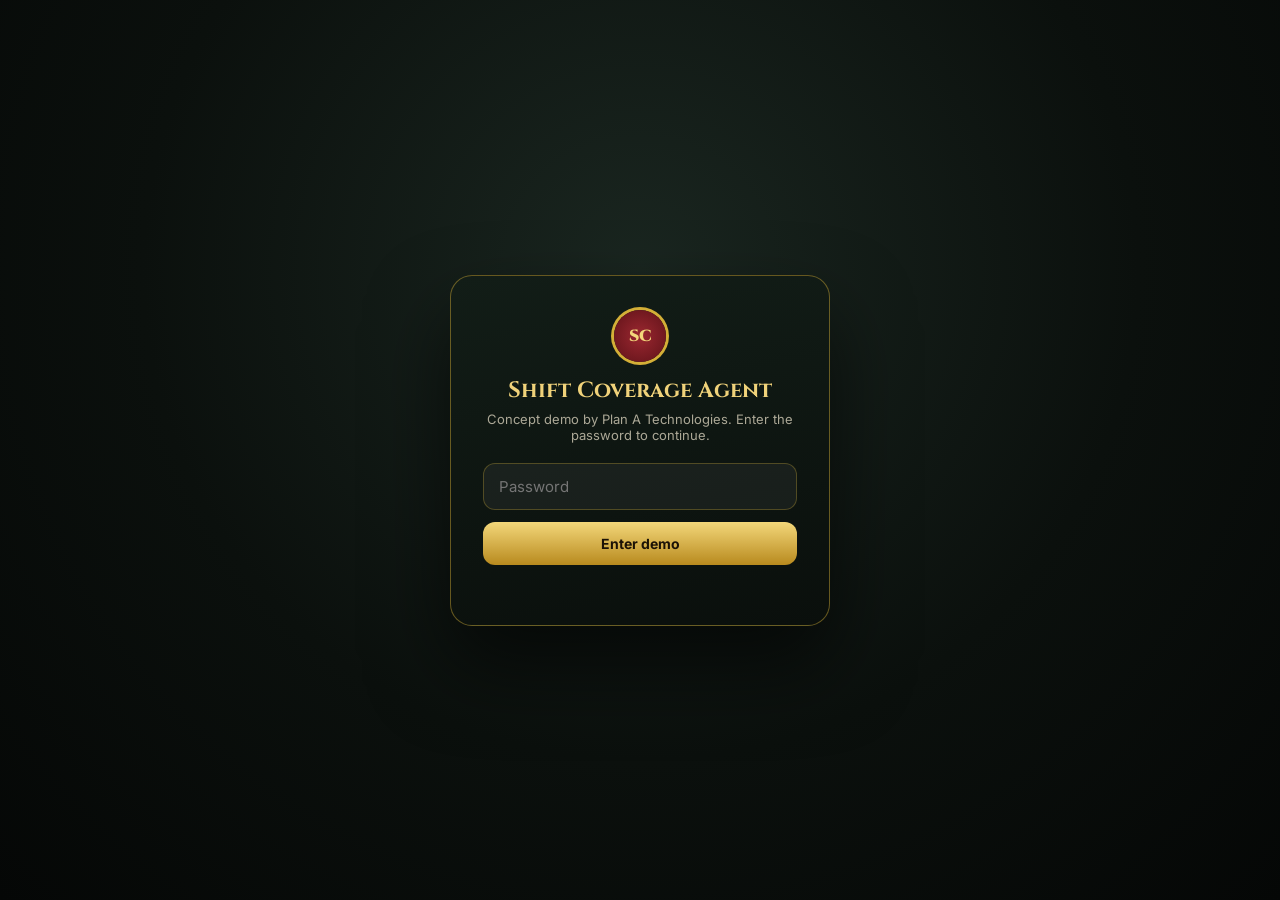
==== index.html @ adca8ed0 "Add files via upload" ====
<!DOCTYPE html>
<html lang="en">
<head>
<meta charset="utf-8">
<meta name="viewport" content="width=device-width, initial-scale=1">
<title>Shift Coverage Agent · Concept</title>
<link rel="preconnect" href="https://fonts.googleapis.com">
<link href="https://fonts.googleapis.com/css2?family=Cinzel:wght@500;700;900&family=Inter:wght@400;500;600;700;800&family=Plus+Jakarta+Sans:wght@400;500;600;700;800&family=JetBrains+Mono:wght@500;700&display=swap" rel="stylesheet">
<style>
*{box-sizing:border-box;margin:0;padding:0}
html,body{width:100%;height:100%;overflow:hidden}
body{font-family:Inter,system-ui,sans-serif;transition:background .8s}
button{font:inherit;cursor:pointer;border:0;background:none;color:inherit}
input{font:inherit}
#app{position:absolute;left:50%;top:50%;width:1600px;height:900px;transform:translate(-50%,-50%) scale(var(--s,1));transform-origin:center}
.mono{font-family:'JetBrains Mono',monospace}
svg{display:block}

/* ---------- shared top bar ---------- */
.topbar{position:absolute;left:0;right:0;top:0;height:72px;display:flex;align-items:center;padding:0 36px;gap:18px;z-index:50}
.brand{display:flex;align-items:center;gap:12px}
.brand .mark{width:40px;height:40px;border-radius:50%;display:grid;place-items:center}
.brand b{font-size:17px;letter-spacing:.2px}
.brand small{display:block;font-size:11.5px;opacity:.65;margin-top:2px}
.spacer{flex:1}
.themeSwitch{display:flex;padding:4px;border-radius:999px;gap:2px;position:relative}
.themeSwitch button{padding:8px 16px;border-radius:999px;font-size:13px;font-weight:600;position:relative;z-index:1;transition:color .4s}
.themeSwitch .knob{position:absolute;top:4px;bottom:4px;border-radius:999px;transition:all .5s cubic-bezier(.6,0,.2,1)}
.ghostBtn{font-size:12.5px;font-weight:600;padding:8px 14px;border-radius:999px}
.who{display:flex;align-items:center;gap:10px;font-size:13px}
.who .av{width:36px;height:36px;border-radius:50%;display:grid;place-items:center;font-weight:700;font-size:13px}
.who small{display:block;font-size:11px;opacity:.6}

/* ---------- stage & panels ---------- */
#stage{position:absolute;inset:0}
.panel{position:absolute;will-change:transform}
.panel .inner{position:absolute;inset:0;overflow:hidden}
.panel .cover{position:absolute;inset:0;display:none;z-index:20;cursor:pointer}
.panel.off .cover{display:block}
.panel.off .inner{pointer-events:none}
.ph{display:flex;align-items:flex-end;justify-content:space-between;gap:20px;padding:26px 30px 0}
.ph h2{font-size:26px;line-height:1.1}
.ph p{font-size:13px;opacity:.65;margin-top:6px}
.pill{display:inline-flex;align-items:center;gap:6px;font-size:11.5px;font-weight:600;padding:4px 10px;border-radius:999px;white-space:nowrap}
.seg{display:flex;gap:6px;flex-wrap:wrap}
.seg button{font-size:12.5px;font-weight:600;padding:7px 13px;border-radius:999px;transition:all .25s}

/* ---------- chat (shared skeleton) ---------- */
.chatWrap{position:absolute;left:30px;top:96px;bottom:28px;width:650px;display:flex;flex-direction:column;border-radius:20px;overflow:hidden}
.chatLog{flex:1;overflow-y:auto;padding:20px 22px 10px;display:flex;flex-direction:column;gap:14px;scroll-behavior:smooth}
.chatLog::-webkit-scrollbar{width:6px}.chatLog::-webkit-scrollbar-thumb{border-radius:9px}
.msg{max-width:92%;font-size:14px;line-height:1.5}
.msg.me{align-self:flex-end;padding:10px 14px;border-radius:16px 16px 4px 16px}
.msg.ai{align-self:flex-start;display:flex;gap:10px}
.msg.ai .bubble{padding:12px 15px;border-radius:4px 16px 16px 16px}
.msg.ai .who2{font-size:11px;font-weight:700;letter-spacing:.4px;text-transform:uppercase;opacity:.7;margin-bottom:4px}
.aiAv{flex:0 0 32px;height:32px;border-radius:50%;display:grid;place-items:center;font-weight:800;font-size:13px}
.typing span{display:inline-block;width:6px;height:6px;border-radius:50%;margin:0 2px;animation:blink 1s infinite}
.typing span:nth-child(2){animation-delay:.15s}.typing span:nth-child(3){animation-delay:.3s}
@keyframes blink{0%,100%{opacity:.25;transform:translateY(0)}50%{opacity:1;transform:translateY(-3px)}}
.starters{display:flex;flex-wrap:wrap;gap:8px;margin-top:10px}
.starters button,.actBtn{font-size:13px;font-weight:600;padding:9px 14px;border-radius:12px;transition:transform .15s,box-shadow .2s}
.starters button:hover,.actBtn:hover{transform:translateY(-1px)}
.actBtn.primary{padding:10px 18px}
.actRow{display:flex;gap:8px;flex-wrap:wrap;margin-top:12px;align-items:center}
.composer{display:flex;gap:10px;padding:12px 14px;align-items:center}
.composer input{flex:1;border:0;outline:0;padding:12px 14px;border-radius:12px;font-size:14px}
.composer button{width:42px;height:42px;border-radius:12px;display:grid;place-items:center}
.reqCard{margin-top:10px;border-radius:14px;padding:14px 16px}
.reqCard .row{display:grid;grid-template-columns:1fr 1fr;gap:10px 18px;margin-top:10px}
.reqCard .k{font-size:10.5px;text-transform:uppercase;letter-spacing:.6px;opacity:.6}
.reqCard .v{font-size:13.5px;font-weight:600;margin-top:2px}
.toggles{display:flex;flex-direction:column;gap:8px;margin-top:10px}
.tog{display:flex;align-items:center;gap:12px;padding:10px 12px;border-radius:12px;cursor:pointer;text-align:left;transition:all .2s}
.tog .sw{flex:0 0 36px;height:20px;border-radius:999px;position:relative;transition:background .25s}
.tog .sw::after{content:'';position:absolute;top:3px;left:3px;width:14px;height:14px;border-radius:50%;background:#fff;transition:left .25s}
.tog.on .sw::after{left:19px}
.tog b{font-size:13px;display:block}.tog small{font-size:11.5px;opacity:.65}
.elig{display:grid;grid-template-columns:repeat(4,1fr);gap:8px;margin-top:10px;perspective:800px}
.ecard{height:74px;position:relative;transform-style:preserve-3d;transition:transform .6s cubic-bezier(.3,.7,.3,1.2)}
.ecard.rev{transform:rotateY(180deg)}
.ecard>div{position:absolute;inset:0;backface-visibility:hidden;border-radius:10px;padding:8px 9px;font-size:11.5px;overflow:hidden}
.ecard .back{transform:rotateY(180deg)}
.ecard .nm{font-weight:700;font-size:12.5px}
.ecard .rs{opacity:.75;margin-top:3px;line-height:1.3}
.ecard .tick{position:absolute;right:7px;top:7px;width:18px;height:18px;border-radius:50%;display:grid;place-items:center;font-size:11px;font-weight:800}
.offers{margin-top:10px;display:flex;flex-direction:column;gap:6px}
.offer{display:flex;align-items:center;gap:10px;padding:8px 10px;border-radius:10px;font-size:13px}
.offer .nm{flex:1;font-weight:600}
.offer .sub{font-size:11.5px;opacity:.6;font-weight:500}
.offer input{width:16px;height:16px;accent-color:var(--acc)}
.sending{position:relative;overflow:hidden}
.sending::after{content:'';position:absolute;inset:0;background:linear-gradient(90deg,transparent,rgba(255,255,255,.18),transparent);animation:shim 1.1s infinite}
@keyframes shim{from{transform:translateX(-100%)}to{transform:translateX(100%)}}
.warn{font-size:12px;margin-top:8px;font-weight:600}

/* context rail */
.rail{position:absolute;right:30px;top:96px;bottom:28px;width:calc(100% - 650px - 90px);display:flex;flex-direction:column;gap:14px}
.rcard{border-radius:18px;padding:18px 20px}
.rcard h4{font-size:11px;letter-spacing:.8px;text-transform:uppercase;opacity:.65;margin-bottom:10px}
.stepper{display:flex;align-items:center;gap:0;margin-top:4px}
.stepper .st{display:flex;flex-direction:column;align-items:center;gap:6px;flex:1;position:relative;font-size:10.5px;font-weight:600;text-align:center}
.stepper .dot{width:26px;height:26px;border-radius:50%;display:grid;place-items:center;font-size:11px;font-weight:800;position:relative;z-index:1;transition:all .4s}
.stepper .st:not(:last-child)::after{content:'';position:absolute;top:13px;left:calc(50% + 13px);right:calc(-50% + 13px);height:2px;transition:background .4s}
.seats{display:flex;gap:14px;margin-top:6px}
.seat{flex:1;height:84px;border-radius:14px;display:flex;flex-direction:column;align-items:center;justify-content:center;gap:6px;font-size:12px;font-weight:600;transition:all .5s}
.statusBig{font-size:20px;font-weight:800;margin-top:4px}

/* toast */
.toast{position:absolute;left:50%;top:84px;transform:translateX(-50%) translateY(-20px);opacity:0;padding:10px 18px;border-radius:999px;font-size:13px;font-weight:600;z-index:80;transition:all .4s;pointer-events:none}
.toast.show{opacity:1;transform:translateX(-50%) translateY(0)}

/* =====================================================================
   CASINO
   ===================================================================== */
body.casino{background:radial-gradient(ellipse at 50% 30%,#1a2620 0%,#0b100d 55%,#050706 100%);color:#efe6cf}
.casino .topbar{background:linear-gradient(180deg,rgba(0,0,0,.55),transparent)}
.casino .brand .mark{background:conic-gradient(#d4af37 0 15deg,#7a1d22 15deg 45deg,#d4af37 45deg 60deg,#7a1d22 60deg 90deg,#d4af37 90deg 105deg,#7a1d22 105deg 135deg,#d4af37 135deg 150deg,#7a1d22 150deg 180deg,#d4af37 180deg 195deg,#7a1d22 195deg 225deg,#d4af37 225deg 240deg,#7a1d22 240deg 270deg,#d4af37 270deg 285deg,#7a1d22 285deg 315deg,#d4af37 315deg 330deg,#7a1d22 330deg);box-shadow:0 0 0 2px #2a1a08,0 4px 14px rgba(212,175,55,.35)}
.casino .brand .mark i{width:26px;height:26px;border-radius:50%;background:radial-gradient(#9b2730,#5e1218);display:grid;place-items:center;font-style:normal;font-family:Cinzel;font-weight:900;font-size:13px;color:#f3d77a;border:1px dashed rgba(243,215,122,.6)}
.casino .brand b{font-family:Cinzel;font-weight:700;color:#f0d27a;letter-spacing:1px}
.casino .themeSwitch{background:rgba(0,0,0,.45);border:1px solid rgba(212,175,55,.35)}
.casino .themeSwitch .knob{background:linear-gradient(180deg,#f3d77a,#b88a1e)}
.casino .themeSwitch button.on{color:#1b1206}
.casino .ghostBtn{border:1px solid rgba(212,175,55,.35);color:#e7cf87}
.casino .who .av{background:linear-gradient(#f3d77a,#b88a1e);color:#1b1206}

.casino #stage{perspective:1500px;perspective-origin:50% 18%}
.felt{position:absolute;left:-600px;right:-600px;top:600px;height:1100px;transform-origin:50% 0;transform:rotateX(66deg);
  background:radial-gradient(ellipse 60% 55% at 50% 0%,#1f7a4c 0%,#155c38 40%,#0c3b23 70%,#06200f 100%);
  border-top:10px solid #3a2410;box-shadow:inset 0 30px 60px rgba(0,0,0,.45)}
.felt::before{content:'';position:absolute;inset:0;background-image:radial-gradient(rgba(255,255,255,.035) 1px,transparent 1px);background-size:5px 5px}
.felt .rim{position:absolute;left:0;right:0;top:-10px;height:10px;background:linear-gradient(#d4af37,#7a5a12)}
.felt .print{position:absolute;left:50%;top:380px;transform:translateX(-50%);font-family:Cinzel;font-weight:700;font-size:58px;letter-spacing:10px;color:rgba(240,210,122,.32);white-space:nowrap;text-align:center}
.felt .print small{display:block;font-size:34px;letter-spacing:8px;margin-top:20px;color:rgba(240,210,122,.22)}
.felt .arc{position:absolute;left:50%;top:-520px;width:2400px;height:1400px;transform:translateX(-50%);border-radius:50%;border:4px solid rgba(240,210,122,.28)}
.casino .panel{width:1120px;height:590px;left:240px;top:74px;transition:transform 1s cubic-bezier(.5,0,.25,1.18),filter 1s, opacity 1s}
.casino .panel.rising{transition:transform .95s cubic-bezier(.2,.85,.25,1.06),filter .8s}
.casino .panel .inner{border-radius:26px;background:linear-gradient(170deg,#121d17 0%,#0b130f 60%,#0a0f0c 100%);border:1px solid rgba(212,175,55,.45);
  box-shadow:0 0 0 6px rgba(10,14,12,.6),0 0 0 7px rgba(212,175,55,.18),0 50px 90px rgba(0,0,0,.65),inset 0 1px 0 rgba(255,255,255,.06)}
.casino .panel.on .inner{animation:bob 7s ease-in-out infinite}
@keyframes bob{0%,100%{transform:translateY(0)}50%{transform:translateY(-6px)}}
.casino .panel .cover{border-radius:26px;background:radial-gradient(ellipse at center,rgba(8,30,18,.35),rgba(4,16,9,.75));display:none;place-items:center}
.casino .panel.off .cover{display:grid}
.casino .panel .cover span{font-family:Cinzel;font-weight:900;font-size:150px;color:#f3d77a;letter-spacing:6px;text-shadow:0 6px 0 #6b4c0b,0 0 60px rgba(243,215,122,.4);text-align:center;line-height:1}
.casino .panel .cover em{display:block;font-style:normal;font-size:64px;margin-bottom:24px}
.casino .spot{position:absolute;width:1120px;height:590px;left:240px;top:74px;border-radius:40px;border:14px dashed rgba(240,210,122,.35);transition:opacity .6s;pointer-events:none}
.casino .spot b{position:absolute;left:0;right:0;bottom:-190px;text-align:center;font-family:Cinzel;font-size:90px;color:rgba(240,210,122,.35);letter-spacing:6px}
.casino .ph h2{font-family:Cinzel;font-weight:700;font-size:28px;background:linear-gradient(180deg,#fbe7a1,#c99a2e);-webkit-background-clip:text;background-clip:text;color:transparent;letter-spacing:.5px}
.casino .ph p{color:#cbbf9f}
.casino .pill.gold{background:rgba(212,175,55,.14);color:#f0d27a;border:1px solid rgba(212,175,55,.35)}
.casino .pill.red{background:rgba(220,60,60,.16);color:#ff8d8d;border:1px solid rgba(220,60,60,.4)}
.casino .pill.green{background:rgba(60,200,120,.14);color:#7fe3a8;border:1px solid rgba(60,200,120,.35)}
.casino .pill.dim{background:rgba(255,255,255,.06);color:#bfb39a;border:1px solid rgba(255,255,255,.12)}
.casino .seg button{background:rgba(255,255,255,.05);border:1px solid rgba(212,175,55,.22);color:#d8c99f}
.casino .seg button.on{background:linear-gradient(180deg,#f3d77a,#b88a1e);color:#1b1206;border-color:transparent;box-shadow:0 4px 14px rgba(212,175,55,.3)}

/* chip tray nav */
.tray{position:absolute;left:50%;bottom:16px;transform:translateX(-50%);display:flex;gap:22px;z-index:40;padding:10px 26px 12px;border-radius:999px;background:linear-gradient(180deg,rgba(40,24,8,.92),rgba(18,10,3,.92));border:1px solid rgba(212,175,55,.45);box-shadow:0 10px 30px rgba(0,0,0,.6),inset 0 1px 0 rgba(255,255,255,.08)}
.chipBtn{display:flex;flex-direction:column;align-items:center;gap:4px;transition:transform .35s cubic-bezier(.3,1.6,.5,1)}
.chip{--c:#c62f3a;width:46px;height:46px;border-radius:50%;position:relative;display:grid;place-items:center;
  background:repeating-conic-gradient(var(--c) 0 22.5deg,#f6efe0 22.5deg 30deg,var(--c) 30deg 45deg);box-shadow:0 3px 0 rgba(0,0,0,.45),0 6px 12px rgba(0,0,0,.5)}
.chip::before{content:'';position:absolute;inset:7px;border-radius:50%;background:radial-gradient(circle at 40% 35%,color-mix(in srgb,var(--c) 75%,#fff),var(--c));border:1.5px dashed rgba(255,255,255,.55)}
.chip svg{position:relative;z-index:1;width:18px;height:18px;color:#fff}
.chipBtn span{font-size:10.5px;font-weight:700;letter-spacing:.8px;text-transform:uppercase;color:#cdb879}
.chipBtn.on{transform:translateY(-14px)}
.chipBtn.on .chip{box-shadow:0 0 0 3px #f3d77a,0 0 26px rgba(243,215,122,.7),0 10px 18px rgba(0,0,0,.6)}
.chipBtn.on span{color:#fbe7a1}
.chipBtn:hover:not(.on){transform:translateY(-5px)}

/* casino chat skin */
.casino .chatWrap{background:rgba(0,0,0,.28);border:1px solid rgba(212,175,55,.2)}
.casino .chatLog::-webkit-scrollbar-thumb{background:rgba(212,175,55,.3)}
.casino .msg.me{background:linear-gradient(180deg,#f3d77a,#c49a2a);color:#1b1206;font-weight:500}
.casino .msg.ai .bubble{background:rgba(255,255,255,.05);border:1px solid rgba(212,175,55,.2)}
.casino .msg.ai{animation:deal .55s cubic-bezier(.2,.9,.3,1.15) both}
@keyframes deal{from{opacity:0;transform:translate(60px,-30px) rotate(6deg)}to{opacity:1;transform:none}}
.casino .msg.me{animation:pop .35s ease both}
@keyframes pop{from{opacity:0;transform:scale(.9)}to{opacity:1;transform:none}}
.casino .aiAv{background:linear-gradient(#f6efe0,#d9cdb2);color:#7a1d22;font-family:Cinzel;box-shadow:0 0 0 2px #d4af37}
.casino .typing span{background:#d4af37}
.casino .starters button,.casino .actBtn{background:rgba(255,255,255,.05);border:1px solid rgba(212,175,55,.35);color:#f0d27a}
.casino .actBtn.primary{background:linear-gradient(180deg,#f3d77a,#b88a1e);color:#1b1206;border:0;box-shadow:0 6px 18px rgba(212,175,55,.3)}
.casino .composer{border-top:1px solid rgba(212,175,55,.18);background:rgba(0,0,0,.25)}
.casino .composer input{background:rgba(255,255,255,.05);color:#efe6cf;border:1px solid rgba(212,175,55,.2)}
.casino .composer button{background:linear-gradient(180deg,#f3d77a,#b88a1e);color:#1b1206}
.casino .reqCard{background:linear-gradient(160deg,#1d5d3a,#0f3a23);border:1px solid rgba(212,175,55,.45);box-shadow:inset 0 0 40px rgba(0,0,0,.35)}
.casino .tog{background:rgba(255,255,255,.04);border:1px solid rgba(212,175,55,.18)}
.casino .tog .sw{background:rgba(255,255,255,.15)}
.casino .tog.on{border-color:rgba(212,175,55,.6);background:rgba(212,175,55,.08)}
.casino .tog.on .sw{background:#c99a2e}
.casino .ecard .front{background:repeating-linear-gradient(45deg,#7a1d22 0 6px,#5e1218 6px 12px);border:2px solid #f6efe0;box-shadow:0 4px 10px rgba(0,0,0,.4)}
.casino .ecard .front::after{content:'♦';position:absolute;inset:0;display:grid;place-items:center;color:#f3d77a;font-size:24px}
.casino .ecard .back{background:#f6efe0;color:#1b1206}
.casino .ecard .back.no{background:#3a3330;color:#c9bfae}
.casino .ecard .tick.y{background:#1f8a52;color:#fff}.casino .ecard .tick.n{background:#7a1d22;color:#fff}
.casino .offer{background:rgba(255,255,255,.04);border:1px solid rgba(212,175,55,.15)}
.casino .warn{color:#ff8d8d}
.casino .rcard{background:rgba(0,0,0,.28);border:1px solid rgba(212,175,55,.2)}
.casino .rcard h4{color:#d4af37}
.casino .stepper .dot{background:#1d241f;border:2px solid #4a4433;color:#8d846c}
.casino .stepper .st.done .dot{background:radial-gradient(#d24350,#8a1d26);border-color:#f3d77a;color:#fff}
.casino .stepper .st.cur .dot{background:linear-gradient(#f3d77a,#b88a1e);border-color:#fff3c4;color:#1b1206;box-shadow:0 0 18px rgba(243,215,122,.7)}
.casino .stepper .st:not(:last-child)::after{background:#3a3528}
.casino .stepper .st.done:not(:last-child)::after{background:#d4af37}
.casino .stepper .st{color:#a99d80}
.casino .seat{background:radial-gradient(ellipse at center,#1a6a42,#0d3d25);border:2px dashed rgba(240,210,122,.45);color:#cdb879}
.casino .seat.fill{border-style:solid;border-color:#f3d77a;box-shadow:0 0 22px rgba(243,215,122,.35)}
.casino .toast{background:linear-gradient(180deg,#f3d77a,#b88a1e);color:#1b1206;box-shadow:0 10px 30px rgba(0,0,0,.5)}

/* casino floor */
.floorSvg .tbl{cursor:pointer;transition:filter .2s}
.floorSvg .tbl:hover{filter:brightness(1.25)}
.floorSvg .open circle.pulse{animation:pulseR 1.4s ease-out infinite;transform-box:fill-box;transform-origin:center}
@keyframes pulseR{0%{transform:scale(.6);opacity:.9}100%{transform:scale(2.2);opacity:0}}
.floorSvg .newd{animation:glowIn 1.6s ease both}
@keyframes glowIn{0%{opacity:0;transform:translateY(-30px)}60%{opacity:1}100%{opacity:1;transform:none}}
.detailCard{position:absolute;right:30px;top:104px;width:330px;bottom:30px;border-radius:20px;padding:20px}
.casino .detailCard{background:rgba(0,0,0,.3);border:1px solid rgba(212,175,55,.22)}
.dl{display:grid;grid-template-columns:1fr 1fr;gap:12px;margin-top:14px}
.dl div{font-size:11px;text-transform:uppercase;letter-spacing:.6px;opacity:.6}
.dl b{display:block;font-size:14px;text-transform:none;letter-spacing:0;opacity:1;margin-top:3px;font-weight:600}

/* wheel + chip stacks */
.wheelBall{transition:transform 1.2s cubic-bezier(.3,1.4,.5,1)}
.gapArc{animation:gapPulse 1.3s ease-in-out infinite}
@keyframes gapPulse{0%,100%{opacity:1}50%{opacity:.35}}
.stacks{position:absolute;left:500px;right:30px;top:150px;bottom:30px;border-radius:20px;padding:18px 18px 12px}
.casino .stacks{background:radial-gradient(ellipse at 50% 100%,#1b6a43,#0c3a23);border:1px solid rgba(212,175,55,.35);box-shadow:inset 0 0 50px rgba(0,0,0,.45)}
.stackCols{position:absolute;left:18px;right:18px;bottom:44px;top:56px;display:flex;align-items:flex-end;justify-content:space-between}
.scol{display:flex;flex-direction:column-reverse;align-items:center;width:44px;position:relative}
.cchip{width:40px;height:13px;border-radius:50%;margin-top:-7px;position:relative;
  background:var(--c);border:1.5px solid rgba(0,0,0,.35);box-shadow:inset 0 -3px 0 rgba(0,0,0,.25),inset 0 2px 0 rgba(255,255,255,.35);
  background-image:repeating-linear-gradient(90deg,transparent 0 6px,rgba(255,255,255,.75) 6px 9px);animation:chipDrop .5s cubic-bezier(.3,1.5,.5,1) both}
.cchip.ghost{background:transparent;border:1.5px dashed #ff7a7a;box-shadow:none;animation:chipDrop .5s both,gapPulse 1.3s infinite}
@keyframes chipDrop{from{transform:translateY(-60px);opacity:0}to{transform:none;opacity:1}}
.scol label{position:absolute;bottom:-26px;font-size:10.5px;color:#cdb879;white-space:nowrap}
.scol .tot{font-size:10.5px;font-weight:700;color:#f0d27a;margin-bottom:8px}
.dayChips{display:flex;gap:10px}
.dchip{display:flex;flex-direction:column;align-items:center;gap:4px;font-size:11px;font-weight:700;color:#cdb879;transition:transform .3s cubic-bezier(.3,1.6,.5,1)}
.dchip .chip{width:44px;height:44px}
.dchip .chip b{position:relative;z-index:1;font-size:11px;color:#fff;font-weight:800;text-shadow:0 1px 2px rgba(0,0,0,.6)}
.dchip.on{transform:translateY(-6px)}
.dchip.on .chip{box-shadow:0 0 0 3px #f3d77a,0 0 18px rgba(243,215,122,.6)}

/* playing cards */
.fan{position:absolute;left:0;right:0;bottom:120px;height:300px}
.pcard{position:absolute;left:50%;bottom:0;width:160px;height:228px;margin-left:-80px;transform-origin:50% 200%;transition:transform .5s cubic-bezier(.3,1.3,.5,1),opacity .4s,filter .4s;perspective:900px;cursor:pointer}
.pcard .flip{position:absolute;inset:0;transform-style:preserve-3d;transition:transform .7s cubic-bezier(.3,1.2,.5,1)}
.pcard.flipped .flip{transform:rotateY(180deg)}
.pcard .face{position:absolute;inset:0;border-radius:12px;backface-visibility:hidden;box-shadow:0 10px 24px rgba(0,0,0,.55);overflow:hidden}
.pcard .front{background:linear-gradient(170deg,#fffdf6,#f1e9d6);color:#1b1206;padding:10px}
.pcard .front.red{color:#b0202c}
.pcard .corner{position:absolute;font-family:Cinzel;font-weight:900;font-size:17px;line-height:.95;text-align:center}
.pcard .corner small{display:block;font-size:16px}
.pcard .corner.tl{left:9px;top:8px}.pcard .corner.br{right:9px;bottom:8px;transform:rotate(180deg)}
.pcard .mid{position:absolute;left:0;right:0;top:44px;text-align:center}
.pcard .mid .big{font-size:46px;line-height:1}
.pcard .mid b{display:block;font-size:13px;margin-top:4px;color:#1b1206}
.pcard .mid small{display:block;font-size:10.5px;color:#6b5a3a;margin-top:2px}
.pcard .hrs{position:absolute;left:14px;right:14px;bottom:30px;font-size:9.5px;color:#6b5a3a}
.pcard .hrs i{display:block;height:5px;border-radius:5px;background:#e3d7b8;margin-top:3px;overflow:hidden}
.pcard .hrs i u{display:block;height:100%;background:linear-gradient(90deg,#1f8a52,#d4af37);text-decoration:none}
.pcard .hrs i u.ot{background:linear-gradient(90deg,#d4af37,#c62f3a)}
.pcard .back{transform:rotateY(180deg);background:linear-gradient(160deg,#1d5d3a,#0c3a23);border:4px solid #f6efe0;color:#efe6cf;padding:12px;font-size:11px}
.pcard .back b{font-family:Cinzel;color:#f3d77a;font-size:13px}
.pcard .wk{display:flex;gap:3px;margin-top:8px}
.pcard .wk span{flex:1;text-align:center;font-size:9px;font-weight:700}
.pcard .wk span i{display:block;height:26px;border-radius:4px;margin-top:2px}
.pcard .stamp{position:absolute;right:-28px;top:16px;transform:rotate(35deg);background:#c62f3a;color:#fff;font-size:9.5px;font-weight:800;letter-spacing:1px;padding:3px 30px}
.pcard.dim{opacity:.18;filter:grayscale(1)}

/* slot machine */
.slot{position:absolute;left:30px;top:108px;width:600px;height:276px;border-radius:30px;padding:22px;
  background:linear-gradient(180deg,#7a1d22,#4a0d12);border:3px solid #d4af37;box-shadow:0 0 0 6px #2a1a08,0 20px 50px rgba(0,0,0,.6),inset 0 0 40px rgba(0,0,0,.5)}
.slot .lights{position:absolute;left:14px;right:14px;top:8px;display:flex;justify-content:space-between}
.slot .lights i{width:9px;height:9px;border-radius:50%;background:#f3d77a;box-shadow:0 0 8px #f3d77a;animation:bulb 1s infinite}
.slot .lights i:nth-child(2n){animation-delay:.5s}
@keyframes bulb{0%,100%{opacity:1}50%{opacity:.25}}
.reels{display:flex;gap:14px;margin-top:22px}
.reel{flex:1;height:150px;border-radius:14px;background:linear-gradient(180deg,#d9d0bc,#fffdf6 30%,#fffdf6 70%,#d9d0bc);overflow:hidden;position:relative;box-shadow:inset 0 8px 16px rgba(0,0,0,.35),inset 0 -8px 16px rgba(0,0,0,.35)}
.reel .strip{position:absolute;left:0;right:0;top:0;transition:transform 2.2s cubic-bezier(.15,.8,.25,1.04)}
.reel .strip div{height:150px;display:grid;place-items:center;font-family:Cinzel;font-weight:900;font-size:58px;color:#7a1d22}
.reelLbl{display:flex;gap:14px;margin-top:12px}
.reelLbl div{flex:1;text-align:center;font-size:11px;font-weight:700;letter-spacing:1px;text-transform:uppercase;color:#fbe7a1}
.lever{position:absolute;right:-46px;top:60px;width:20px;height:150px;border-radius:10px;background:linear-gradient(90deg,#999,#eee,#999);transform-origin:50% 100%;transition:transform .3s;cursor:pointer}
.lever::before{content:'';position:absolute;left:-12px;top:-28px;width:44px;height:44px;border-radius:50%;background:radial-gradient(circle at 35% 35%,#ff8d8d,#c62f3a 60%,#6b0f16)}
.lever.pull{transform:scaleY(-.6)}
.board{position:absolute;right:30px;top:108px;width:420px;bottom:26px;border-radius:20px;padding:20px}
.casino .board{background:rgba(0,0,0,.3);border:1px solid rgba(212,175,55,.22)}
.lead{display:flex;align-items:center;gap:12px;padding:9px 0;border-bottom:1px solid rgba(212,175,55,.12);font-size:13px}
.lead .rank{font-family:Cinzel;font-weight:900;width:22px;color:#f0d27a}
.lead .bar{flex:1;height:8px;border-radius:9px;background:rgba(255,255,255,.07);overflow:hidden}
.lead .bar u{display:block;height:100%;background:linear-gradient(90deg,#b88a1e,#f3d77a);text-decoration:none;transition:width 1.2s}
.weekChips{position:absolute;left:30px;width:600px;bottom:26px;height:150px;border-radius:20px;padding:14px 18px 30px;display:flex;align-items:flex-end;justify-content:space-between}
.casino .weekChips{background:radial-gradient(ellipse at 50% 100%,#1b6a43,#0c3a23);border:1px solid rgba(212,175,55,.35)}

/* chip rain */
.rain{position:absolute;inset:0;pointer-events:none;z-index:90;overflow:hidden}
.rain .chip{position:absolute;top:-60px;animation:fall linear forwards}
@keyframes fall{to{transform:translateY(1050px) rotate(720deg)}}
.marquee{position:absolute;left:50%;top:40%;transform:translate(-50%,-50%) scale(.4);opacity:0;font-family:Cinzel;font-weight:900;font-size:110px;color:#f3d77a;letter-spacing:8px;text-shadow:0 6px 0 #6b4c0b,0 0 50px rgba(243,215,122,.8);z-index:91;pointer-events:none;white-space:nowrap}
.marquee.go{animation:marq 2.4s cubic-bezier(.2,1.4,.4,1) forwards}
@keyframes marq{0%{opacity:0;transform:translate(-50%,-50%) scale(.4)}20%{opacity:1;transform:translate(-50%,-50%) scale(1)}80%{opacity:1}100%{opacity:0;transform:translate(-50%,-60%) scale(1.05)}}

/* =====================================================================
   HEALTHCARE
   ===================================================================== */
body.healthcare{background:radial-gradient(ellipse at 50% 40%,#ffffff 0%,#eef3f8 55%,#dfe8f1 100%);color:#0f2233;font-family:'Plus Jakarta Sans',Inter,sans-serif}
.healthcare #app::before{content:'';position:absolute;inset:0;background-image:linear-gradient(rgba(14,116,144,.05) 1px,transparent 1px),linear-gradient(90deg,rgba(14,116,144,.05) 1px,transparent 1px);background-size:40px 40px;mask-image:radial-gradient(ellipse at center,#000 30%,transparent 80%)}
.healthcare .brand .mark{background:linear-gradient(135deg,#0ea5a4,#2563eb);color:#fff;box-shadow:0 6px 16px rgba(37,99,235,.25)}
.healthcare .brand b{color:#0f2233}
.healthcare .themeSwitch{background:#fff;border:1px solid #d9e3ec;box-shadow:0 2px 6px rgba(15,34,51,.05)}
.healthcare .themeSwitch .knob{background:#0f2233}
.healthcare .themeSwitch button.on{color:#fff}
.healthcare .ghostBtn{border:1px solid #d9e3ec;background:#fff;color:#334a5e}
.healthcare .who .av{background:#e0f2f1;color:#0b7a78}
.hnav{position:absolute;left:50%;top:84px;transform:translateX(-50%);display:flex;gap:4px;padding:5px;border-radius:999px;background:rgba(255,255,255,.85);backdrop-filter:blur(10px);border:1px solid #d9e3ec;box-shadow:0 8px 24px rgba(15,34,51,.08);z-index:40}
.hnav button{display:flex;align-items:center;gap:8px;padding:10px 20px;border-radius:999px;font-size:13.5px;font-weight:600;color:#4b6175;position:relative;z-index:1;transition:color .35s}
.hnav button svg{width:16px;height:16px}
.hnav button.on{color:#fff}
.hnav .ind{position:absolute;top:5px;bottom:5px;border-radius:999px;background:linear-gradient(135deg,#0ea5a4,#2563eb);box-shadow:0 6px 16px rgba(37,99,235,.3);transition:all .6s cubic-bezier(.65,0,.35,1)}
.hnav .badge{min-width:18px;height:18px;border-radius:9px;background:#e5484d;color:#fff;font-size:10.5px;display:grid;place-items:center;padding:0 5px}
.healthcare #stage{perspective:1900px;perspective-origin:50% 45%}
.healthcare .panel{width:1100px;height:620px;left:250px;top:160px;transition:transform 1s cubic-bezier(.65,0,.35,1),opacity 1s,filter 1s;-webkit-box-reflect:below 14px linear-gradient(transparent 82%,rgba(255,255,255,.22))}
.healthcare .panel .inner{border-radius:24px;background:#fff;border:1px solid #dbe4ed;box-shadow:0 30px 70px rgba(15,34,51,.14),0 2px 0 rgba(255,255,255,.8) inset}
.healthcare .panel .cover{border-radius:24px;background:linear-gradient(135deg,rgba(255,255,255,.35),rgba(224,238,248,.55));backdrop-filter:blur(2px)}
.healthcare .panel .glare{position:absolute;inset:0;border-radius:24px;pointer-events:none;background:linear-gradient(115deg,rgba(255,255,255,0) 40%,rgba(255,255,255,.55) 50%,rgba(255,255,255,0) 60%);opacity:0;transition:opacity .8s;z-index:25}
.healthcare .panel.off .glare{opacity:.8}
.healthcare .ph h2{font-weight:800;letter-spacing:-.4px}
.healthcare .ph p{color:#4b6175;opacity:1}
.healthcare .pill.gold{background:#e6f6f5;color:#0b7a78}
.healthcare .pill.red{background:#fdecec;color:#c62f34}
.healthcare .pill.green{background:#e7f7ee;color:#18794e}
.healthcare .pill.dim{background:#eef2f6;color:#4b6175}
.healthcare .pill.blue{background:#e8efff;color:#2453c7}
.healthcare .seg button{background:#f3f6f9;color:#4b6175;border:1px solid #e1e8ef}
.healthcare .seg button.on{background:#0f2233;color:#fff;border-color:#0f2233}
.healthcare .chatWrap{background:#f7fafc;border:1px solid #e3eaf1}
.healthcare .chatLog::-webkit-scrollbar-thumb{background:#cdd8e3}
.healthcare .msg.me{background:#0f2233;color:#fff}
.healthcare .msg.ai .bubble{background:#fff;border:1px solid #e3eaf1;box-shadow:0 2px 8px rgba(15,34,51,.04)}
.healthcare .msg{animation:fup .45s ease both}
@keyframes fup{from{opacity:0;transform:translateY(10px)}to{opacity:1;transform:none}}
.healthcare .aiAv{background:linear-gradient(135deg,#0ea5a4,#2563eb);color:#fff}
.healthcare .typing span{background:#0ea5a4}
.healthcare .starters button,.healthcare .actBtn{background:#fff;border:1px solid #d6e0ea;color:#0f2233}
.healthcare .actBtn.primary{background:linear-gradient(135deg,#0ea5a4,#2563eb);color:#fff;border:0;box-shadow:0 6px 16px rgba(37,99,235,.25)}
.healthcare .composer{border-top:1px solid #e3eaf1;background:#fff}
.healthcare .composer input{background:#f3f6f9;border:1px solid #e1e8ef;color:#0f2233}
.healthcare .composer button{background:#0f2233;color:#fff}
.healthcare .reqCard{background:linear-gradient(180deg,#f2fbfb,#fff);border:1px solid #bfe6e4}
.healthcare .tog{background:#fff;border:1px solid #e1e8ef}
.healthcare .tog .sw{background:#cfd9e3}
.healthcare .tog.on{border-color:#7fd3cf;background:#f2fbfb}
.healthcare .tog.on .sw{background:#0ea5a4}
.healthcare .ecard .front{background:#eef3f8;border:1px dashed #c8d5e2}
.healthcare .ecard .front::after{content:'';position:absolute;left:50%;top:50%;width:18px;height:18px;margin:-9px;border-radius:50%;border:2px solid #0ea5a4;border-top-color:transparent;animation:spin .8s linear infinite}
@keyframes spin{to{transform:rotate(360deg)}}
.healthcare .ecard .back{background:#fff;border:1px solid #bfe6e4}
.healthcare .ecard .back.no{background:#fafbfc;border:1px solid #e9eef3;color:#7a8da0}
.healthcare .ecard .tick.y{background:#18a058;color:#fff}.healthcare .ecard .tick.n{background:#eef2f6;color:#a33}
.healthcare .offer{background:#fff;border:1px solid #e3eaf1}
.healthcare .warn{color:#c62f34}
.healthcare .rcard{background:#f7fafc;border:1px solid #e3eaf1}
.healthcare .rcard h4{color:#4b6175}
.healthcare .stepper .dot{background:#fff;border:2px solid #d6e0ea;color:#8aa0b4}
.healthcare .stepper .st.done .dot{background:#0ea5a4;border-color:#0ea5a4;color:#fff}
.healthcare .stepper .st.cur .dot{background:#2563eb;border-color:#2563eb;color:#fff;box-shadow:0 0 0 5px rgba(37,99,235,.15)}
.healthcare .stepper .st:not(:last-child)::after{background:#dfe7ef}
.healthcare .stepper .st.done:not(:last-child)::after{background:#0ea5a4}
.healthcare .stepper .st{color:#4b6175}
.healthcare .seat{background:#fff;border:2px dashed #f2a7a9;color:#c62f34}
.healthcare .seat.fill{border:2px solid #0ea5a4;color:#0b7a78;background:#f2fbfb}
.healthcare .toast{background:#0f2233;color:#fff;box-shadow:0 10px 30px rgba(15,34,51,.25)}
.healthcare .detailCard{background:#f7fafc;border:1px solid #e3eaf1}

/* building */
.bldg{position:absolute;left:0;top:118px;width:600px;height:470px}
.floorSlab{position:absolute;left:50px;width:250px;height:250px;transform-origin:50% 50%;cursor:pointer;transition:transform .5s cubic-bezier(.3,1.3,.5,1)}
.floorSlab .slab{position:absolute;inset:0;transform:rotateX(60deg) rotateZ(-45deg);border-radius:18px;transition:all .4s;
  box-shadow:0 1px 0 #fff inset;display:grid;grid-template-columns:repeat(6,1fr);gap:6px;padding:22px}
.floorSlab .slab i{border-radius:5px;transition:background .5s}
.floorSlab .lbl{position:absolute;left:262px;top:104px;white-space:nowrap;font-size:13px;font-weight:700;color:#0f2233;display:flex;align-items:flex-start;gap:8px;line-height:1.35}
.floorSlab .lbl small{display:block}
.floorSlab .lbl::before{content:'';width:30px;height:1.5px;background:#9fb2c4;margin-top:9px}
.floorSlab .lbl small{font-weight:600;color:#4b6175}
.floorSlab:hover{transform:translateX(8px)}
.floorSlab.sel{transform:translateX(-14px)}
.ratio{display:flex;align-items:center;gap:18px;margin-top:14px}
.bedGrid{display:grid;grid-template-columns:repeat(8,1fr);gap:6px;margin-top:10px}
.bedGrid i{height:22px;border-radius:6px}
.staffRow{display:flex;gap:6px;flex-wrap:wrap;margin-top:8px}
.sav{width:34px;height:34px;border-radius:50%;display:grid;place-items:center;font-size:11.5px;font-weight:700;background:#e8efff;color:#2453c7;border:2px solid #fff;box-shadow:0 1px 3px rgba(0,0,0,.08)}
.sav.open{background:#fff;border:2px dashed #e5484d;color:#e5484d;animation:gapPulse 1.3s infinite}
.sav.new{background:#0ea5a4;color:#fff;animation:glowIn 1s both}

/* pulse monitor */
.monitor{position:absolute;left:30px;right:30px;top:118px;height:240px;border-radius:18px;background:#0b1a24;overflow:hidden;box-shadow:inset 0 0 0 1px #16303f}
.monitor .grid{position:absolute;inset:0;background-image:linear-gradient(rgba(14,165,164,.10) 1px,transparent 1px),linear-gradient(90deg,rgba(14,165,164,.10) 1px,transparent 1px);background-size:20px 20px}
.monitor .sweep{position:absolute;top:0;bottom:0;width:70px;background:linear-gradient(90deg,rgba(11,26,36,0),#0b1a24 70%);animation:sweep 6s linear infinite}
@keyframes sweep{from{left:30px}to{left:100%}}
.monitor .readout{position:absolute;right:18px;top:14px;text-align:right;color:#5eead4;font-family:'JetBrains Mono',monospace}
.monitor .readout b{font-size:38px;display:block;line-height:1}
.monitor .readout small{font-size:10.5px;letter-spacing:1px;opacity:.8}
.monitor .tl{position:absolute;left:18px;top:14px;color:#5eead4;font-family:'JetBrains Mono',monospace;font-size:11px;letter-spacing:1px}
.heat{position:absolute;left:30px;right:30px;top:378px;bottom:20px}
.heat table{width:100%;border-collapse:separate;border-spacing:4px}
.heat td{height:36px;border-radius:7px;font-size:10.5px;font-weight:700;text-align:center;color:#fff;transition:background .6s}
.heat td.lab{background:none;color:#334a5e;text-align:left;width:120px;font-size:12px}
.heat th{font-size:10px;color:#7a8da0;font-weight:600}
.rings{display:flex;gap:10px}
.ringBtn{display:flex;flex-direction:column;align-items:center;gap:3px;font-size:11px;font-weight:700;color:#4b6175;padding:4px 6px;border-radius:12px;transition:background .25s}
.ringBtn.on{background:#e8f6f6;color:#0b7a78}

/* badges */
.badges{position:absolute;left:30px;right:30px;top:112px;bottom:22px;display:grid;grid-template-columns:repeat(5,1fr);gap:14px}
.idb{border-radius:18px;background:#fff;border:1px solid #e1e8ef;box-shadow:0 8px 20px rgba(15,34,51,.06);position:relative;overflow:hidden;padding:24px 14px 10px;text-align:center;transition:transform .3s,box-shadow .3s,opacity .3s;cursor:pointer}
.idb:hover{transform:translateY(-4px);box-shadow:0 14px 30px rgba(15,34,51,.12)}
.idb::before{content:'';position:absolute;left:0;right:0;top:0;height:46px;background:var(--hb,linear-gradient(135deg,#0ea5a4,#2563eb))}
.idb::after{content:'';position:absolute;left:50%;top:9px;width:40px;height:7px;margin-left:-20px;border-radius:5px;background:#fff;opacity:.9}
.idb .ph2{width:58px;height:58px;border-radius:50%;margin:0 auto;position:relative;z-index:1;background:#f3f6f9;border:3px solid #fff;display:grid;place-items:center;font-weight:800;color:#2453c7;box-shadow:0 4px 10px rgba(0,0,0,.08)}
.idb b{display:block;font-size:13.5px;margin-top:8px}
.idb small{display:block;font-size:11px;color:#4b6175}
.creds{display:flex;flex-wrap:wrap;justify-content:center;gap:4px;margin-top:8px}
.creds span{font-size:9.5px;font-weight:700;padding:2px 6px;border-radius:5px;background:#eef2f6;color:#334a5e}
.fat{margin-top:10px;text-align:left;font-size:10px;color:#4b6175}
.fat i{display:block;height:6px;border-radius:6px;background:#eef2f6;margin-top:3px;position:relative;overflow:visible}
.fat i u{display:block;height:100%;border-radius:6px;text-decoration:none}
.fat i em{position:absolute;right:0;top:-3px;width:2px;height:12px;background:#e5484d}
.avs{display:flex;gap:3px;margin-top:9px}
.avs span{flex:1;font-size:8.5px;font-weight:700;color:#7a8da0}
.avs span i{display:block;height:16px;border-radius:4px;margin-top:2px}
.idb.dim{opacity:.25}
.idb .tag{position:absolute;right:8px;top:54px;font-size:9px;font-weight:800;padding:2px 6px;border-radius:5px;background:#0ea5a4;color:#fff;z-index:2}

.kpis{position:absolute;left:30px;top:140px;right:30px;display:grid;grid-template-columns:repeat(3,1fr);gap:16px}
.kpi{border-radius:18px;background:#f7fafc;border:1px solid #e3eaf1;padding:18px;display:flex;align-items:center;gap:16px}
.kpi b{font-size:30px;font-weight:800;display:block;letter-spacing:-.5px}
.kpi small{font-size:12px;color:#4b6175}
.funnel{position:absolute;left:30px;top:300px;width:500px;bottom:30px;border-radius:18px;background:#f7fafc;border:1px solid #e3eaf1;padding:18px 20px}
.frow{display:flex;align-items:center;gap:12px;margin-top:14px;font-size:12.5px;font-weight:600}
.frow span{width:80px;color:#4b6175}
.frow i{display:block;height:30px;border-radius:8px;background:linear-gradient(90deg,#0ea5a4,#2563eb);transition:width 1.2s cubic-bezier(.3,1,.4,1);color:#fff;font-style:normal;font-size:12px;line-height:30px;padding-left:10px}
.trend{position:absolute;right:30px;top:300px;width:520px;bottom:30px;border-radius:18px;background:#f7fafc;border:1px solid #e3eaf1;padding:18px 20px}
.ring circle.v{transition:stroke-dashoffset 1.4s cubic-bezier(.3,1,.4,1)}
.ok{position:absolute;inset:0;z-index:90;pointer-events:none;display:grid;place-items:center}
.ok div{width:140px;height:140px;border-radius:50%;background:#0ea5a4;display:grid;place-items:center;color:#fff;animation:okp 1.8s ease forwards;box-shadow:0 0 0 0 rgba(14,165,164,.5)}
@keyframes okp{0%{transform:scale(.3);opacity:0;box-shadow:0 0 0 0 rgba(14,165,164,.5)}25%{transform:scale(1);opacity:1}60%{box-shadow:0 0 0 120px rgba(14,165,164,0)}100%{opacity:0;transform:scale(1)}}

.hint{position:absolute;left:36px;bottom:20px;font-size:11.5px;opacity:.55;z-index:40}

/* password gate */
#gate{position:fixed;inset:0;z-index:999;display:grid;place-items:center;font-family:Inter,system-ui,sans-serif}
#gate form{width:380px;padding:34px 32px;border-radius:22px;text-align:center}
#gate h1{font-size:22px;margin:14px 0 6px}
#gate p{font-size:13px;opacity:.7;margin-bottom:20px}
#gate input{width:100%;padding:13px 15px;border-radius:12px;font-size:15px;outline:0}
#gate button{width:100%;margin-top:12px;padding:13px;border-radius:12px;font-size:14px;font-weight:700}
#gate .err{font-size:12.5px;margin-top:10px;min-height:16px;color:#e5484d}
#gate .gm{width:52px;height:52px;border-radius:50%;margin:0 auto;display:grid;place-items:center;font-weight:900}
#gate.shake form{animation:shake .4s}
@keyframes shake{20%,60%{transform:translateX(-8px)}40%,80%{transform:translateX(8px)}}
body.casino #gate form{background:linear-gradient(170deg,#121d17,#0a0f0c);border:1px solid rgba(212,175,55,.45);color:#efe6cf;box-shadow:0 40px 80px rgba(0,0,0,.6)}
body.casino #gate h1{font-family:Cinzel;color:#f0d27a}
body.casino #gate input{background:rgba(255,255,255,.05);border:1px solid rgba(212,175,55,.3);color:#efe6cf}
body.casino #gate button{background:linear-gradient(180deg,#f3d77a,#b88a1e);color:#1b1206}
body.casino #gate .gm{background:radial-gradient(#9b2730,#5e1218);color:#f3d77a;font-family:Cinzel;box-shadow:0 0 0 3px #d4af37}
body.healthcare #gate form{background:#fff;border:1px solid #dbe4ed;color:#0f2233;box-shadow:0 30px 70px rgba(15,34,51,.14)}
body.healthcare #gate input{background:#f3f6f9;border:1px solid #e1e8ef;color:#0f2233}
body.healthcare #gate button{background:linear-gradient(135deg,#0ea5a4,#2563eb);color:#fff}
body.healthcare #gate .gm{background:linear-gradient(135deg,#0ea5a4,#2563eb);color:#fff}
</style>
</head>
<body class="casino">
<div id="app"></div>
<script>
/* =========================================================
   ICONS
   ========================================================= */
const I={
 chat:'<svg viewBox="0 0 24 24" fill="none" stroke="currentColor" stroke-width="2.2" stroke-linecap="round" stroke-linejoin="round"><path d="M21 15a2 2 0 0 1-2 2H7l-4 4V5a2 2 0 0 1 2-2h14a2 2 0 0 1 2 2z"/></svg>',
 grid:'<svg viewBox="0 0 24 24" fill="none" stroke="currentColor" stroke-width="2.2" stroke-linecap="round"><rect x="3" y="3" width="7" height="7" rx="1.5"/><rect x="14" y="3" width="7" height="7" rx="1.5"/><rect x="3" y="14" width="7" height="7" rx="1.5"/><rect x="14" y="14" width="7" height="7" rx="1.5"/></svg>',
 clock:'<svg viewBox="0 0 24 24" fill="none" stroke="currentColor" stroke-width="2.2" stroke-linecap="round"><circle cx="12" cy="12" r="9"/><path d="M12 7v5l3 2"/></svg>',
 users:'<svg viewBox="0 0 24 24" fill="none" stroke="currentColor" stroke-width="2.2" stroke-linecap="round"><circle cx="9" cy="8" r="3.5"/><path d="M2.5 20c.8-3.5 3.4-5 6.5-5s5.7 1.5 6.5 5"/><circle cx="17.5" cy="9" r="2.5"/><path d="M17 14.5c2.4.3 4 1.7 4.5 4.5"/></svg>',
 chart:'<svg viewBox="0 0 24 24" fill="none" stroke="currentColor" stroke-width="2.2" stroke-linecap="round"><path d="M4 20V10M10 20V4M16 20v-7M22 20H2"/></svg>',
 send:'<svg viewBox="0 0 24 24" width="18" height="18" fill="none" stroke="currentColor" stroke-width="2.4" stroke-linecap="round" stroke-linejoin="round"><path d="M5 12h14M13 6l6 6-6 6"/></svg>',
 check:'<svg viewBox="0 0 24 24" width="60" height="60" fill="none" stroke="currentColor" stroke-width="3" stroke-linecap="round" stroke-linejoin="round"><path d="M5 12.5l4.5 4.5L19 7"/></svg>',
 plus:'<svg viewBox="0 0 24 24" width="20" height="20" fill="none" stroke="currentColor" stroke-width="3" stroke-linecap="round"><path d="M12 5v14M5 12h14"/></svg>'
};

/* =========================================================
   DATA
   ========================================================= */
const DAYS=['Mon','Tue','Wed','Thu','Fri','Sat','Sun'], TODAY=1;
const T={
casino:{
  org:'Example Resort & Casino', product:'Shift Coverage', sub:'Table Games · Floor Edition',
  agent:'Ace', agentLong:'Ace · your floor agent', mgr:{n:'Maya Rivers',r:'Table Games Shift Manager',i:'MR'},
  peer:'Taylor Brooks, Casino Shift Manager',
  views:[{id:'assistant',l:'Ace',big:'ACE',sym:'A♠',ic:'chat',c:'#c62f3a'},{id:'floor',l:'The Floor',big:'THE FLOOR',sym:'♣',ic:'grid',c:'#1f8a52'},{id:'schedule',l:'The Wheel',big:'THE WHEEL',sym:'◎',ic:'clock',c:'#2b59c3'},{id:'team',l:'Dealers',big:'DEALERS',sym:'♥',ic:'users',c:'#7a3fc4'},{id:'insights',l:'The Count',big:'THE COUNT',sym:'♦',ic:'chart',c:'#1a1a1a'}],
  lanes:[{k:'Blackjack',s:'♠',c:'#2b59c3',max:8},{k:'Baccarat',s:'♥',c:'#d4a72c',max:5},{k:'Craps',s:'♣',c:'#1f8a52',max:3},{k:'Roulette',s:'♦',c:'#7a3fc4',max:3}],
  curve:[.9,.8,.6,.4,.25,.25,.25,.25,.3,.35,.45,.45,.5,.55,.6,.6,.65,.7,.8,.9,1,1,1,.95],
  dayF:[.7,.75,.8,.85,1,1,.85],
  gaps:[{main:1,day:1,lane:'Baccarat',hrs:[20,21,22,23,0,1,2,3],short:2},{day:5,lane:'Blackjack',hrs:[22,23],short:1},{day:2,lane:'Craps',hrs:[18,19],short:1}],
  gap:{title:'Baccarat dealers needed',role:'Baccarat Dealer',loc:'High Limit Salon',win:'Tonight · 8:00 PM – 4:00 AM',need:2,quals:['Baccarat certified','Midi & Mini'],incentive:'$75 shift bonus'},
  starters:['Cover tonight’s Baccarat gap','Who’s close to overtime?','Show me the floor'],
  toggles:[{k:'ot',t:'Allow overtime (up to 4 hrs)',s:'Adds dealers sitting at 36 to 40 hours',on:true},{k:'cross',t:'Pull cross-trained dealers',s:'Poker room staff certified on Baccarat',on:true},{k:'inc',t:'Add a $75 shift bonus',s:'Needs a second manager to approve',on:false}],
  roster:[
    {id:'rc',n:'Riley Chen',g:'Baccarat',role:'Dealer · Baccarat',h:30,max:40,tag:'base',ok:'Certified · 30 hrs · free tonight',resp:'accept',fit:96,wk:'AAOAABO'},
    {id:'mr',n:'Morgan Reyes',g:'Baccarat',role:'Dealer · Baccarat',h:24,max:40,tag:'base',ok:'Certified · 24 hrs · free tonight',resp:'accept',fit:93,wk:'OAAAOAA'},
    {id:'ph',n:'Parker Hale',g:'Baccarat',role:'Dealer · Baccarat',h:37,max:40,tag:'ot',ok:'Certified · 37 hrs · 4 hrs OT',resp:'decline',fit:84,wk:'AAAAAOO'},
    {id:'cn',n:'Casey Nguyen',g:'Baccarat',role:'Dealer · Baccarat',h:38,max:40,tag:'ot',ok:'Certified · 38 hrs · 6 hrs OT',resp:'accept',fit:80,wk:'AOAAABA'},
    {id:'ds',n:'Drew Singh',g:'Blackjack',role:'Poker room · Baccarat cert',h:28,max:40,tag:'cross',ok:'Cross-trained from poker room',resp:'pending',fit:78,wk:'OAABAAO'},
    {id:'jb',n:'Jordan Blake',g:'Baccarat',role:'Dealer · Baccarat',h:32,max:40,tag:'no',no:'Already on BAC-1 tonight',wk:'ABAAAOO'},
    {id:'lp',n:'Logan Price',g:'Baccarat',role:'Dealer · Baccarat',h:34,max:40,tag:'no',no:'Off at 6 AM · needs 10 hr rest',wk:'BAAOAAA'},
    {id:'qh',n:'Quinn Hart',g:'Baccarat',role:'Dealer · Baccarat',h:0,max:40,tag:'no',no:'On PTO this week',wk:'PPPPPPP'},
    {id:'jd',n:'Jane Doe',g:'Blackjack',role:'Dealer · Blackjack',h:36,max:40,tag:'no',no:'Not Baccarat certified',wk:'AAABAOO'},
    {id:'sp',n:'Sam Patel',g:'Blackjack',role:'Dealer · Blackjack',h:40,max:40,tag:'no',no:'Not Baccarat certified',wk:'BBAAOAA'},
    {id:'as',n:'Alex Smith',g:'Roulette',role:'Dealer · Roulette',h:22,max:40,tag:'no',no:'Roulette only',wk:'OAAOAAB'},
    {id:'ak',n:'Avery Kim',g:'Craps',role:'Dealer · Craps',h:31,max:40,tag:'no',no:'Craps only',wk:'AAOAAAB'}
  ]
},
healthcare:{
  org:'Example Hospital', product:'Shift Coverage', sub:'Nursing · Example Hospital',
  agent:'Iris', agentLong:'Iris · coverage agent', mgr:{n:'Maya Rivers',r:'Nurse Manager, ICU',i:'MR'},
  peer:'Taylor Brooks, House Supervisor',
  views:[{id:'assistant',l:'Assistant',ic:'chat'},{id:'floor',l:'Units',ic:'grid'},{id:'schedule',l:'Coverage',ic:'clock'},{id:'team',l:'Staff',ic:'users'},{id:'insights',l:'Insights',ic:'chart'}],
  lanes:[{k:'ICU 4 West',c:'#2563eb',max:6,flat:1},{k:'Med-Surg 5 North',c:'#0ea5a4',max:7},{k:'Step-Down 6 East',c:'#7c3aed',max:5},{k:'Emergency',c:'#f59e0b',max:9}],
  curve:[.85,.85,.85,.85,.85,.85,.85,1,1,1,1,1,1,1,1,1,1,1,1,.85,.85,.85,.85,.85],
  dayF:[1,1,1,1,1,.92,.92],
  gaps:[{main:1,day:1,lane:'ICU 4 West',hrs:[19,20,21,22,23,0,1,2,3,4,5,6],short:2},{day:3,lane:'Med-Surg 5 North',hrs:[15,16,17,18],short:1},{day:5,lane:'Emergency',hrs:[23,0,1,2],short:1}],
  gap:{title:'ICU night call-outs',role:'Registered Nurse',loc:'ICU 4 West',win:'Tonight · 7:00 PM – 7:00 AM',need:2,quals:['ICU competency','ACLS'],incentive:'$150 shift incentive'},
  starters:['Cover tonight’s ICU call-outs','Who’s near the fatigue limit?','Show unit staffing'],
  toggles:[{k:'ot',t:'Allow overtime within 60 hr limit',s:'Respects the fatigue policy and 10 hr rest',on:true},{k:'cross',t:'Include float pool & per diem',s:'ICU-competent float and per diem RNs',on:true},{k:'inc',t:'Offer a $150 shift incentive',s:'Needs a second manager to approve',on:false}],
  roster:[
    {id:'jd',n:'Jane Doe',g:'ICU',role:'RN · ICU 4 West',h:36,max:60,tag:'base',ok:'ICU · ACLS · 36 hrs',resp:'accept',fit:95,cred:['RN','ICU','ACLS','BLS'],wk:'AAOAABO'},
    {id:'ak',n:'Avery Kim',g:'ICU',role:'RN · ICU 4 West',h:24,max:60,tag:'base',ok:'ICU · ACLS · 24 hrs',resp:'accept',fit:93,cred:['RN','ICU','ACLS'],wk:'OAAAOAA'},
    {id:'rc',n:'Riley Chen',g:'Float',role:'RN · Float pool',h:40,max:60,tag:'cross',ok:'Float · ICU competent',resp:'decline',fit:86,cred:['RN','ICU','ACLS','CCRN'],wk:'AAAAAOO'},
    {id:'sp',n:'Sam Patel',g:'Float',role:'RN · Per diem',h:12,max:60,tag:'cross',ok:'Per diem · ICU competent',resp:'accept',fit:84,cred:['RN','ICU','ACLS'],wk:'AOAAABA'},
    {id:'cn',n:'Casey Nguyen',g:'ICU',role:'RN · ICU 4 West',h:46,max:60,tag:'ot',ok:'46 hrs · 58 after shift',resp:'pending',fit:76,cred:['RN','ICU','ACLS'],wk:'OAABAAO'},
    {id:'jb',n:'Jordan Blake',g:'ICU',role:'RN · ICU 4 West',h:36,max:60,tag:'no',no:'Already scheduled tonight',cred:['RN','ICU','ACLS'],wk:'ABAAAOO'},
    {id:'mr',n:'Morgan Reyes',g:'ICU',role:'RN · ICU 4 West',h:40,max:60,tag:'no',no:'Worked 7A to 7P today',cred:['RN','ICU','BLS'],wk:'BAAOAAA'},
    {id:'ds',n:'Drew Singh',g:'ICU',role:'RN · ICU 4 West',h:52,max:60,tag:'no',no:'Would pass 60 hr fatigue limit',cred:['RN','ICU','ACLS'],wk:'BBAAOAA'},
    {id:'ph',n:'Parker Hale',g:'Step-Down',role:'RN · Step-Down 6 East',h:28,max:60,tag:'no',no:'No ICU competency',cred:['RN','PCCN','BLS'],wk:'OAAOAAB'},
    {id:'qh',n:'Quinn Hart',g:'ICU',role:'RN · ICU 4 West',h:0,max:60,tag:'no',no:'On leave',cred:['RN','ICU'],wk:'PPPPPPP'}
  ]
}};
T.casino.tables=[
 {id:'BJ-1',g:'Blackjack',shape:'bj',x:140,y:150,d:'jd'},{id:'BJ-2',g:'Blackjack',shape:'bj',x:270,y:110,d:'sp'},{id:'BJ-3',g:'Blackjack',shape:'bj',x:400,y:150,d:'x1'},
 {id:'BJ-4',g:'Blackjack',shape:'bj',x:140,y:300,d:'x2',r:180},{id:'BJ-5',g:'Blackjack',shape:'bj',x:270,y:340,d:'x3',r:180},{id:'BJ-6',g:'Blackjack',shape:'bj',x:400,y:300,d:'x4',r:180},
 {id:'BAC-1',g:'Baccarat',shape:'bac',x:600,y:110,d:'jb'},{id:'BAC-2',g:'Baccarat',shape:'bac',x:740,y:110,d:null,gap:1,fill:'rc'},
 {id:'BAC-3',g:'Baccarat',shape:'bac',x:600,y:230,d:null,gap:1,fill:'mr'},{id:'BAC-4',g:'Baccarat',shape:'bac',x:740,y:230,d:'x5'},
 {id:'CR-1',g:'Craps',shape:'craps',x:610,y:390,d:'ak'},{id:'RL-1',g:'Roulette',shape:'roul',x:440,y:450,d:'as'},{id:'RL-2',g:'Roulette',shape:'roul',x:300,y:470,d:'x6'},{id:'CR-2',g:'Craps',shape:'craps',x:120,y:450,d:'x7'}
];
const extraNames={x1:'Kai Lowe',x2:'Rowan Ellis',x3:'Sky Morgan',x4:'Dana Fox',x5:'Ellis Park',x6:'Remy Vale',x7:'Noor Haddad'};
T.healthcare.units=[
 {k:'Step-Down 6 East',fl:6,beds:20,occ:17,rn:5,need:5,ratio:'1:4',target:'1:4'},
 {k:'Med-Surg 5 North',fl:5,beds:30,occ:27,rn:6,need:6,ratio:'1:5',target:'1:5'},
 {k:'ICU 4 West',fl:4,beds:12,occ:12,rn:4,need:6,ratio:'1:3',target:'1:2',gap:1},
 {k:'Emergency',fl:1,beds:28,occ:21,rn:9,need:9,ratio:'1:3',target:'1:3'}
];

/* =========================================================
   STATE
   ========================================================= */
const S={theme:'casino',view:0,day:TODAY,filled:false,selTable:'BAC-2',selUnit:'ICU 4 West',filter:'All',flip:{},req:null,flowBusy:false,opts:{}};
function cfg(){return T[S.theme]}
function resetReq(){S.req={status:'NONE',eligible:[],offers:{},assigned:[]};S.filled=false;S.opts={};cfg().toggles.forEach(t=>S.opts[t.k]=t.on)}
const sleep=ms=>new Promise(r=>setTimeout(r,ms));
const $=(s,r=document)=>r.querySelector(s), $$=(s,r=document)=>[...r.querySelectorAll(s)];
const ini=n=>n.split(' ').map(x=>x[0]).join('').slice(0,2);
function nameOf(id){const w=cfg().roster.find(r=>r.id===id);return w?w.n:(extraNames[id]||id)}

/* staffing data */
function laneData(day){
  const c=cfg();
  return c.lanes.map(L=>{
    const req=[],sch=[];
    for(let h=0;h<24;h++){
      let r=L.flat?L.max:Math.max(1,Math.round(L.max*c.curve[h]*c.dayF[day]));
      if(S.theme==='healthcare'&&!L.flat) r=Math.max(2,Math.round(L.max*c.curve[h]*c.dayF[day]));
      if(L.k==='Emergency'&&S.theme==='healthcare') r=Math.round(6+3*Math.sin((h-8)/24*Math.PI*2)*0.9+ (h>=10&&h<=22?1:0));
      let s=r;
      c.gaps.forEach(g=>{if(g.day===day&&g.lane===L.k&&g.hrs.includes(h)&&!(g.main&&S.filled)) s=r-g.short});
      req.push(r);sch.push(Math.max(0,s));
    }
    return {...L,req,sch};
  });
}
function blk(L,h){const r=Math.max(L.req[h],L.req[h+1]);const sh=Math.max(L.req[h]-L.sch[h],L.req[h+1]-L.sch[h+1]);return [r-sh,r]}
function dayPct(day){const d=laneData(day);let a=0,b=0;d.forEach(L=>L.req.forEach((r,h)=>{a+=Math.min(r,L.sch[h]);b+=r}));return Math.round(a/b*1000)/10}

/* =========================================================
   SHELL
   ========================================================= */
function fit(){const s=Math.min(innerWidth/1600,innerHeight/900);document.getElementById('app').style.setProperty('--s',s)}
addEventListener('resize',fit);

function mount(){
  const c=cfg();document.body.className=S.theme;
  const app=$('#app');
  app.innerHTML=`
  <div class="topbar">
    <div class="brand"><div class="mark">${S.theme==='casino'?'<i>SC</i>':I.plus}</div><div><b>${c.product}</b><small>${c.sub}</small></div></div>
    <div class="spacer"></div>
    <button class="ghostBtn" id="resetBtn">Reset demo</button>
    <div class="themeSwitch"><div class="knob"></div><button data-t="casino">Casino</button><button data-t="healthcare">Healthcare</button></div>
    <div class="who"><div class="av">${c.mgr.i}</div><div><b>${c.mgr.n}</b><small>${c.mgr.r}</small></div></div>
  </div>
  <div id="stage">${S.theme==='casino'?`<div class="felt"><div class="rim"></div><div class="arc"></div><div class="print">AGENT MUST STAFF EVERY TABLE<small>OVERTIME PAYS 3 TO 2 · NO TABLE LEFT OPEN</small></div></div>`:''}</div>
  ${S.theme==='casino'?`<div class="tray">${c.views.map((v,i)=>`<button class="chipBtn" data-v="${i}"><div class="chip" style="--c:${v.c}">${I[v.ic]}</div><span>${v.l}</span></button>`).join('')}</div>`
   :`<div class="hnav"><div class="ind"></div>${c.views.map((v,i)=>`<button data-v="${i}">${I[v.ic]}${v.l}${v.id==='floor'?'<span class="badge" id="unitBadge">1</span>':''}</button>`).join('')}</div>`}
  <div class="toast" id="toast"></div>
  <div class="hint">${S.theme==='casino'?'Click a card on the table, a chip, or use ← → to deal another view':'Use the nav, click a side window, or use ← → to rotate'}</div>`;
  const stage=$('#stage');
  c.views.forEach((v,i)=>{
    if(S.theme==='casino'){const sp=document.createElement('div');sp.className='spot';sp.dataset.i=i;sp.innerHTML='';stage.appendChild(sp)}
    const p=document.createElement('div');p.className='panel';p.dataset.i=i;
    p.innerHTML=`<div class="inner" id="v-${v.id}"></div><div class="cover" data-l="${v.l}">${S.theme==='casino'?`<span><em>${v.sym}</em>${v.big}</span>`:''}</div>${S.theme==='healthcare'?'<div class="glare"></div>':''}`;
    p.querySelector('.cover').onclick=()=>go(i);
    stage.appendChild(p);
  });
  $$('[data-v]').forEach(b=>b.onclick=()=>go(+b.dataset.v));
  $$('.themeSwitch button').forEach(b=>b.onclick=()=>switchTheme(b.dataset.t));
  $('#resetBtn').onclick=()=>{resetReq();renderAll();layout(true);toast('Demo reset')};
  renderAll();layout(true);
  requestAnimationFrame(()=>{const k=$('.themeSwitch .knob'),b=$(`.themeSwitch button[data-t="${S.theme}"]`);k.style.left=b.offsetLeft+'px';k.style.width=b.offsetWidth+'px';$$('.themeSwitch button').forEach(x=>x.classList.toggle('on',x===b))});
}
function switchTheme(t){if(t===S.theme)return;S.theme=t;S.view=0;S.flip={};S.filter='All';resetReq();try{history.replaceState(null,'','#'+t)}catch(e){};mount()}

const SLOTX=[-580,-290,0,290,580],SLOTY=372,SLOTR=64,SLOTS=.24;
function layout(instant){
  const c=cfg(),n=c.views.length;
  $$('.panel').forEach(p=>{
    const i=+p.dataset.i;
    if(instant) p.style.transition='none';
    if(S.theme==='casino'){
      const on=i===S.view;
      const slotX=SLOTX[i];
      p.classList.toggle('rising',on);
      p.style.transform=on?'translate3d(0,0,60px) rotateX(0deg) scale(1)':`translate3d(${slotX}px,${SLOTY}px,-60px) rotateX(${SLOTR}deg) scale(${SLOTS})`;
      p.style.zIndex=on?10:1;
      p.classList.toggle('on',on);p.classList.toggle('off',!on);
    }else{
      let o=((i-S.view)%n+n)%n; if(o>2)o-=n;
      const a=Math.abs(o),sg=Math.sign(o);
      const tx=[0,900,1440][a]*sg, tz=[0,-200,-420][a], ry=[0,40,58][a]*sg, sc=[1,.75,.6][a];
      p.style.transform=`translateX(${tx}px) translateZ(${tz}px) rotateY(${ry}deg) scale(${sc})`;
      p.style.opacity=[1,.82,.38][a];
      p.style.filter=a?`blur(${a===1?0.6:2.5}px) saturate(${a===1?.7:.4})`:'none';
      p.style.zIndex=10-a;
      p.classList.toggle('on',o===0);p.classList.toggle('off',o!==0);
    }
    if(instant){p.offsetHeight;p.style.transition=''}
  });
  if(S.theme==='casino'){
    $$('.spot').forEach(s=>{const i=+s.dataset.i;const slotX=SLOTX[i];s.style.transform=`translate3d(${slotX}px,${SLOTY}px,-61px) rotateX(${SLOTR}deg) scale(${SLOTS})`;s.style.opacity=i===S.view?1:0});
    $$('.chipBtn').forEach(b=>b.classList.toggle('on',+b.dataset.v===S.view));
  }else{
    const btns=$$('.hnav button'),b=btns[S.view],ind=$('.hnav .ind');
    btns.forEach((x,i)=>x.classList.toggle('on',i===S.view));
    if(b){ind.style.left=b.offsetLeft+'px';ind.style.width=b.offsetWidth+'px'}
  }
}
function go(i){
  const n=cfg().views.length;i=(i+n)%n;if(i===S.view)return;S.view=i;layout();
  const id=cfg().views[i].id;
  if(id==='insights')setTimeout(spinReels,500);
  if(id==='team'&&S.theme==='casino')setTimeout(()=>{$$('.pcard').forEach((c,k)=>{c.style.transitionDelay=(k*30)+'ms'});layoutFan()},50);
}
addEventListener('keydown',e=>{if(e.target.tagName==='INPUT')return;if(e.key==='ArrowRight')go(S.view+1);if(e.key==='ArrowLeft')go(S.view-1)});
function toast(t){const el=$('#toast');el.textContent=t;el.classList.add('show');clearTimeout(el._t);el._t=setTimeout(()=>el.classList.remove('show'),2400)}

function renderAll(){renderAssistant();renderFloor();renderSchedule();renderTeam();renderInsights()}
function refreshData(){renderFloor();renderSchedule();renderTeam();renderInsights();const b=$('#unitBadge');if(b)b.style.display=S.filled?'none':''}

/* =========================================================
   ASSISTANT
   ========================================================= */
function renderAssistant(){
  const c=cfg(),el=$('#v-assistant');
  el.innerHTML=`
   <div class="ph"><div><h2>${S.theme==='casino'?'Good evening, Maya. Shall we deal?':'Good afternoon, Maya'}</h2><p>${S.theme==='casino'?'Ace watches the floor, the roster and the rules. You make the call.':'Iris checks the roster, competencies and fatigue rules. Nothing is sent until you confirm.'}</p></div>
   <span class="pill ${S.theme==='casino'?'gold':'gold'}">● ${c.agent} online</span></div>
   <div class="chatWrap"><div class="chatLog" id="log"></div>
     <form class="composer" id="composer"><input id="cin" placeholder="Ask ${c.agent} to cover a shift, check fatigue, or plan next week…" autocomplete="off"><button type="submit">${I.send}</button></form></div>
   <div class="rail" id="rail"></div>`;
  $('#composer').onsubmit=e=>{e.preventDefault();const v=$('#cin').value.trim();if(!v||S.flowBusy)return;$('#cin').value='';handleText(v)};
  renderRail();
  greet();
}
function logEl(){return $('#log')}
function scrollLog(){const l=logEl();if(l)l.scrollTop=l.scrollHeight}
function addMe(t){const d=document.createElement('div');d.className='msg me';d.textContent=t;logEl().appendChild(d);scrollLog()}
async function aiSay(html,{wait=700}={}){
  const c=cfg(),d=document.createElement('div');d.className='msg ai';
  d.innerHTML=`<div class="aiAv">${S.theme==='casino'?'A':'✦'}</div><div><div class="who2">${c.agent}</div><div class="bubble"><span class="typing"><span></span><span></span><span></span></span></div></div>`;
  logEl().appendChild(d);scrollLog();await sleep(wait);
  d.querySelector('.bubble').innerHTML=html;scrollLog();return d;
}
async function greet(){
  const c=cfg(),g=c.gap;
  const m=await aiSay(S.theme==='casino'
   ?`Tonight’s floor is <b>${dayPct(TODAY)}% covered</b>. Two Baccarat tables in the <b>High Limit Salon</b> have no dealer from 8 PM to 4 AM, and Saturday’s late Blackjack is one short.<div class="starters">${c.starters.map((s,i)=>`<button data-s="${i}">${s}</button>`).join('')}</div>`
   :`Two RNs called out for <b>ICU 4 West</b> tonight (7 PM to 7 AM). Without cover the unit runs at <b>1:3</b> against a 1:2 target. Coverage today is <b>${dayPct(TODAY)}%</b>.<div class="starters">${c.starters.map((s,i)=>`<button data-s="${i}">${s}</button>`).join('')}</div>`,{wait:900});
  $$('[data-s]',m).forEach(b=>b.onclick=()=>{if(S.flowBusy)return;const i=+b.dataset.s;handleText(c.starters[i],i)});
}
function handleText(t,idx){
  addMe(t);
  const l=t.toLowerCase();
  if(idx===0||/cover|gap|fill|call.?out|dealer|nurse|rn/.test(l)) return startFlow();
  if(idx===1||/overtime|fatigue|hours|limit/.test(l)){
    const near=cfg().roster.filter(r=>r.h>=r.max*.85).map(r=>`<b>${r.n}</b> (${r.h}/${r.max} hrs)`).join(', ');
    return aiSay(`Closest to the line this week: ${near}. I’ll keep them out of offers unless you allow overtime. <div class="actRow"><button class="actBtn" onclick="go(3)">Open ${cfg().views[3].l}</button></div>`);
  }
  if(idx===2||/floor|unit|show/.test(l)){aiSay(`Dealing you the ${cfg().views[1].l.toLowerCase()} now.`,{wait:400});return setTimeout(()=>go(1),700)}
  if(/week|next|plan|schedule/.test(l)){aiSay(`Next week is drafted at <b>${dayPct(5)}%</b> for the busiest day. Open ${cfg().views[2].l} to see where it thins out.<div class="actRow"><button class="actBtn" onclick="go(2)">Open ${cfg().views[2].l}</button></div>`);return}
  aiSay(`I can cover a gap, check who’s near their hour limit, or walk the ${cfg().views[1].l.toLowerCase()}. Try <b>“${cfg().starters[0]}”</b>.`);
}

const STEPS_BASE=['Draft','Confirm','Outreach','Responses','Filled'];
function steps(){return S.opts.inc?['Draft','Confirm','Approve','Outreach','Responses','Filled']:STEPS_BASE}
function stepIdx(){
  const s=S.req.status,st=steps();
  const map={NONE:-1,DRAFT:0,PENDING_APPROVAL:st.indexOf('Approve'),READY_FOR_OUTREACH:st.indexOf('Outreach')-0.5,OUTREACH_IN_PROGRESS:st.indexOf('Outreach'),RESPONSES:st.indexOf('Responses'),FILLED:st.length};
  return map[s];
}
const STATUS_LBL={NONE:'No open requirement',DRAFT:'Draft',PENDING_APPROVAL:'Pending approval',READY_FOR_OUTREACH:'Ready for outreach',OUTREACH_IN_PROGRESS:'Outreach in progress',RESPONSES:'Responses in',FILLED:'Filled'};
function renderRail(){
  const r=$('#rail');if(!r)return;const c=cfg(),g=c.gap,si=stepIdx(),st=steps();
  const assigned=S.req.assigned;
  r.innerHTML=`
   <div class="rcard"><h4>Coverage requirement</h4>
     <div style="display:flex;justify-content:space-between;align-items:center"><div class="statusBig">${S.req.status==='NONE'?g.title:g.role+' · '+g.loc}</div>
     <span class="pill ${S.req.status==='FILLED'?'green':S.req.status==='NONE'?'red':'gold'}">${S.req.status==='NONE'?g.need+' open':STATUS_LBL[S.req.status]}</span></div>
     <div style="font-size:12.5px;opacity:.7;margin:4px 0 16px">${g.win} · ${g.need} needed</div>
     <div class="stepper">${st.map((s,i)=>`<div class="st ${i<si?'done':''} ${Math.ceil(si)===i&&si<st.length?'cur':''}"><div class="dot">${i<si?'✓':i+1}</div>${s}</div>`).join('')}</div>
   </div>
   <div class="rcard"><h4>${S.theme==='casino'?'Seats at the table':'Open positions'}</h4>
     <div class="seats">${Array.from({length:g.need},(_,k)=>{const a=assigned[k];return `<div class="seat ${a?'fill':''}">${a?(S.theme==='casino'?`<div class="chip" style="--c:#c62f3a"><b style="position:relative;z-index:1;font-size:12px;color:#fff">${ini(nameOf(a))}</b></div>`:`<div class="sav new">${ini(nameOf(a))}</div>`)+nameOf(a):(S.theme==='casino'?'Open seat':'Open RN slot')}</div>`}).join('')}</div>
   </div>
   <div class="rcard" style="flex:1"><h4>${S.theme==='casino'?'Tonight at a glance':'Tonight at a glance'}</h4>${railGlance()}</div>`;
}
function railGlance(){
  const d=laneData(TODAY);const c=cfg();
  const W=400,H=78;
  const tot=h=>d.reduce((a,L)=>a+L.req[h],0), sch=h=>d.reduce((a,L)=>a+L.sch[h],0);
  const mx=Math.max(...Array.from({length:24},(_,h)=>tot(h)));
  const bars=Array.from({length:24},(_,h)=>{const x=h*(W/24),bw=W/24-3,hr=tot(h)/mx*H,hs=sch(h)/mx*H;
    return `<rect x="${x}" y="${H-hr}" width="${bw}" height="${hr}" rx="2" fill="${S.theme==='casino'?'rgba(255,120,120,.35)':'#fbd5d6'}"/><rect x="${x}" y="${H-hs}" width="${bw}" height="${hs}" rx="2" fill="${S.theme==='casino'?'#d4af37':'#0ea5a4'}" opacity="${S.theme==='casino'?.85:.9}"/>`}).join('');
  return `<svg viewBox="0 0 ${W} ${H+18}" width="100%">${bars}${[0,6,12,18].map(h=>`<text x="${h*W/24}" y="${H+14}" font-size="10" fill="currentColor" opacity=".55">${h===0?'12a':h===12?'12p':h<12?h+'a':(h-12)+'p'}</text>`).join('')}</svg>
   <div style="display:flex;justify-content:space-between;font-size:12px;margin-top:8px;opacity:.8"><span>Coverage today</span><b>${dayPct(TODAY)}%</b></div>`;
}

/* ---- the agent flow (mirrors repo states) ---- */
async function startFlow(){
  if(S.flowBusy)return;
  if(S.req.status==='FILLED'){aiSay(`That one’s already filled. Hit <b>Reset demo</b> to run it again.`);return}
  S.flowBusy=true;const c=cfg(),g=c.gap;
  S.req.status='DRAFT';renderRail();
  const m=await aiSay(`I drafted a coverage requirement from what I see. Check it, then tell me what coverage I can use.
   <div class="reqCard"><div style="display:flex;justify-content:space-between;align-items:center"><b style="font-size:15px">${g.role}</b><span class="pill dim">Draft</span></div>
     <div class="row"><div><div class="k">Where</div><div class="v">${g.loc}</div></div><div><div class="k">When</div><div class="v">${g.win.replace('Tonight · ','Tonight, ')}</div></div>
     <div><div class="k">Headcount</div><div class="v">${g.need} needed</div></div><div><div class="k">Must have</div><div class="v">${g.quals.join(' · ')}</div></div></div></div>
   <div class="toggles">${c.toggles.map(t=>`<button class="tog ${S.opts[t.k]?'on':''}" data-k="${t.k}"><span class="sw"></span><span><b>${t.t}</b><small>${t.s}</small></span></button>`).join('')}</div>
   <div class="actRow"><button class="actBtn primary" id="confirmBtn">Confirm &amp; find eligible ${S.theme==='casino'?'dealers':'nurses'}</button><span style="font-size:12px;opacity:.6">Nothing is sent yet</span></div>`,{wait:1100});
  $$('.tog',m).forEach(b=>b.onclick=()=>{if(S.req.status!=='DRAFT')return;S.opts[b.dataset.k]=!S.opts[b.dataset.k];b.classList.toggle('on');renderRail()});
  S.flowBusy=false;
  $('#confirmBtn').onclick=async e=>{if(S.flowBusy)return;S.flowBusy=true;e.target.disabled=true;e.target.style.opacity=.5;await confirmStep()};
}
async function confirmStep(){
  const c=cfg();
  if(S.opts.inc){
    S.req.status='PENDING_APPROVAL';renderRail();
    const m=await aiSay(`Because there’s an incentive, I sent this to <b>${c.peer}</b> for approval. You can’t approve your own request.<div class="offers"><div class="offer sending"><span class="nm">Waiting on approval<div class="sub">${c.gap.incentive}</div></span><span class="pill gold">Pending</span></div></div>`);
    await sleep(2200);
    m.querySelector('.offer').classList.remove('sending');m.querySelector('.offer').innerHTML=`<span class="nm">Approved by ${c.peer.split(',')[0]}<div class="sub">${c.gap.incentive}</div></span><span class="pill green">Approved</span>`;
    await sleep(500);
  }
  S.req.status='READY_FOR_OUTREACH';renderRail();
  const pool=c.roster;
  const isElig=r=>r.tag==='base'||(r.tag==='ot'&&S.opts.ot)||(r.tag==='cross'&&S.opts.cross);
  const m=await aiSay(`Checking ${pool.length} ${S.theme==='casino'?'dealers':'nurses'} against certification, availability, rest rules and hours…<div class="elig">${pool.map(r=>`<div class="ecard" data-id="${r.id}"><div class="front"></div><div class="back ${isElig(r)?'':'no'}"><span class="tick ${isElig(r)?'y':'n'}">${isElig(r)?'✓':'✕'}</span><div class="nm">${r.n}</div><div class="rs">${isElig(r)?r.ok:(r.no||'Needs overtime or cross-training')}</div></div></div>`).join('')}</div>`,{wait:600});
  const cards=$$('.ecard',m);
  for(const cd of cards){await sleep(170);cd.classList.add('rev')}
  S.req.eligible=pool.filter(isElig).map(r=>r.id);
  await sleep(500);
  const m2=await aiSay(`<b>${S.req.eligible.length} eligible</b> out of ${pool.length}. Ready to send offers by email and text. I won’t send anything until you say so.
   <div class="actRow"><button class="actBtn primary" id="outBtn">Send ${S.req.eligible.length} offers</button><button class="actBtn" onclick="go(3)">Review ${cfg().views[3].l.toLowerCase()}</button></div>`);
  S.flowBusy=false;
  $('#outBtn').onclick=async e=>{if(S.flowBusy)return;S.flowBusy=true;e.target.disabled=true;e.target.style.opacity=.5;await outreachStep()};
}
async function outreachStep(){
  const c=cfg();S.req.status='OUTREACH_IN_PROGRESS';renderRail();
  const el=S.req.eligible.map(id=>c.roster.find(r=>r.id===id));
  const m=await aiSay(`Offers are out. Responses come back through each person’s secure link.<div class="offers">${el.map(r=>`<div class="offer sending" data-id="${r.id}"><span class="nm">${r.n}<div class="sub">${r.role} · fit ${r.fit}</div></span><span class="pill dim">Sent</span></div>`).join('')}</div>`,{wait:500});
  const order=[...el].sort((a,b)=>({accept:0,decline:1,pending:2}[a.resp]-({accept:0,decline:1,pending:2}[b.resp])));
  for(const r of order){
    await sleep(900);const row=m.querySelector(`.offer[data-id="${r.id}"]`);
    if(r.resp==='pending')continue;
    row.classList.remove('sending');S.req.offers[r.id]=r.resp;
    row.querySelector('.pill').className='pill '+(r.resp==='accept'?'green':'red');row.querySelector('.pill').textContent=r.resp==='accept'?'Accepted':'Declined';
    if(S.theme==='casino'&&r.resp==='accept')miniChip(row);
  }
  S.req.status='RESPONSES';renderRail();
  const acc=el.filter(r=>S.req.offers[r.id]==='accept').sort((a,b)=>b.fit-a.fit);
  const rec=acc.slice(0,c.gap.need).map(r=>r.id);
  await sleep(400);
  const m2=await aiSay(`<b>${acc.length} accepted.</b> I’d assign <b>${rec.map(nameOf).join('</b> and <b>')}</b>: best fit and ${S.theme==='casino'?'no overtime':'well under the fatigue limit'}. Only ${c.gap.need} positions are open, so I won’t overfill.
    <div class="offers">${acc.map(r=>`<label class="offer"><input type="checkbox" value="${r.id}" ${rec.includes(r.id)?'checked':''}><span class="nm">${r.n}<div class="sub">${r.ok}</div></span><span class="pill gold">fit ${r.fit}</span></label>`).join('')}</div>
    <div class="warn" id="ofw" style="display:none">Only ${c.gap.need} positions are open. Unselect one to continue.</div>
    <div class="actRow"><button class="actBtn primary" id="asgBtn">Assign &amp; fill</button></div>`);
  S.flowBusy=false;
  const chk=()=>{const n=$$('input:checked',m2).length;$('#ofw').style.display=n>c.gap.need?'block':'none';$('#asgBtn').disabled=n>c.gap.need||n===0;$('#asgBtn').style.opacity=$('#asgBtn').disabled?.5:1};
  $$('input',m2).forEach(i=>i.onchange=chk);
  $('#asgBtn').onclick=async e=>{if(e.target.disabled||S.flowBusy)return;S.flowBusy=true;e.target.disabled=true;e.target.style.opacity=.5;
    S.req.assigned=$$('input:checked',m2).map(i=>i.value);await fillStep()};
}
function miniChip(row){const ch=document.createElement('div');ch.className='chip';ch.style.cssText='--c:#c62f3a;width:22px;height:22px;position:absolute;right:100px;top:8px;animation:chipDrop .5s cubic-bezier(.3,1.5,.5,1) both';row.style.position='relative';row.appendChild(ch)}
async function fillStep(){
  const c=cfg();
  S.req.status=S.req.assigned.length>=c.gap.need?'FILLED':'RESPONSES';
  if(S.req.status==='FILLED'){S.filled=true}
  renderRail();refreshData();celebrate();
  await sleep(900);
  const pend=S.req.eligible.filter(id=>!S.req.offers[id]);
  await aiSay(S.req.status==='FILLED'
    ?`${S.theme==='casino'?'Tables are dealt.':'Covered.'} <b>${S.req.assigned.map(nameOf).join('</b> and <b>')}</b> are on ${c.gap.loc} tonight. I let the others know the shift is filled${pend.length?` and closed ${nameOf(pend[0])}’s pending offer`:''}. Coverage today is now <b>${dayPct(TODAY)}%</b>.
      <div class="actRow"><button class="actBtn primary" onclick="go(1)">See it on ${S.theme==='casino'?'the floor':'the unit'}</button><button class="actBtn" onclick="go(2)">Open ${c.views[2].l}</button></div>`
    :`Assigned ${S.req.assigned.map(nameOf).join(', ')}. One position is still open, so offers stay live.`);
  S.flowBusy=false;
}
function celebrate(){
  if(S.theme==='casino'){
    const rain=document.createElement('div');rain.className='rain';
    const cols=['#c62f3a','#1f8a52','#2b59c3','#1a1a1a','#7a3fc4','#d4af37'];
    for(let k=0;k<46;k++){const ch=document.createElement('div');ch.className='chip';ch.style.cssText=`--c:${cols[k%cols.length]};left:${Math.random()*1560}px;animation-duration:${1.6+Math.random()*1.6}s;animation-delay:${Math.random()*.7}s;transform:scale(${.6+Math.random()*.7})`;rain.appendChild(ch)}
    const mq=document.createElement('div');mq.className='marquee';mq.textContent='TABLES FILLED';
    $('#app').append(rain,mq);requestAnimationFrame(()=>mq.classList.add('go'));
    setTimeout(()=>{rain.remove();mq.remove()},3800);
  }else{
    const ok=document.createElement('div');ok.className='ok';ok.innerHTML=`<div>${I.check}</div>`;$('#app').appendChild(ok);setTimeout(()=>ok.remove(),1900);
  }
  toast(S.theme==='casino'?'Requirement filled · 2 dealers assigned':'Requirement filled · 2 RNs assigned');
}

/* =========================================================
   FLOOR / UNITS
   ========================================================= */
function renderFloor(){S.theme==='casino'?casinoFloor():hospitalUnits()}
function tableShape(t){
  const col={Blackjack:'#1f7a4c',Baccarat:'#1a6a42',Craps:'#1f7a4c',Roulette:'#1f7a4c'}[t.g];
  const rim='#c99a2e';
  if(t.shape==='bj') return `<path d="M-46,-6 A46,46 0 0 0 46,-6 L46,-12 L-46,-12 Z" fill="${col}" stroke="${rim}" stroke-width="3" transform="rotate(${t.r||0})"/>`;
  if(t.shape==='bac') return `<ellipse rx="56" ry="30" fill="${col}" stroke="${rim}" stroke-width="3"/><ellipse rx="44" ry="20" fill="none" stroke="rgba(240,210,122,.35)" stroke-width="1"/>`;
  if(t.shape==='craps') return `<rect x="-66" y="-24" width="132" height="48" rx="24" fill="${col}" stroke="${rim}" stroke-width="3"/>`;
  return `<circle r="30" fill="#3a2410" stroke="${rim}" stroke-width="3"/><circle r="21" fill="url(#rw)"/><circle r="6" fill="#d4af37"/>`;
}
function casinoFloor(){
  const c=cfg(),el=$('#v-floor');
  const tbls=c.tables.map(t=>{
    const filledNow=t.gap&&S.filled, open=t.gap&&!S.filled, d=filledNow?t.fill:t.d;
    const L=c.lanes.find(l=>l.k===t.g);
    const dy=t.shape==='bj'?((t.r?1:-1)*-30):t.shape==='craps'?-36:t.shape==='roul'?-42:42;
    return `<g class="tbl ${open?'open':''}" transform="translate(${t.x},${t.y})" data-t="${t.id}">
      ${S.selTable===t.id?`<circle r="${t.shape==='craps'?78:66}" fill="none" stroke="#f3d77a" stroke-width="2" stroke-dasharray="4 5" opacity=".9"/>`:''}
      ${tableShape(t)}
      <text y="${t.shape==='bj'&&t.r?-14:t.shape==='bj'?22:5}" text-anchor="middle" font-size="11" font-weight="700" fill="rgba(240,210,122,.85)" font-family="Cinzel">${t.id}</text>
      ${open?`<g transform="translate(0,${dy})"><circle class="pulse" r="14" fill="none" stroke="#ff5a5a" stroke-width="3"/><circle r="14" fill="#2a0a0c" stroke="#ff5a5a" stroke-width="2"/><text y="4" text-anchor="middle" font-size="9" font-weight="800" fill="#ff8d8d">OPEN</text></g>`
       :`<g transform="translate(0,${dy})" class="${filledNow?'newd':''}"><circle r="14" fill="${L.c}" stroke="#f6efe0" stroke-width="2.5" stroke-dasharray="3 3"/><text y="4" text-anchor="middle" font-size="10" font-weight="800" fill="#fff">${ini(nameOf(d))}</text></g>`}
    </g>`}).join('');
  const sel=c.tables.find(t=>t.id===S.selTable);const open=sel.gap&&!S.filled;const dname=sel.gap?(S.filled?nameOf(sel.fill):null):nameOf(sel.d);
  const openCount=S.filled?0:c.tables.filter(t=>t.gap).length;
  el.innerHTML=`<div class="ph"><div><h2>The Floor · Tonight</h2><p>Swing into graveyard · ${c.tables.length} live tables · click any table</p></div>
    <div style="display:flex;gap:8px"><span class="pill ${openCount?'red':'green'}">${openCount?openCount+' tables open':'All tables dealt'}</span><span class="pill gold">${dayPct(TODAY)}% covered</span></div></div>
    <svg class="floorSvg" viewBox="0 0 860 540" style="position:absolute;left:24px;top:104px;width:716px;height:450px">
      <defs><radialGradient id="rw"><stop offset="0" stop-color="#c62f3a"/><stop offset=".5" stop-color="#1a1a1a"/><stop offset="1" stop-color="#c62f3a"/></radialGradient>
      <pattern id="carpet" width="40" height="40" patternUnits="userSpaceOnUse"><rect width="40" height="40" fill="#1a0f12"/><path d="M0 20 Q10 0 20 20 T40 20" fill="none" stroke="#3a1a20" stroke-width="2"/><circle cx="20" cy="20" r="3" fill="#4a2a10"/></pattern></defs>
      <rect x="0" y="0" width="860" height="540" rx="24" fill="url(#carpet)" stroke="rgba(212,175,55,.3)"/>
      <rect x="40" y="50" width="440" height="330" rx="40" fill="rgba(0,0,0,.25)" stroke="rgba(212,175,55,.25)" stroke-dasharray="6 6"/>
      <text x="60" y="76" font-family="Cinzel" font-size="13" fill="#d4af37" font-weight="700">MAIN PIT · BLACKJACK</text>
      <rect x="520" y="50" width="310" height="250" rx="30" fill="rgba(120,20,30,.22)" stroke="#d4af37" stroke-width="1.5"/>
      <text x="540" y="76" font-family="Cinzel" font-size="13" fill="#f3d77a" font-weight="700">HIGH LIMIT SALON · BACCARAT</text>
      <text x="530" y="340" font-family="Cinzel" font-size="13" fill="#d4af37" font-weight="700">CRAPS</text><text x="330" y="525" font-family="Cinzel" font-size="13" fill="#d4af37" font-weight="700">ROULETTE</text>
      ${tbls}
    </svg>
    <div class="detailCard">
      <div style="display:flex;justify-content:space-between;align-items:center"><div style="font-family:Cinzel;font-weight:900;font-size:30px;color:#f3d77a">${sel.id}</div><span class="pill ${open?'red':'green'}">${open?'No dealer':'Dealt'}</span></div>
      <div style="font-size:13px;opacity:.7">${sel.g} · ${sel.id.startsWith('BAC')?'High Limit Salon':sel.g==='Blackjack'?'Main Pit':'Pit 3'}</div>
      <div class="dl"><div>Dealer<b>${dname||'Open seat'}</b></div><div>Window<b>8 PM – 4 AM</b></div><div>Table min<b>${sel.id.startsWith('BAC')?'$500':'$25'}</b></div><div>Relief<b>Every 60 min</b></div></div>
      <div style="margin-top:22px;font-size:12px;opacity:.7;line-height:1.5">${open?'This table is part of tonight’s requirement. Ace can find a certified dealer in under a minute.':'Dealer confirmed. Breaks rotate with the relief dealer.'}</div>
      ${open?`<div class="actRow"><button class="actBtn primary" onclick="go(0);setTimeout(()=>{if(S.req.status==='NONE')handleText(cfg().starters[0],0)},900)">Ask Ace to cover it</button></div>`:''}
      <div style="position:absolute;left:20px;right:20px;bottom:20px">
        <h4 style="font-size:11px;letter-spacing:.8px;text-transform:uppercase;color:#d4af37;margin-bottom:10px">Dealers by game</h4>
        ${c.lanes.map(L=>{const n=c.tables.filter(t=>t.g===L.k).length;const o=c.tables.filter(t=>t.g===L.k&&t.gap&&!S.filled).length;return `<div style="display:flex;align-items:center;gap:10px;font-size:12.5px;margin-top:8px"><div class="chip" style="--c:${L.c};width:22px;height:22px"></div><span style="flex:1">${L.s} ${L.k}</span><b>${n-o}/${n}</b></div>`}).join('')}
      </div>
    </div>`;
  $$('.tbl',el).forEach(g=>g.onclick=()=>{S.selTable=g.dataset.t;casinoFloor()});
}
function hospitalUnits(){
  const c=cfg(),el=$('#v-floor');
  const sel=c.units.find(u=>u.k===S.selUnit);
  const st=u=>{const g=u.gap&&!S.filled;return g?'gap':'ok'};
  const colors={gap:['#fdecec','#f2a7a9','#e5484d'],ok:['#e6f6f5','#9fdcd8','#0ea5a4']};
  const slabs=c.units.map((u,k)=>{const s=st(u),cl=colors[s];
    const top=k*86+40;
    return `<div class="floorSlab ${S.selUnit===u.k?'sel':''}" data-u="${u.k}" style="top:${top-120}px;z-index:${10-k}">
      <div class="slab" style="background:linear-gradient(135deg,#fff,${cl[0]});border:2px solid ${S.selUnit===u.k?'#2563eb':cl[1]};box-shadow:${S.selUnit===u.k?'0 0 0 6px rgba(37,99,235,.15),':''}0 18px 30px rgba(15,34,51,.12)">
      ${Array.from({length:18},(_,b)=>`<i style="background:${b<Math.round(u.occ/u.beds*18)?(s==='gap'&&b>13?'#e5484d':cl[2]):'#e5edf4'};opacity:${b<Math.round(u.occ/u.beds*18)?.85:1}"></i>`).join('')}</div>
      <div class="lbl"><span>Floor ${u.fl} · ${u.k}<small>${s==='gap'?'<span style="color:#e5484d">● 2 RN short</span>':'● staffed'}</small></span></div></div>`}).join('');
  const gap=sel.gap&&!S.filled;
  const rnNow=sel.gap?(S.filled?6:4):sel.rn;
  const staff=sel.gap?['Jordan Blake','Kai Lowe','Rowan Ellis','Sky Morgan'].concat(S.filled?S.req.assigned.map(nameOf):[]):['Dana Fox','Ellis Park','Remy Vale','Noor Haddad','Lee Moss','Ari Stone','Bo Grant','Cy Dunn','Em Rao'].slice(0,sel.rn);
  el.innerHTML=`<div class="ph"><div><h2>Units · Tonight</h2><p>Night shift 7 PM to 7 AM · select a floor</p></div><span class="pill ${S.filled?'green':'red'}">${S.filled?'All units at target ratio':'1 unit below target ratio'}</span></div>
   <div class="bldg">${slabs}</div>
   <div class="detailCard" style="width:420px;top:100px">
     <div style="display:flex;justify-content:space-between;align-items:flex-start"><div><div style="font-size:12px;color:#4b6175;font-weight:600">Floor ${sel.fl}</div><div style="font-size:24px;font-weight:800">${sel.k}</div></div><span class="pill ${gap?'red':'green'}">${gap?'Below target':'At target'}</span></div>
     <div class="ratio">${ringSvg(Math.min(1,rnNow/sel.need),gap?'#e5484d':'#0ea5a4',84,`${rnNow}/${sel.need}`,'RNs')}
       <div style="font-size:13px;line-height:1.6"><div>Nurse to patient <b style="font-size:18px;color:${gap?'#e5484d':'#0b7a78'}">${gap?'1:3':sel.target}</b></div><div style="color:#4b6175">Target ${sel.target} · ${sel.occ}/${sel.beds} beds occupied</div></div></div>
     <div style="font-size:11px;font-weight:700;letter-spacing:.6px;text-transform:uppercase;color:#4b6175;margin-top:18px">Beds</div>
     <div class="bedGrid">${Array.from({length:Math.min(sel.beds,24)},(_,b)=>`<i style="background:${b<sel.occ?(b%5===0?'#93c5fd':'#2563eb'):'#e5edf4'}"></i>`).join('')}</div>
     <div style="font-size:11px;font-weight:700;letter-spacing:.6px;text-transform:uppercase;color:#4b6175;margin-top:18px">RNs on tonight</div>
     <div class="staffRow">${staff.map((n,k)=>`<div class="sav ${sel.gap&&S.filled&&k>=4?'new':''}" title="${n}">${ini(n)}</div>`).join('')}${gap?'<div class="sav open">+</div><div class="sav open">+</div>':''}</div>
     ${gap?`<div class="actRow" style="margin-top:20px"><button class="actBtn primary" onclick="go(0);setTimeout(()=>{if(S.req.status==='NONE')handleText(cfg().starters[0],0)},1000)">Ask Iris to cover ICU</button></div>`:''}
   </div>`;
  $$('.floorSlab',el).forEach(f=>f.onclick=()=>{S.selUnit=f.dataset.u;hospitalUnits()});
}
function ringSvg(p,col,size,big,small){
  const r=size/2-7,C=2*Math.PI*r;
  return `<svg class="ring" width="${size}" height="${size}" viewBox="0 0 ${size} ${size}"><circle cx="${size/2}" cy="${size/2}" r="${r}" fill="none" stroke="#e8eef4" stroke-width="7"/><circle class="v" cx="${size/2}" cy="${size/2}" r="${r}" fill="none" stroke="${col}" stroke-width="7" stroke-linecap="round" stroke-dasharray="${C}" stroke-dashoffset="${C*(1-p)}" transform="rotate(-90 ${size/2} ${size/2})"/><text x="50%" y="${small?'48%':'54%'}" text-anchor="middle" font-size="${size/4.6}" font-weight="800" fill="#0f2233">${big}</text>${small?`<text x="50%" y="66%" text-anchor="middle" font-size="${size/9}" fill="#4b6175" font-weight="600">${small}</text>`:''}</svg>`;
}

/* =========================================================
   SCHEDULE
   ========================================================= */
function renderSchedule(){S.theme==='casino'?casinoWheel():hospitalPulse()}
function arcPath(cx,cy,r1,r2,a0,a1){
  const p=(r,a)=>[cx+r*Math.sin(a),cy-r*Math.cos(a)];
  const [x1,y1]=p(r2,a0),[x2,y2]=p(r2,a1),[x3,y3]=p(r1,a1),[x4,y4]=p(r1,a0);const lg=a1-a0>Math.PI?1:0;
  return `M${x1},${y1} A${r2},${r2} 0 ${lg} 1 ${x2},${y2} L${x3},${y3} A${r1},${r1} 0 ${lg} 0 ${x4},${y4} Z`;
}
function casinoWheel(){
  const c=cfg(),el=$('#v-schedule'),d=laneData(S.day),pct=dayPct(S.day);
  const cx=250,cy=250,step=Math.PI*2/24;
  let svg=`<defs><radialGradient id="wf"><stop offset="0" stop-color="#1f7a4c"/><stop offset="1" stop-color="#0c3a23"/></radialGradient><radialGradient id="wood"><stop offset=".85" stop-color="#5a3412"/><stop offset="1" stop-color="#2a1606"/></radialGradient></defs>
   <circle cx="${cx}" cy="${cy}" r="246" fill="url(#wood)" stroke="#d4af37" stroke-width="3"/>`;
  for(let h=0;h<24;h++){
    const a0=h*step,a1=(h+1)*step;const red=h%2===0;
    svg+=`<path d="${arcPath(cx,cy,206,236,a0+.004,a1-.004)}" fill="${h===0?'#1f8a52':red?'#9b1d26':'#151515'}" stroke="#d4af37" stroke-width=".8"/>`;
    const am=(a0+a1)/2;const lbl=h===0?'12a':h===12?'12p':h<12?h:(h-12);
    svg+=`<text x="${cx+221*Math.sin(am)}" y="${cy-221*Math.cos(am)+4}" text-anchor="middle" font-size="11" font-weight="700" fill="#f6efe0" font-family="Cinzel" transform="rotate(${am*180/Math.PI} ${cx+221*Math.sin(am)} ${cy-221*Math.cos(am)})">${lbl}</text>`;
  }
  const rings=[[178,200],[152,174],[126,148],[100,122]];
  d.forEach((L,li)=>{const [r1,r2]=rings[li];
    for(let h=0;h<24;h++){const a0=h*step+.01,a1=(h+1)*step-.01;const short=L.sch[h]<L.req[h];
      const op=.25+.75*(L.req[h]/L.max);
      svg+=`<path class="${short?'gapArc':''}" d="${arcPath(cx,cy,r1,r2,a0,a1)}" fill="${short?'#ff4d4d':L.c}" opacity="${short?1:op}"><title>${L.k} ${h}:00 · ${L.sch[h]}/${L.req[h]} dealers</title></path>`}});
  svg+=`<circle cx="${cx}" cy="${cy}" r="94" fill="url(#wf)" stroke="#d4af37" stroke-width="2"/>
   <text x="${cx}" y="${cy-18}" text-anchor="middle" font-size="12" fill="#d4af37" font-family="Cinzel" font-weight="700" letter-spacing="2">${DAYS[S.day].toUpperCase()}${S.day===TODAY?' · TODAY':''}</text>
   <text x="${cx}" y="${cy+22}" text-anchor="middle" font-size="40" fill="#fbe7a1" font-family="Cinzel" font-weight="900">${Math.round(pct)}%</text>
   <text x="${cx}" y="${cy+42}" text-anchor="middle" font-size="10.5" fill="#cdb879" letter-spacing="1">COVERED</text>`;
  const nowA=(S.day===TODAY?17.5:12)*step;
  svg+=`<g class="wheelBall" style="transform-origin:${cx}px ${cy}px;transform:rotate(${nowA*180/Math.PI}deg)"><circle cx="${cx}" cy="${cy-196}" r="7" fill="#fff" stroke="#999"/></g>`;
  // chip stacks: 12 x 2h
  const cols=Array.from({length:12},(_,b)=>{const h=b*2;
    let chips='',ghost='';let tot=0,req=0;
    d.forEach(L=>{const [s,r]=blk(L,h);tot+=s;req+=r;for(let k=0;k<s;k++)chips+=`<div class="cchip" style="--c:${L.c};animation-delay:${(b*40+k*25)}ms"></div>`;for(let k=0;k<r-s;k++)ghost+=`<div class="cchip ghost"></div>`});
    return `<div class="scol">${chips}${ghost}<div class="tot" style="${req>tot?'color:#ff8d8d':''}">${tot}/${req}</div><label>${h===0?'12a':h===12?'12p':h<12?h+'a':(h-12)+'p'}</label></div>`}).join('');
  el.innerHTML=`<div class="ph"><div><h2>The Wheel</h2><p>Every hour of the day, every game. Red pockets are short.</p></div>
    <div class="dayChips">${DAYS.map((dn,i)=>{const p=dayPct(i);return `<button class="dchip ${i===S.day?'on':''}" data-d="${i}"><div class="chip" style="--c:${p>=99.5?'#1f8a52':p>=97?'#b88a1e':'#c62f3a'}"><b>${Math.round(p)}</b></div>${dn}</button>`}).join('')}</div></div>
    <svg viewBox="0 0 500 500" style="position:absolute;left:30px;top:116px;width:446px;height:446px">${svg}</svg>
    <div class="stacks"><div style="display:flex;justify-content:space-between;align-items:center"><div style="font-family:Cinzel;font-weight:700;color:#f3d77a;font-size:15px">Dealers on the felt · every 2 hours</div>
      <div style="display:flex;gap:12px;font-size:11px;color:#cdb879">${c.lanes.map(L=>`<span style="display:flex;align-items:center;gap:5px"><i style="width:10px;height:10px;border-radius:50%;background:${L.c};display:inline-block"></i>${L.k}</span>`).join('')}<span style="display:flex;align-items:center;gap:5px"><i style="width:10px;height:10px;border-radius:50%;border:1.5px dashed #ff7a7a;display:inline-block"></i>Short</span></div></div>
      <div class="stackCols">${cols}</div></div>`;
  $$('.dchip',el).forEach(b=>b.onclick=()=>{S.day=+b.dataset.d;casinoWheel()});
}
function hospitalPulse(){
  const c=cfg(),el=$('#v-schedule'),d=laneData(S.day),pct=dayPct(S.day);
  const W=1040,H=230,base=150;
  const ratio=h=>{let a=0,b=0;d.forEach(L=>{a+=L.sch[h];b+=L.req[h]});return a/b};
  let pts=[];const per=W/24;
  for(let h=0;h<24;h++){
    const r=ratio(h),y=base-(r-0.85)*260;const x0=h*per;const short=r<0.999;
    const amp=short?10:42;
    pts.push([x0,y],[x0+per*.35,y],[x0+per*.42,y-amp*.25],[x0+per*.48,y+amp*.18],[x0+per*.54,y-amp],[x0+per*.6,y+amp*.35],[x0+per*.66,y],[x0+per,y]);
  }
  const path='M'+pts.map(p=>p[0].toFixed(1)+','+p[1].toFixed(1)).join(' L');
  const gaps=[];for(let h=0;h<24;h++)if(ratio(h)<0.999)gaps.push(h);
  const gapRects=gaps.map(h=>`<rect x="${h*per}" y="0" width="${per}" height="${H}" fill="rgba(229,72,77,.14)"/>`).join('');
  const blocks=Array.from({length:12},(_,b)=>b*2);
  el.innerHTML=`<div class="ph"><div><h2>Coverage</h2><p>Staffing pulse across every unit. Flatlines are short staffed.</p></div>
    <div class="rings">${DAYS.map((dn,i)=>{const p=dayPct(i);return `<button class="ringBtn ${i===S.day?'on':''}" data-d="${i}">${ringSvg(p/100,p>=99.5?'#0ea5a4':p>=97?'#f59e0b':'#e5484d',46,'')}${dn}</button>`}).join('')}</div></div>
    <div class="monitor"><div class="grid"></div>
      <svg viewBox="0 0 ${W} ${H}" preserveAspectRatio="none" style="position:absolute;inset:0;width:100%;height:100%">${gapRects}
        <line x1="0" x2="${W}" y1="${base-(1-0.85)*260}" y2="${base-(1-0.85)*260}" stroke="#5eead4" stroke-dasharray="4 6" opacity=".35"/>
        <path d="${path}" fill="none" stroke="#5eead4" stroke-width="2.2" style="filter:drop-shadow(0 0 4px #2dd4bf)"/>
        ${gaps.length?`<path d="${path}" fill="none" stroke="#ff6b6b" stroke-width="2.4" clip-path="url(#gc)"/><clipPath id="gc">${gaps.map(h=>`<rect x="${h*per}" y="0" width="${per}" height="${H}"/>`).join('')}</clipPath>`:''}
        ${[0,6,12,18].map(h=>`<text x="${h*per+6}" y="${H-8}" font-size="10" fill="#5eead4" opacity=".6" font-family="JetBrains Mono">${String(h).padStart(2,'0')}:00</text>`).join('')}
      </svg><div class="sweep"></div>
      <div class="tl">STAFFING PULSE · ${DAYS[S.day].toUpperCase()}${S.day===TODAY?' · TODAY':''}</div>
      <div class="readout"><b style="color:${pct>=99.5?'#5eead4':'#ff8d8d'}">${pct}%</b><small>OF REQUIRED RN HOURS</small></div></div>
    <div class="heat"><table><tr><th></th>${blocks.map(h=>`<th>${String(h).padStart(2,'0')}</th>`).join('')}</tr>
      ${d.map(L=>`<tr><td class="lab">${L.k}</td>${blocks.map(h=>{const [s,r]=blk(L,h);const short=s<r;
        return `<td style="background:${short?'#e5484d':L.c};opacity:${short?1:.35+.65*(r/L.max)}" title="${L.k} ${h}:00 · ${s}/${r} RNs">${s}/${r}</td>`}).join('')}</tr>`).join('')}
    </table></div>`;
  $$('.ringBtn',el).forEach(b=>b.onclick=()=>{S.day=+b.dataset.d;hospitalPulse()});
}

/* =========================================================
   TEAM
   ========================================================= */
function renderTeam(){S.theme==='casino'?casinoTeam():hospitalStaff()}
const SUIT={Blackjack:'♠',Baccarat:'♥',Roulette:'♦',Craps:'♣'};
function casinoTeam(){
  const c=cfg(),el=$('#v-team');
  const filters=['All','Blackjack','Baccarat','Roulette','Craps'];
  const wkCol=ch=>({A:'#1f8a52',O:'rgba(255,255,255,.12)',B:'#d4af37',P:'#7a3fc4'}[ch]);
  el.innerHTML=`<div class="ph"><div><h2>Your Dealers</h2><p>Hover to lift a card, click to flip it for the week. Suits show each dealer’s main game.</p></div>
    <div class="seg">${filters.map(f=>`<button class="${S.filter===f?'on':''}" data-f="${f}">${f==='All'?'All':SUIT[f]+' '+f}</button>`).join('')}</div></div>
    <div style="position:absolute;left:30px;top:116px;display:flex;gap:26px;font-size:12px;color:#cdb879">
      <span><b style="color:#f3d77a;font-size:20px;font-family:Cinzel">${c.roster.length}</b> dealers this shift</span>
      <span><b style="color:#7fe3a8;font-size:20px;font-family:Cinzel">${c.roster.filter(r=>r.tag!=='no').length}</b> can take Baccarat tonight</span>
      <span><b style="color:#ff8d8d;font-size:20px;font-family:Cinzel">${c.roster.filter(r=>r.h>=36).length}</b> near overtime</span></div>
    <div class="fan" id="fan">${c.roster.map((r,i)=>{const red=r.g==='Baccarat'||r.g==='Roulette';const asg=S.req.assigned.includes(r.id);
      return `<div class="pcard ${S.flip[r.id]?'flipped':''}" data-id="${r.id}" data-g="${r.g}"><div class="flip">
        <div class="face front ${red?'red':''}"><div class="corner tl">${ini(r.n)}<small>${SUIT[r.g]}</small></div><div class="corner br">${ini(r.n)}<small>${SUIT[r.g]}</small></div>
          <div class="mid"><div class="big">${SUIT[r.g]}</div><b>${r.n}</b><small>${r.role}</small></div>
          <div class="hrs">${r.h} / ${r.max} hrs<i><u class="${r.h>=36?'ot':''}" style="width:${r.h/r.max*100}%"></u></i></div>${asg?'<div class="stamp">TONIGHT</div>':''}</div>
        <div class="face back"><b>${r.n}</b><div style="opacity:.75;margin-top:2px">${r.role}</div>
          <div class="wk">${DAYS.map((dn,k)=>`<span>${dn[0]}<i style="background:${wkCol(r.wk[k])}"></i></span>`).join('')}</div>
          <div style="margin-top:10px;line-height:1.5">${r.tag==='no'?'<span style="color:#ff8d8d">'+r.no+'</span>':'<span style="color:#7fe3a8">'+r.ok+'</span>'}</div>
          <div style="position:absolute;left:12px;right:12px;bottom:10px;display:flex;gap:6px;font-size:9.5px;opacity:.75"><span>■ <span style="color:#7fe3a8">open</span></span><span style="color:#d4af37">■ booked</span><span style="color:#b48df0">■ PTO</span></div></div>
      </div></div>`}).join('')}</div>`;
  $$('.seg button',el).forEach(b=>b.onclick=()=>{S.filter=b.dataset.f;$$('.seg button',el).forEach(x=>x.classList.toggle('on',x===b));layoutFan()});
  $$('.pcard',el).forEach(p=>{p.onclick=()=>{S.flip[p.dataset.id]=!S.flip[p.dataset.id];p.classList.toggle('flipped')};
    p.onmouseenter=()=>{p._h=1;layoutFan()};p.onmouseleave=()=>{p._h=0;layoutFan()}});
  layoutFan();
}
function layoutFan(){
  const cards=$$('.pcard');const vis=cards.filter(p=>S.filter==='All'||p.dataset.g===S.filter);const n=vis.length;
  cards.forEach(p=>{const k=vis.indexOf(p);
    if(k<0){p.classList.add('dim');p.style.transform=`translateY(160px) rotate(0deg)`;p.style.zIndex=0;return}
    p.classList.remove('dim');const spread=Math.min(8,80/n);const a=(k-(n-1)/2)*spread;
    p.style.transform=`rotate(${a}deg) translateY(${p._h?-48:0}px) scale(${p._h?1.12:1})`;p.style.zIndex=p._h?100:k+1});
}
function hospitalStaff(){
  const c=cfg(),el=$('#v-team');
  const filters=['All','ICU','Float','Available tonight'];
  const wkCol=ch=>({A:'#a7e3df',O:'#eef2f6',B:'#93c5fd',P:'#ddd0fb'}[ch]);
  const match=r=>S.filter==='All'||(S.filter==='Available tonight'?r.tag!=='no':r.g===S.filter);
  el.innerHTML=`<div class="ph"><div><h2>Staff</h2><p>Credentials, fatigue hours and the week at a glance. Red line is the 60 hr fatigue limit.</p></div>
    <div class="seg">${filters.map(f=>`<button class="${S.filter===f?'on':''}" data-f="${f}">${f==='Float'?'Float & per diem':f}</button>`).join('')}</div></div>
    <div class="badges">${c.roster.map(r=>{const p=r.h/r.max;const asg=S.req.assigned.includes(r.id);
      return `<div class="idb ${match(r)?'':'dim'}" style="--hb:${r.g==='ICU'?'linear-gradient(135deg,#2563eb,#3b82f6)':r.g==='Float'?'linear-gradient(135deg,#0ea5a4,#14b8a6)':'linear-gradient(135deg,#7c3aed,#a78bfa)'}">
        ${asg?'<span class="tag">TONIGHT</span>':''}<div class="ph2">${ini(r.n)}</div><b>${r.n}</b><small>${r.role}</small>
        <div class="creds">${r.cred.map(x=>`<span>${x}</span>`).join('')}</div>
        <div class="fat">${r.h} hrs this period<i><u style="width:${p*100}%;background:${p>=.8?'#e5484d':p>=.6?'#f59e0b':'#0ea5a4'}"></u><em></em></i></div>
        <div class="avs">${DAYS.map((dn,k)=>`<span>${dn[0]}<i style="background:${wkCol(r.wk[k])}"></i></span>`).join('')}</div>
        <div style="font-size:10.5px;margin-top:8px;font-weight:600;color:${r.tag==='no'?'#c62f34':'#18794e'}">${r.tag==='no'?r.no:'Eligible tonight'}</div></div>`}).join('')}</div>`;
  $$('.seg button',el).forEach(b=>b.onclick=()=>{S.filter=b.dataset.f;hospitalStaff()});
}

/* =========================================================
   INSIGHTS
   ========================================================= */
function renderInsights(){S.theme==='casino'?casinoCount():hospitalInsights()}
function kpiVals(){return S.filled?{fill:98,ttf:4,ot:14}:{fill:92,ttf:6,ot:11}}
function casinoCount(){
  const c=cfg(),el=$('#v-insights'),k=kpiVals();
  const leaders=[['Riley Chen',9],['Morgan Reyes',7],['Casey Nguyen',6],['Drew Singh',4],['Parker Hale',3]];
  el.innerHTML=`<div class="ph"><div><h2>The Count</h2><p>This week’s coverage, paid out. Pull the lever to spin again.</p></div><span class="pill gold">Week of Nov 16</span></div>
   <div class="slot"><div class="lights">${'<i></i>'.repeat(22)}</div>
     <div class="reels">${[['fill',k.fill,'%'],['ttf',k.ttf,'m'],['ot',k.ot,'h']].map(([id,v,u])=>`<div class="reel"><div class="strip" id="reel-${id}" data-v="${v}" data-u="${u}"></div></div>`).join('')}</div>
     <div class="reelLbl"><div>Fill rate</div><div>Avg time to fill</div><div>OT hours saved</div></div>
     <div class="lever" id="lever"></div></div>
   <div class="weekChips">${DAYS.map((dn,i)=>{const p=dayPct(i);const n=Math.round((p-90)/10*12);return `<div class="scol" style="width:60px">${Array.from({length:Math.max(2,n)},(_,q)=>`<div class="cchip" style="--c:${p>=99.5?'#1f8a52':p>=97?'#b88a1e':'#c62f3a'};animation-delay:${i*60+q*30}ms"></div>`).join('')}<div class="tot">${Math.round(p)}%</div><label style="bottom:-20px">${dn}</label></div>`}).join('')}</div>
   <div class="board"><div style="font-family:Cinzel;font-weight:700;color:#f3d77a;font-size:16px">Hot streak</div><div style="font-size:12px;opacity:.65;margin:4px 0 12px">Most shifts picked up through Ace this month</div>
     ${leaders.map((l,i)=>`<div class="lead"><span class="rank">${i+1}</span><div class="chip" style="--c:${['#d4af37','#c62f3a','#2b59c3','#1f8a52','#7a3fc4'][i]};width:30px;height:30px"></div><span style="width:120px">${l[0]}</span><div class="bar"><u style="width:${l[1]/9*100}%"></u></div><b style="width:24px;text-align:right">${l[1]}</b></div>`).join('')}
     <div style="margin-top:22px;display:grid;grid-template-columns:1fr 1fr;gap:12px">
       <div class="rcard" style="padding:14px"><h4>Offers sent</h4><div style="font-family:Cinzel;font-size:28px;font-weight:900;color:#fbe7a1">${S.filled?58:53}</div></div>
       <div class="rcard" style="padding:14px"><h4>Accept rate</h4><div style="font-family:Cinzel;font-size:28px;font-weight:900;color:#fbe7a1">${S.filled?64:61}%</div></div></div></div>`;
  ['fill','ttf','ot'].forEach(id=>{const s=$('#reel-'+id,el);const v=+s.dataset.v,u=s.dataset.u;let h='';for(let q=0;q<14;q++){let x=Math.max(1,Math.round(v*(.4+Math.random()*.9)));if(u==='%')x=Math.min(99,x);h+=`<div>${x}${u}</div>`};h+=`<div>${v}${u}</div>`;s.innerHTML=h});
  $('#lever',el).onclick=e=>{e.target.classList.add('pull');setTimeout(()=>e.target.classList.remove('pull'),300);spinReels()};
}
function spinReels(){
  if(S.theme!=='casino')return;
  $$('.reel .strip').forEach((s,i)=>{const n=s.children.length;s.style.transition='none';s.style.transform='translateY(0)';s.offsetHeight;
    s.style.transition=`transform ${1.8+i*.45}s cubic-bezier(.15,.8,.25,1.04)`;s.style.transform=`translateY(${-(n-1)*150}px)`});
}
function hospitalInsights(){
  const el=$('#v-insights'),k=kpiVals();
  const tr=[93.1,95.4,94.2,96.8,97.5,96.2,dayPct(TODAY)];
  const W=480,H=200,mn=90,mx=100;const pts=tr.map((v,i)=>[20+i*(W-40)/6,H-20-(v-mn)/(mx-mn)*(H-50)]);
  const fun=[['Eligible',S.filled?42:37],['Offered',S.filled?41:36],['Accepted',S.filled?27:23],['Assigned',S.filled?24:21]];
  el.innerHTML=`<div class="ph"><div><h2>Insights</h2><p>How coverage is trending and where offers convert.</p></div><span class="pill dim">Last 7 days</span></div>
   <div class="kpis">
     <div class="kpi">${ringSvg(k.fill/100,'#0ea5a4',90,k.fill+'%')}<div><b>${k.fill}%</b><small>Open shifts filled<br>before shift start</small></div></div>
     <div class="kpi">${ringSvg(1-k.ttf/30,'#2563eb',90,k.ttf+'m')}<div><b>${k.ttf} min</b><small>Median time from<br>call-out to filled</small></div></div>
     <div class="kpi">${ringSvg(k.ot/20,'#7c3aed',90,k.ot*12+'h')}<div><b>${k.ot*12} hrs</b><small>Agency hours avoided<br>this month</small></div></div></div>
   <div class="funnel"><div style="font-weight:800;font-size:15px">Offer funnel</div><div style="font-size:12px;color:#4b6175">From eligible staff to assigned shifts</div>
     ${fun.map(f=>`<div class="frow"><span>${f[0]}</span><i style="width:${f[1]/42*330}px">${f[1]}</i></div>`).join('')}
     <div style="font-size:12px;color:#4b6175;margin-top:16px">Nobody is ever assigned past headcount. Extra acceptances are thanked and released.</div></div>
   <div class="trend"><div style="font-weight:800;font-size:15px">Required RN hours covered</div><div style="font-size:12px;color:#4b6175">Daily, all units</div>
     <svg viewBox="0 0 ${W} ${H}" style="width:100%;margin-top:10px"><defs><linearGradient id="tg" x1="0" y1="0" x2="0" y2="1"><stop offset="0" stop-color="#0ea5a4" stop-opacity=".35"/><stop offset="1" stop-color="#0ea5a4" stop-opacity="0"/></linearGradient></defs>
       <path d="M${pts.map(p=>p.join(',')).join(' L')} L${pts[6][0]},${H-20} L${pts[0][0]},${H-20} Z" fill="url(#tg)"/>
       <path d="M${pts.map(p=>p.join(',')).join(' L')}" fill="none" stroke="#0ea5a4" stroke-width="3" stroke-linejoin="round"/>
       ${pts.map((p,i)=>`<circle cx="${p[0]}" cy="${p[1]}" r="${i===6?6:4}" fill="#fff" stroke="${i===6?'#2563eb':'#0ea5a4'}" stroke-width="2.5"/><text x="${p[0]}" y="${p[1]-12}" text-anchor="middle" font-size="11" font-weight="700" fill="#0f2233">${Math.round(tr[i])}%</text><text x="${p[0]}" y="${H-4}" text-anchor="middle" font-size="10.5" fill="#7a8da0">${i===6?'Today':['Wed','Thu','Fri','Sat','Sun','Mon'][i]}</text>`).join('')}
     </svg></div>`;
}

/* boot */
fit();
const h=(location.hash||'').replace('#','');if(h==='healthcare'||h==='casino')S.theme=h;
resetReq();
const PW_HASH='38599b5a729b7c73a6a9aff253cb63749f52a37718bd17de8d2973b23dd78a82';
async function sha(t){try{const b=await crypto.subtle.digest('SHA-256',new TextEncoder().encode(t));return [...new Uint8Array(b)].map(x=>x.toString(16).padStart(2,'0')).join('')}catch(e){return null}}
function unlocked(){try{return sessionStorage.getItem('sca-ok')==='1'}catch(e){return false}}
function gate(){
  document.body.className=S.theme;
  if(unlocked()){mount();return}
  const g=document.createElement('div');g.id='gate';
  g.innerHTML=`<form autocomplete="off"><div class="gm">${S.theme==='casino'?'SC':'+'}</div><h1>Shift Coverage Agent</h1><p>Concept demo by Plan A Technologies. Enter the password to continue.</p><input type="password" id="gpw" placeholder="Password" autofocus><button type="submit">Enter demo</button><div class="err" id="gerr"></div></form>`;
  document.body.appendChild(g);
  g.querySelector('form').onsubmit=async e=>{e.preventDefault();const v=$('#gpw').value;const hv=await sha(v);
    const ok=hv?hv===PW_HASH:v===['P','l','a','n','A'].join('');
    if(ok){try{sessionStorage.setItem('sca-ok','1')}catch(e){};g.remove();mount()}
    else{$('#gerr').textContent='That password isn\u2019t right.';g.classList.remove('shake');g.offsetHeight;g.classList.add('shake');$('#gpw').select()}};
  setTimeout(()=>$('#gpw')&&$('#gpw').focus(),50);
}
gate();
addEventListener('hashchange',()=>{const h=location.hash.replace('#','');if((h==='healthcare'||h==='casino')&&h!==S.theme)switchTheme(h)});
</script>
</body>
</html>
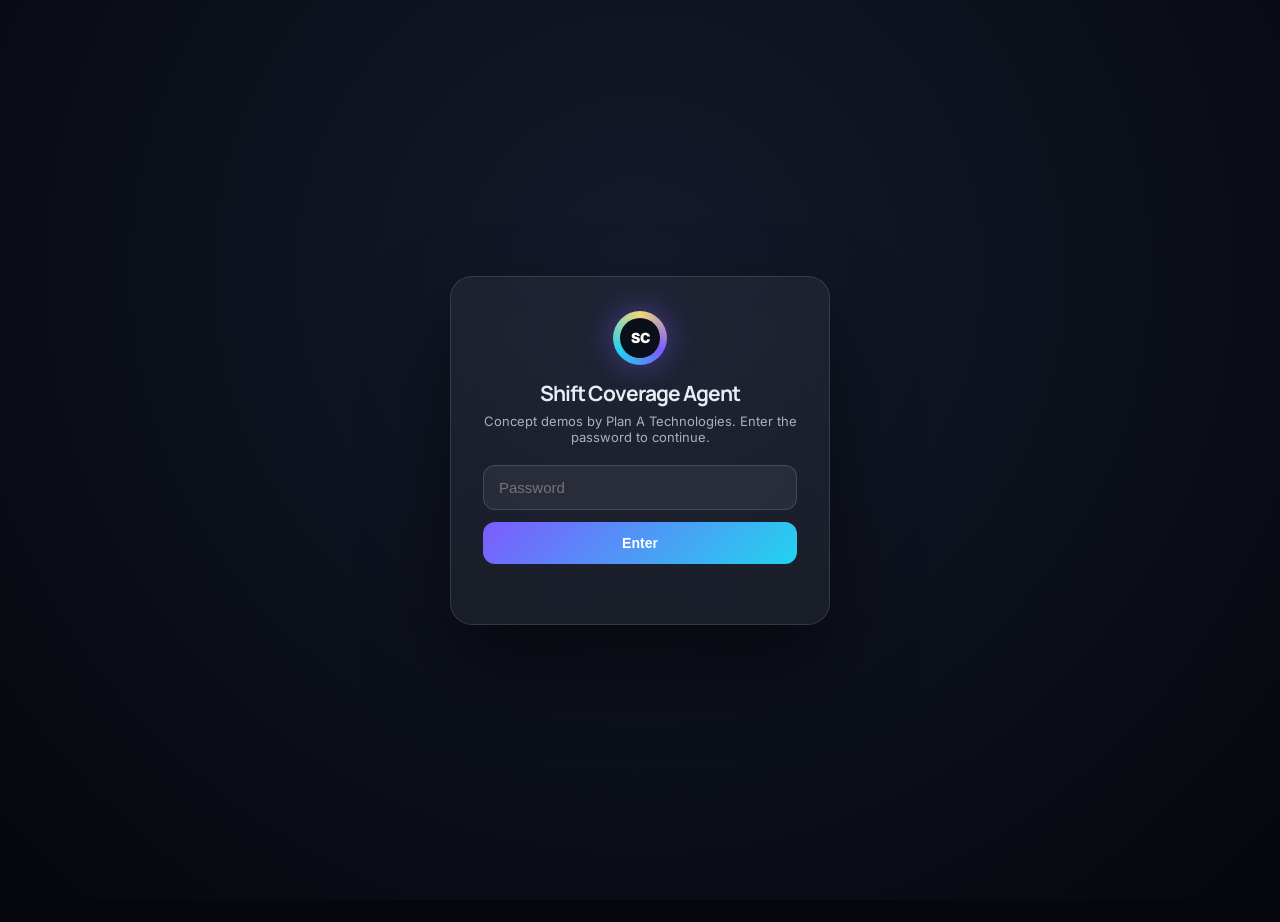
==== commit d218cbed: "Add files via upload" ====
--- a/index.html
+++ b/index.html
@@ -3,1132 +3,63 @@
 <head>
 <meta charset="utf-8">
 <meta name="viewport" content="width=device-width, initial-scale=1">
-<title>Shift Coverage Agent · Concept</title>
-<link rel="preconnect" href="https://fonts.googleapis.com">
-<link href="https://fonts.googleapis.com/css2?family=Cinzel:wght@500;700;900&family=Inter:wght@400;500;600;700;800&family=Plus+Jakarta+Sans:wght@400;500;600;700;800&family=JetBrains+Mono:wght@500;700&display=swap" rel="stylesheet">
+<title>Shift Coverage Agent · Concept Demos</title>
+<link href="https://fonts.googleapis.com/css2?family=Inter:wght@400;500;600;700;800&family=Manrope:wght@500;700;800&display=swap" rel="stylesheet">
 <style>
 *{box-sizing:border-box;margin:0;padding:0}
-html,body{width:100%;height:100%;overflow:hidden}
-body{font-family:Inter,system-ui,sans-serif;transition:background .8s}
-button{font:inherit;cursor:pointer;border:0;background:none;color:inherit}
-input{font:inherit}
-#app{position:absolute;left:50%;top:50%;width:1600px;height:900px;transform:translate(-50%,-50%) scale(var(--s,1));transform-origin:center}
-.mono{font-family:'JetBrains Mono',monospace}
-svg{display:block}
-
-/* ---------- shared top bar ---------- */
-.topbar{position:absolute;left:0;right:0;top:0;height:72px;display:flex;align-items:center;padding:0 36px;gap:18px;z-index:50}
-.brand{display:flex;align-items:center;gap:12px}
-.brand .mark{width:40px;height:40px;border-radius:50%;display:grid;place-items:center}
-.brand b{font-size:17px;letter-spacing:.2px}
-.brand small{display:block;font-size:11.5px;opacity:.65;margin-top:2px}
-.spacer{flex:1}
-.themeSwitch{display:flex;padding:4px;border-radius:999px;gap:2px;position:relative}
-.themeSwitch button{padding:8px 16px;border-radius:999px;font-size:13px;font-weight:600;position:relative;z-index:1;transition:color .4s}
-.themeSwitch .knob{position:absolute;top:4px;bottom:4px;border-radius:999px;transition:all .5s cubic-bezier(.6,0,.2,1)}
-.ghostBtn{font-size:12.5px;font-weight:600;padding:8px 14px;border-radius:999px}
-.who{display:flex;align-items:center;gap:10px;font-size:13px}
-.who .av{width:36px;height:36px;border-radius:50%;display:grid;place-items:center;font-weight:700;font-size:13px}
-.who small{display:block;font-size:11px;opacity:.6}
-
-/* ---------- stage & panels ---------- */
-#stage{position:absolute;inset:0}
-.panel{position:absolute;will-change:transform}
-.panel .inner{position:absolute;inset:0;overflow:hidden}
-.panel .cover{position:absolute;inset:0;display:none;z-index:20;cursor:pointer}
-.panel.off .cover{display:block}
-.panel.off .inner{pointer-events:none}
-.ph{display:flex;align-items:flex-end;justify-content:space-between;gap:20px;padding:26px 30px 0}
-.ph h2{font-size:26px;line-height:1.1}
-.ph p{font-size:13px;opacity:.65;margin-top:6px}
-.pill{display:inline-flex;align-items:center;gap:6px;font-size:11.5px;font-weight:600;padding:4px 10px;border-radius:999px;white-space:nowrap}
-.seg{display:flex;gap:6px;flex-wrap:wrap}
-.seg button{font-size:12.5px;font-weight:600;padding:7px 13px;border-radius:999px;transition:all .25s}
-
-/* ---------- chat (shared skeleton) ---------- */
-.chatWrap{position:absolute;left:30px;top:96px;bottom:28px;width:650px;display:flex;flex-direction:column;border-radius:20px;overflow:hidden}
-.chatLog{flex:1;overflow-y:auto;padding:20px 22px 10px;display:flex;flex-direction:column;gap:14px;scroll-behavior:smooth}
-.chatLog::-webkit-scrollbar{width:6px}.chatLog::-webkit-scrollbar-thumb{border-radius:9px}
-.msg{max-width:92%;font-size:14px;line-height:1.5}
-.msg.me{align-self:flex-end;padding:10px 14px;border-radius:16px 16px 4px 16px}
-.msg.ai{align-self:flex-start;display:flex;gap:10px}
-.msg.ai .bubble{padding:12px 15px;border-radius:4px 16px 16px 16px}
-.msg.ai .who2{font-size:11px;font-weight:700;letter-spacing:.4px;text-transform:uppercase;opacity:.7;margin-bottom:4px}
-.aiAv{flex:0 0 32px;height:32px;border-radius:50%;display:grid;place-items:center;font-weight:800;font-size:13px}
-.typing span{display:inline-block;width:6px;height:6px;border-radius:50%;margin:0 2px;animation:blink 1s infinite}
-.typing span:nth-child(2){animation-delay:.15s}.typing span:nth-child(3){animation-delay:.3s}
-@keyframes blink{0%,100%{opacity:.25;transform:translateY(0)}50%{opacity:1;transform:translateY(-3px)}}
-.starters{display:flex;flex-wrap:wrap;gap:8px;margin-top:10px}
-.starters button,.actBtn{font-size:13px;font-weight:600;padding:9px 14px;border-radius:12px;transition:transform .15s,box-shadow .2s}
-.starters button:hover,.actBtn:hover{transform:translateY(-1px)}
-.actBtn.primary{padding:10px 18px}
-.actRow{display:flex;gap:8px;flex-wrap:wrap;margin-top:12px;align-items:center}
-.composer{display:flex;gap:10px;padding:12px 14px;align-items:center}
-.composer input{flex:1;border:0;outline:0;padding:12px 14px;border-radius:12px;font-size:14px}
-.composer button{width:42px;height:42px;border-radius:12px;display:grid;place-items:center}
-.reqCard{margin-top:10px;border-radius:14px;padding:14px 16px}
-.reqCard .row{display:grid;grid-template-columns:1fr 1fr;gap:10px 18px;margin-top:10px}
-.reqCard .k{font-size:10.5px;text-transform:uppercase;letter-spacing:.6px;opacity:.6}
-.reqCard .v{font-size:13.5px;font-weight:600;margin-top:2px}
-.toggles{display:flex;flex-direction:column;gap:8px;margin-top:10px}
-.tog{display:flex;align-items:center;gap:12px;padding:10px 12px;border-radius:12px;cursor:pointer;text-align:left;transition:all .2s}
-.tog .sw{flex:0 0 36px;height:20px;border-radius:999px;position:relative;transition:background .25s}
-.tog .sw::after{content:'';position:absolute;top:3px;left:3px;width:14px;height:14px;border-radius:50%;background:#fff;transition:left .25s}
-.tog.on .sw::after{left:19px}
-.tog b{font-size:13px;display:block}.tog small{font-size:11.5px;opacity:.65}
-.elig{display:grid;grid-template-columns:repeat(4,1fr);gap:8px;margin-top:10px;perspective:800px}
-.ecard{height:74px;position:relative;transform-style:preserve-3d;transition:transform .6s cubic-bezier(.3,.7,.3,1.2)}
-.ecard.rev{transform:rotateY(180deg)}
-.ecard>div{position:absolute;inset:0;backface-visibility:hidden;border-radius:10px;padding:8px 9px;font-size:11.5px;overflow:hidden}
-.ecard .back{transform:rotateY(180deg)}
-.ecard .nm{font-weight:700;font-size:12.5px}
-.ecard .rs{opacity:.75;margin-top:3px;line-height:1.3}
-.ecard .tick{position:absolute;right:7px;top:7px;width:18px;height:18px;border-radius:50%;display:grid;place-items:center;font-size:11px;font-weight:800}
-.offers{margin-top:10px;display:flex;flex-direction:column;gap:6px}
-.offer{display:flex;align-items:center;gap:10px;padding:8px 10px;border-radius:10px;font-size:13px}
-.offer .nm{flex:1;font-weight:600}
-.offer .sub{font-size:11.5px;opacity:.6;font-weight:500}
-.offer input{width:16px;height:16px;accent-color:var(--acc)}
-.sending{position:relative;overflow:hidden}
-.sending::after{content:'';position:absolute;inset:0;background:linear-gradient(90deg,transparent,rgba(255,255,255,.18),transparent);animation:shim 1.1s infinite}
-@keyframes shim{from{transform:translateX(-100%)}to{transform:translateX(100%)}}
-.warn{font-size:12px;margin-top:8px;font-weight:600}
-
-/* context rail */
-.rail{position:absolute;right:30px;top:96px;bottom:28px;width:calc(100% - 650px - 90px);display:flex;flex-direction:column;gap:14px}
-.rcard{border-radius:18px;padding:18px 20px}
-.rcard h4{font-size:11px;letter-spacing:.8px;text-transform:uppercase;opacity:.65;margin-bottom:10px}
-.stepper{display:flex;align-items:center;gap:0;margin-top:4px}
-.stepper .st{display:flex;flex-direction:column;align-items:center;gap:6px;flex:1;position:relative;font-size:10.5px;font-weight:600;text-align:center}
-.stepper .dot{width:26px;height:26px;border-radius:50%;display:grid;place-items:center;font-size:11px;font-weight:800;position:relative;z-index:1;transition:all .4s}
-.stepper .st:not(:last-child)::after{content:'';position:absolute;top:13px;left:calc(50% + 13px);right:calc(-50% + 13px);height:2px;transition:background .4s}
-.seats{display:flex;gap:14px;margin-top:6px}
-.seat{flex:1;height:84px;border-radius:14px;display:flex;flex-direction:column;align-items:center;justify-content:center;gap:6px;font-size:12px;font-weight:600;transition:all .5s}
-.statusBig{font-size:20px;font-weight:800;margin-top:4px}
-
-/* toast */
-.toast{position:absolute;left:50%;top:84px;transform:translateX(-50%) translateY(-20px);opacity:0;padding:10px 18px;border-radius:999px;font-size:13px;font-weight:600;z-index:80;transition:all .4s;pointer-events:none}
-.toast.show{opacity:1;transform:translateX(-50%) translateY(0)}
-
-/* =====================================================================
-   CASINO
-   ===================================================================== */
-body.casino{background:radial-gradient(ellipse at 50% 30%,#1a2620 0%,#0b100d 55%,#050706 100%);color:#efe6cf}
-.casino .topbar{background:linear-gradient(180deg,rgba(0,0,0,.55),transparent)}
-.casino .brand .mark{background:conic-gradient(#d4af37 0 15deg,#7a1d22 15deg 45deg,#d4af37 45deg 60deg,#7a1d22 60deg 90deg,#d4af37 90deg 105deg,#7a1d22 105deg 135deg,#d4af37 135deg 150deg,#7a1d22 150deg 180deg,#d4af37 180deg 195deg,#7a1d22 195deg 225deg,#d4af37 225deg 240deg,#7a1d22 240deg 270deg,#d4af37 270deg 285deg,#7a1d22 285deg 315deg,#d4af37 315deg 330deg,#7a1d22 330deg);box-shadow:0 0 0 2px #2a1a08,0 4px 14px rgba(212,175,55,.35)}
-.casino .brand .mark i{width:26px;height:26px;border-radius:50%;background:radial-gradient(#9b2730,#5e1218);display:grid;place-items:center;font-style:normal;font-family:Cinzel;font-weight:900;font-size:13px;color:#f3d77a;border:1px dashed rgba(243,215,122,.6)}
-.casino .brand b{font-family:Cinzel;font-weight:700;color:#f0d27a;letter-spacing:1px}
-.casino .themeSwitch{background:rgba(0,0,0,.45);border:1px solid rgba(212,175,55,.35)}
-.casino .themeSwitch .knob{background:linear-gradient(180deg,#f3d77a,#b88a1e)}
-.casino .themeSwitch button.on{color:#1b1206}
-.casino .ghostBtn{border:1px solid rgba(212,175,55,.35);color:#e7cf87}
-.casino .who .av{background:linear-gradient(#f3d77a,#b88a1e);color:#1b1206}
-
-.casino #stage{perspective:1500px;perspective-origin:50% 18%}
-.felt{position:absolute;left:-600px;right:-600px;top:600px;height:1100px;transform-origin:50% 0;transform:rotateX(66deg);
-  background:radial-gradient(ellipse 60% 55% at 50% 0%,#1f7a4c 0%,#155c38 40%,#0c3b23 70%,#06200f 100%);
-  border-top:10px solid #3a2410;box-shadow:inset 0 30px 60px rgba(0,0,0,.45)}
-.felt::before{content:'';position:absolute;inset:0;background-image:radial-gradient(rgba(255,255,255,.035) 1px,transparent 1px);background-size:5px 5px}
-.felt .rim{position:absolute;left:0;right:0;top:-10px;height:10px;background:linear-gradient(#d4af37,#7a5a12)}
-.felt .print{position:absolute;left:50%;top:380px;transform:translateX(-50%);font-family:Cinzel;font-weight:700;font-size:58px;letter-spacing:10px;color:rgba(240,210,122,.32);white-space:nowrap;text-align:center}
-.felt .print small{display:block;font-size:34px;letter-spacing:8px;margin-top:20px;color:rgba(240,210,122,.22)}
-.felt .arc{position:absolute;left:50%;top:-520px;width:2400px;height:1400px;transform:translateX(-50%);border-radius:50%;border:4px solid rgba(240,210,122,.28)}
-.casino .panel{width:1120px;height:590px;left:240px;top:74px;transition:transform 1s cubic-bezier(.5,0,.25,1.18),filter 1s, opacity 1s}
-.casino .panel.rising{transition:transform .95s cubic-bezier(.2,.85,.25,1.06),filter .8s}
-.casino .panel .inner{border-radius:26px;background:linear-gradient(170deg,#121d17 0%,#0b130f 60%,#0a0f0c 100%);border:1px solid rgba(212,175,55,.45);
-  box-shadow:0 0 0 6px rgba(10,14,12,.6),0 0 0 7px rgba(212,175,55,.18),0 50px 90px rgba(0,0,0,.65),inset 0 1px 0 rgba(255,255,255,.06)}
-.casino .panel.on .inner{animation:bob 7s ease-in-out infinite}
-@keyframes bob{0%,100%{transform:translateY(0)}50%{transform:translateY(-6px)}}
-.casino .panel .cover{border-radius:26px;background:radial-gradient(ellipse at center,rgba(8,30,18,.35),rgba(4,16,9,.75));display:none;place-items:center}
-.casino .panel.off .cover{display:grid}
-.casino .panel .cover span{font-family:Cinzel;font-weight:900;font-size:150px;color:#f3d77a;letter-spacing:6px;text-shadow:0 6px 0 #6b4c0b,0 0 60px rgba(243,215,122,.4);text-align:center;line-height:1}
-.casino .panel .cover em{display:block;font-style:normal;font-size:64px;margin-bottom:24px}
-.casino .spot{position:absolute;width:1120px;height:590px;left:240px;top:74px;border-radius:40px;border:14px dashed rgba(240,210,122,.35);transition:opacity .6s;pointer-events:none}
-.casino .spot b{position:absolute;left:0;right:0;bottom:-190px;text-align:center;font-family:Cinzel;font-size:90px;color:rgba(240,210,122,.35);letter-spacing:6px}
-.casino .ph h2{font-family:Cinzel;font-weight:700;font-size:28px;background:linear-gradient(180deg,#fbe7a1,#c99a2e);-webkit-background-clip:text;background-clip:text;color:transparent;letter-spacing:.5px}
-.casino .ph p{color:#cbbf9f}
-.casino .pill.gold{background:rgba(212,175,55,.14);color:#f0d27a;border:1px solid rgba(212,175,55,.35)}
-.casino .pill.red{background:rgba(220,60,60,.16);color:#ff8d8d;border:1px solid rgba(220,60,60,.4)}
-.casino .pill.green{background:rgba(60,200,120,.14);color:#7fe3a8;border:1px solid rgba(60,200,120,.35)}
-.casino .pill.dim{background:rgba(255,255,255,.06);color:#bfb39a;border:1px solid rgba(255,255,255,.12)}
-.casino .seg button{background:rgba(255,255,255,.05);border:1px solid rgba(212,175,55,.22);color:#d8c99f}
-.casino .seg button.on{background:linear-gradient(180deg,#f3d77a,#b88a1e);color:#1b1206;border-color:transparent;box-shadow:0 4px 14px rgba(212,175,55,.3)}
-
-/* chip tray nav */
-.tray{position:absolute;left:50%;bottom:16px;transform:translateX(-50%);display:flex;gap:22px;z-index:40;padding:10px 26px 12px;border-radius:999px;background:linear-gradient(180deg,rgba(40,24,8,.92),rgba(18,10,3,.92));border:1px solid rgba(212,175,55,.45);box-shadow:0 10px 30px rgba(0,0,0,.6),inset 0 1px 0 rgba(255,255,255,.08)}
-.chipBtn{display:flex;flex-direction:column;align-items:center;gap:4px;transition:transform .35s cubic-bezier(.3,1.6,.5,1)}
-.chip{--c:#c62f3a;width:46px;height:46px;border-radius:50%;position:relative;display:grid;place-items:center;
-  background:repeating-conic-gradient(var(--c) 0 22.5deg,#f6efe0 22.5deg 30deg,var(--c) 30deg 45deg);box-shadow:0 3px 0 rgba(0,0,0,.45),0 6px 12px rgba(0,0,0,.5)}
-.chip::before{content:'';position:absolute;inset:7px;border-radius:50%;background:radial-gradient(circle at 40% 35%,color-mix(in srgb,var(--c) 75%,#fff),var(--c));border:1.5px dashed rgba(255,255,255,.55)}
-.chip svg{position:relative;z-index:1;width:18px;height:18px;color:#fff}
-.chipBtn span{font-size:10.5px;font-weight:700;letter-spacing:.8px;text-transform:uppercase;color:#cdb879}
-.chipBtn.on{transform:translateY(-14px)}
-.chipBtn.on .chip{box-shadow:0 0 0 3px #f3d77a,0 0 26px rgba(243,215,122,.7),0 10px 18px rgba(0,0,0,.6)}
-.chipBtn.on span{color:#fbe7a1}
-.chipBtn:hover:not(.on){transform:translateY(-5px)}
-
-/* casino chat skin */
-.casino .chatWrap{background:rgba(0,0,0,.28);border:1px solid rgba(212,175,55,.2)}
-.casino .chatLog::-webkit-scrollbar-thumb{background:rgba(212,175,55,.3)}
-.casino .msg.me{background:linear-gradient(180deg,#f3d77a,#c49a2a);color:#1b1206;font-weight:500}
-.casino .msg.ai .bubble{background:rgba(255,255,255,.05);border:1px solid rgba(212,175,55,.2)}
-.casino .msg.ai{animation:deal .55s cubic-bezier(.2,.9,.3,1.15) both}
-@keyframes deal{from{opacity:0;transform:translate(60px,-30px) rotate(6deg)}to{opacity:1;transform:none}}
-.casino .msg.me{animation:pop .35s ease both}
-@keyframes pop{from{opacity:0;transform:scale(.9)}to{opacity:1;transform:none}}
-.casino .aiAv{background:linear-gradient(#f6efe0,#d9cdb2);color:#7a1d22;font-family:Cinzel;box-shadow:0 0 0 2px #d4af37}
-.casino .typing span{background:#d4af37}
-.casino .starters button,.casino .actBtn{background:rgba(255,255,255,.05);border:1px solid rgba(212,175,55,.35);color:#f0d27a}
-.casino .actBtn.primary{background:linear-gradient(180deg,#f3d77a,#b88a1e);color:#1b1206;border:0;box-shadow:0 6px 18px rgba(212,175,55,.3)}
-.casino .composer{border-top:1px solid rgba(212,175,55,.18);background:rgba(0,0,0,.25)}
-.casino .composer input{background:rgba(255,255,255,.05);color:#efe6cf;border:1px solid rgba(212,175,55,.2)}
-.casino .composer button{background:linear-gradient(180deg,#f3d77a,#b88a1e);color:#1b1206}
-.casino .reqCard{background:linear-gradient(160deg,#1d5d3a,#0f3a23);border:1px solid rgba(212,175,55,.45);box-shadow:inset 0 0 40px rgba(0,0,0,.35)}
-.casino .tog{background:rgba(255,255,255,.04);border:1px solid rgba(212,175,55,.18)}
-.casino .tog .sw{background:rgba(255,255,255,.15)}
-.casino .tog.on{border-color:rgba(212,175,55,.6);background:rgba(212,175,55,.08)}
-.casino .tog.on .sw{background:#c99a2e}
-.casino .ecard .front{background:repeating-linear-gradient(45deg,#7a1d22 0 6px,#5e1218 6px 12px);border:2px solid #f6efe0;box-shadow:0 4px 10px rgba(0,0,0,.4)}
-.casino .ecard .front::after{content:'♦';position:absolute;inset:0;display:grid;place-items:center;color:#f3d77a;font-size:24px}
-.casino .ecard .back{background:#f6efe0;color:#1b1206}
-.casino .ecard .back.no{background:#3a3330;color:#c9bfae}
-.casino .ecard .tick.y{background:#1f8a52;color:#fff}.casino .ecard .tick.n{background:#7a1d22;color:#fff}
-.casino .offer{background:rgba(255,255,255,.04);border:1px solid rgba(212,175,55,.15)}
-.casino .warn{color:#ff8d8d}
-.casino .rcard{background:rgba(0,0,0,.28);border:1px solid rgba(212,175,55,.2)}
-.casino .rcard h4{color:#d4af37}
-.casino .stepper .dot{background:#1d241f;border:2px solid #4a4433;color:#8d846c}
-.casino .stepper .st.done .dot{background:radial-gradient(#d24350,#8a1d26);border-color:#f3d77a;color:#fff}
-.casino .stepper .st.cur .dot{background:linear-gradient(#f3d77a,#b88a1e);border-color:#fff3c4;color:#1b1206;box-shadow:0 0 18px rgba(243,215,122,.7)}
-.casino .stepper .st:not(:last-child)::after{background:#3a3528}
-.casino .stepper .st.done:not(:last-child)::after{background:#d4af37}
-.casino .stepper .st{color:#a99d80}
-.casino .seat{background:radial-gradient(ellipse at center,#1a6a42,#0d3d25);border:2px dashed rgba(240,210,122,.45);color:#cdb879}
-.casino .seat.fill{border-style:solid;border-color:#f3d77a;box-shadow:0 0 22px rgba(243,215,122,.35)}
-.casino .toast{background:linear-gradient(180deg,#f3d77a,#b88a1e);color:#1b1206;box-shadow:0 10px 30px rgba(0,0,0,.5)}
-
-/* casino floor */
-.floorSvg .tbl{cursor:pointer;transition:filter .2s}
-.floorSvg .tbl:hover{filter:brightness(1.25)}
-.floorSvg .open circle.pulse{animation:pulseR 1.4s ease-out infinite;transform-box:fill-box;transform-origin:center}
-@keyframes pulseR{0%{transform:scale(.6);opacity:.9}100%{transform:scale(2.2);opacity:0}}
-.floorSvg .newd{animation:glowIn 1.6s ease both}
-@keyframes glowIn{0%{opacity:0;transform:translateY(-30px)}60%{opacity:1}100%{opacity:1;transform:none}}
-.detailCard{position:absolute;right:30px;top:104px;width:330px;bottom:30px;border-radius:20px;padding:20px}
-.casino .detailCard{background:rgba(0,0,0,.3);border:1px solid rgba(212,175,55,.22)}
-.dl{display:grid;grid-template-columns:1fr 1fr;gap:12px;margin-top:14px}
-.dl div{font-size:11px;text-transform:uppercase;letter-spacing:.6px;opacity:.6}
-.dl b{display:block;font-size:14px;text-transform:none;letter-spacing:0;opacity:1;margin-top:3px;font-weight:600}
-
-/* wheel + chip stacks */
-.wheelBall{transition:transform 1.2s cubic-bezier(.3,1.4,.5,1)}
-.gapArc{animation:gapPulse 1.3s ease-in-out infinite}
-@keyframes gapPulse{0%,100%{opacity:1}50%{opacity:.35}}
-.stacks{position:absolute;left:500px;right:30px;top:150px;bottom:30px;border-radius:20px;padding:18px 18px 12px}
-.casino .stacks{background:radial-gradient(ellipse at 50% 100%,#1b6a43,#0c3a23);border:1px solid rgba(212,175,55,.35);box-shadow:inset 0 0 50px rgba(0,0,0,.45)}
-.stackCols{position:absolute;left:18px;right:18px;bottom:44px;top:56px;display:flex;align-items:flex-end;justify-content:space-between}
-.scol{display:flex;flex-direction:column-reverse;align-items:center;width:44px;position:relative}
-.cchip{width:40px;height:13px;border-radius:50%;margin-top:-7px;position:relative;
-  background:var(--c);border:1.5px solid rgba(0,0,0,.35);box-shadow:inset 0 -3px 0 rgba(0,0,0,.25),inset 0 2px 0 rgba(255,255,255,.35);
-  background-image:repeating-linear-gradient(90deg,transparent 0 6px,rgba(255,255,255,.75) 6px 9px);animation:chipDrop .5s cubic-bezier(.3,1.5,.5,1) both}
-.cchip.ghost{background:transparent;border:1.5px dashed #ff7a7a;box-shadow:none;animation:chipDrop .5s both,gapPulse 1.3s infinite}
-@keyframes chipDrop{from{transform:translateY(-60px);opacity:0}to{transform:none;opacity:1}}
-.scol label{position:absolute;bottom:-26px;font-size:10.5px;color:#cdb879;white-space:nowrap}
-.scol .tot{font-size:10.5px;font-weight:700;color:#f0d27a;margin-bottom:8px}
-.dayChips{display:flex;gap:10px}
-.dchip{display:flex;flex-direction:column;align-items:center;gap:4px;font-size:11px;font-weight:700;color:#cdb879;transition:transform .3s cubic-bezier(.3,1.6,.5,1)}
-.dchip .chip{width:44px;height:44px}
-.dchip .chip b{position:relative;z-index:1;font-size:11px;color:#fff;font-weight:800;text-shadow:0 1px 2px rgba(0,0,0,.6)}
-.dchip.on{transform:translateY(-6px)}
-.dchip.on .chip{box-shadow:0 0 0 3px #f3d77a,0 0 18px rgba(243,215,122,.6)}
-
-/* playing cards */
-.fan{position:absolute;left:0;right:0;bottom:120px;height:300px}
-.pcard{position:absolute;left:50%;bottom:0;width:160px;height:228px;margin-left:-80px;transform-origin:50% 200%;transition:transform .5s cubic-bezier(.3,1.3,.5,1),opacity .4s,filter .4s;perspective:900px;cursor:pointer}
-.pcard .flip{position:absolute;inset:0;transform-style:preserve-3d;transition:transform .7s cubic-bezier(.3,1.2,.5,1)}
-.pcard.flipped .flip{transform:rotateY(180deg)}
-.pcard .face{position:absolute;inset:0;border-radius:12px;backface-visibility:hidden;box-shadow:0 10px 24px rgba(0,0,0,.55);overflow:hidden}
-.pcard .front{background:linear-gradient(170deg,#fffdf6,#f1e9d6);color:#1b1206;padding:10px}
-.pcard .front.red{color:#b0202c}
-.pcard .corner{position:absolute;font-family:Cinzel;font-weight:900;font-size:17px;line-height:.95;text-align:center}
-.pcard .corner small{display:block;font-size:16px}
-.pcard .corner.tl{left:9px;top:8px}.pcard .corner.br{right:9px;bottom:8px;transform:rotate(180deg)}
-.pcard .mid{position:absolute;left:0;right:0;top:44px;text-align:center}
-.pcard .mid .big{font-size:46px;line-height:1}
-.pcard .mid b{display:block;font-size:13px;margin-top:4px;color:#1b1206}
-.pcard .mid small{display:block;font-size:10.5px;color:#6b5a3a;margin-top:2px}
-.pcard .hrs{position:absolute;left:14px;right:14px;bottom:30px;font-size:9.5px;color:#6b5a3a}
-.pcard .hrs i{display:block;height:5px;border-radius:5px;background:#e3d7b8;margin-top:3px;overflow:hidden}
-.pcard .hrs i u{display:block;height:100%;background:linear-gradient(90deg,#1f8a52,#d4af37);text-decoration:none}
-.pcard .hrs i u.ot{background:linear-gradient(90deg,#d4af37,#c62f3a)}
-.pcard .back{transform:rotateY(180deg);background:linear-gradient(160deg,#1d5d3a,#0c3a23);border:4px solid #f6efe0;color:#efe6cf;padding:12px;font-size:11px}
-.pcard .back b{font-family:Cinzel;color:#f3d77a;font-size:13px}
-.pcard .wk{display:flex;gap:3px;margin-top:8px}
-.pcard .wk span{flex:1;text-align:center;font-size:9px;font-weight:700}
-.pcard .wk span i{display:block;height:26px;border-radius:4px;margin-top:2px}
-.pcard .stamp{position:absolute;right:-28px;top:16px;transform:rotate(35deg);background:#c62f3a;color:#fff;font-size:9.5px;font-weight:800;letter-spacing:1px;padding:3px 30px}
-.pcard.dim{opacity:.18;filter:grayscale(1)}
-
-/* slot machine */
-.slot{position:absolute;left:30px;top:108px;width:600px;height:276px;border-radius:30px;padding:22px;
-  background:linear-gradient(180deg,#7a1d22,#4a0d12);border:3px solid #d4af37;box-shadow:0 0 0 6px #2a1a08,0 20px 50px rgba(0,0,0,.6),inset 0 0 40px rgba(0,0,0,.5)}
-.slot .lights{position:absolute;left:14px;right:14px;top:8px;display:flex;justify-content:space-between}
-.slot .lights i{width:9px;height:9px;border-radius:50%;background:#f3d77a;box-shadow:0 0 8px #f3d77a;animation:bulb 1s infinite}
-.slot .lights i:nth-child(2n){animation-delay:.5s}
-@keyframes bulb{0%,100%{opacity:1}50%{opacity:.25}}
-.reels{display:flex;gap:14px;margin-top:22px}
-.reel{flex:1;height:150px;border-radius:14px;background:linear-gradient(180deg,#d9d0bc,#fffdf6 30%,#fffdf6 70%,#d9d0bc);overflow:hidden;position:relative;box-shadow:inset 0 8px 16px rgba(0,0,0,.35),inset 0 -8px 16px rgba(0,0,0,.35)}
-.reel .strip{position:absolute;left:0;right:0;top:0;transition:transform 2.2s cubic-bezier(.15,.8,.25,1.04)}
-.reel .strip div{height:150px;display:grid;place-items:center;font-family:Cinzel;font-weight:900;font-size:58px;color:#7a1d22}
-.reelLbl{display:flex;gap:14px;margin-top:12px}
-.reelLbl div{flex:1;text-align:center;font-size:11px;font-weight:700;letter-spacing:1px;text-transform:uppercase;color:#fbe7a1}
-.lever{position:absolute;right:-46px;top:60px;width:20px;height:150px;border-radius:10px;background:linear-gradient(90deg,#999,#eee,#999);transform-origin:50% 100%;transition:transform .3s;cursor:pointer}
-.lever::before{content:'';position:absolute;left:-12px;top:-28px;width:44px;height:44px;border-radius:50%;background:radial-gradient(circle at 35% 35%,#ff8d8d,#c62f3a 60%,#6b0f16)}
-.lever.pull{transform:scaleY(-.6)}
-.board{position:absolute;right:30px;top:108px;width:420px;bottom:26px;border-radius:20px;padding:20px}
-.casino .board{background:rgba(0,0,0,.3);border:1px solid rgba(212,175,55,.22)}
-.lead{display:flex;align-items:center;gap:12px;padding:9px 0;border-bottom:1px solid rgba(212,175,55,.12);font-size:13px}
-.lead .rank{font-family:Cinzel;font-weight:900;width:22px;color:#f0d27a}
-.lead .bar{flex:1;height:8px;border-radius:9px;background:rgba(255,255,255,.07);overflow:hidden}
-.lead .bar u{display:block;height:100%;background:linear-gradient(90deg,#b88a1e,#f3d77a);text-decoration:none;transition:width 1.2s}
-.weekChips{position:absolute;left:30px;width:600px;bottom:26px;height:150px;border-radius:20px;padding:14px 18px 30px;display:flex;align-items:flex-end;justify-content:space-between}
-.casino .weekChips{background:radial-gradient(ellipse at 50% 100%,#1b6a43,#0c3a23);border:1px solid rgba(212,175,55,.35)}
-
-/* chip rain */
-.rain{position:absolute;inset:0;pointer-events:none;z-index:90;overflow:hidden}
-.rain .chip{position:absolute;top:-60px;animation:fall linear forwards}
-@keyframes fall{to{transform:translateY(1050px) rotate(720deg)}}
-.marquee{position:absolute;left:50%;top:40%;transform:translate(-50%,-50%) scale(.4);opacity:0;font-family:Cinzel;font-weight:900;font-size:110px;color:#f3d77a;letter-spacing:8px;text-shadow:0 6px 0 #6b4c0b,0 0 50px rgba(243,215,122,.8);z-index:91;pointer-events:none;white-space:nowrap}
-.marquee.go{animation:marq 2.4s cubic-bezier(.2,1.4,.4,1) forwards}
-@keyframes marq{0%{opacity:0;transform:translate(-50%,-50%) scale(.4)}20%{opacity:1;transform:translate(-50%,-50%) scale(1)}80%{opacity:1}100%{opacity:0;transform:translate(-50%,-60%) scale(1.05)}}
-
-/* =====================================================================
-   HEALTHCARE
-   ===================================================================== */
-body.healthcare{background:radial-gradient(ellipse at 50% 40%,#ffffff 0%,#eef3f8 55%,#dfe8f1 100%);color:#0f2233;font-family:'Plus Jakarta Sans',Inter,sans-serif}
-.healthcare #app::before{content:'';position:absolute;inset:0;background-image:linear-gradient(rgba(14,116,144,.05) 1px,transparent 1px),linear-gradient(90deg,rgba(14,116,144,.05) 1px,transparent 1px);background-size:40px 40px;mask-image:radial-gradient(ellipse at center,#000 30%,transparent 80%)}
-.healthcare .brand .mark{background:linear-gradient(135deg,#0ea5a4,#2563eb);color:#fff;box-shadow:0 6px 16px rgba(37,99,235,.25)}
-.healthcare .brand b{color:#0f2233}
-.healthcare .themeSwitch{background:#fff;border:1px solid #d9e3ec;box-shadow:0 2px 6px rgba(15,34,51,.05)}
-.healthcare .themeSwitch .knob{background:#0f2233}
-.healthcare .themeSwitch button.on{color:#fff}
-.healthcare .ghostBtn{border:1px solid #d9e3ec;background:#fff;color:#334a5e}
-.healthcare .who .av{background:#e0f2f1;color:#0b7a78}
-.hnav{position:absolute;left:50%;top:84px;transform:translateX(-50%);display:flex;gap:4px;padding:5px;border-radius:999px;background:rgba(255,255,255,.85);backdrop-filter:blur(10px);border:1px solid #d9e3ec;box-shadow:0 8px 24px rgba(15,34,51,.08);z-index:40}
-.hnav button{display:flex;align-items:center;gap:8px;padding:10px 20px;border-radius:999px;font-size:13.5px;font-weight:600;color:#4b6175;position:relative;z-index:1;transition:color .35s}
-.hnav button svg{width:16px;height:16px}
-.hnav button.on{color:#fff}
-.hnav .ind{position:absolute;top:5px;bottom:5px;border-radius:999px;background:linear-gradient(135deg,#0ea5a4,#2563eb);box-shadow:0 6px 16px rgba(37,99,235,.3);transition:all .6s cubic-bezier(.65,0,.35,1)}
-.hnav .badge{min-width:18px;height:18px;border-radius:9px;background:#e5484d;color:#fff;font-size:10.5px;display:grid;place-items:center;padding:0 5px}
-.healthcare #stage{perspective:1900px;perspective-origin:50% 45%}
-.healthcare .panel{width:1100px;height:620px;left:250px;top:160px;transition:transform 1s cubic-bezier(.65,0,.35,1),opacity 1s,filter 1s;-webkit-box-reflect:below 14px linear-gradient(transparent 82%,rgba(255,255,255,.22))}
-.healthcare .panel .inner{border-radius:24px;background:#fff;border:1px solid #dbe4ed;box-shadow:0 30px 70px rgba(15,34,51,.14),0 2px 0 rgba(255,255,255,.8) inset}
-.healthcare .panel .cover{border-radius:24px;background:linear-gradient(135deg,rgba(255,255,255,.35),rgba(224,238,248,.55));backdrop-filter:blur(2px)}
-.healthcare .panel .glare{position:absolute;inset:0;border-radius:24px;pointer-events:none;background:linear-gradient(115deg,rgba(255,255,255,0) 40%,rgba(255,255,255,.55) 50%,rgba(255,255,255,0) 60%);opacity:0;transition:opacity .8s;z-index:25}
-.healthcare .panel.off .glare{opacity:.8}
-.healthcare .ph h2{font-weight:800;letter-spacing:-.4px}
-.healthcare .ph p{color:#4b6175;opacity:1}
-.healthcare .pill.gold{background:#e6f6f5;color:#0b7a78}
-.healthcare .pill.red{background:#fdecec;color:#c62f34}
-.healthcare .pill.green{background:#e7f7ee;color:#18794e}
-.healthcare .pill.dim{background:#eef2f6;color:#4b6175}
-.healthcare .pill.blue{background:#e8efff;color:#2453c7}
-.healthcare .seg button{background:#f3f6f9;color:#4b6175;border:1px solid #e1e8ef}
-.healthcare .seg button.on{background:#0f2233;color:#fff;border-color:#0f2233}
-.healthcare .chatWrap{background:#f7fafc;border:1px solid #e3eaf1}
-.healthcare .chatLog::-webkit-scrollbar-thumb{background:#cdd8e3}
-.healthcare .msg.me{background:#0f2233;color:#fff}
-.healthcare .msg.ai .bubble{background:#fff;border:1px solid #e3eaf1;box-shadow:0 2px 8px rgba(15,34,51,.04)}
-.healthcare .msg{animation:fup .45s ease both}
-@keyframes fup{from{opacity:0;transform:translateY(10px)}to{opacity:1;transform:none}}
-.healthcare .aiAv{background:linear-gradient(135deg,#0ea5a4,#2563eb);color:#fff}
-.healthcare .typing span{background:#0ea5a4}
-.healthcare .starters button,.healthcare .actBtn{background:#fff;border:1px solid #d6e0ea;color:#0f2233}
-.healthcare .actBtn.primary{background:linear-gradient(135deg,#0ea5a4,#2563eb);color:#fff;border:0;box-shadow:0 6px 16px rgba(37,99,235,.25)}
-.healthcare .composer{border-top:1px solid #e3eaf1;background:#fff}
-.healthcare .composer input{background:#f3f6f9;border:1px solid #e1e8ef;color:#0f2233}
-.healthcare .composer button{background:#0f2233;color:#fff}
-.healthcare .reqCard{background:linear-gradient(180deg,#f2fbfb,#fff);border:1px solid #bfe6e4}
-.healthcare .tog{background:#fff;border:1px solid #e1e8ef}
-.healthcare .tog .sw{background:#cfd9e3}
-.healthcare .tog.on{border-color:#7fd3cf;background:#f2fbfb}
-.healthcare .tog.on .sw{background:#0ea5a4}
-.healthcare .ecard .front{background:#eef3f8;border:1px dashed #c8d5e2}
-.healthcare .ecard .front::after{content:'';position:absolute;left:50%;top:50%;width:18px;height:18px;margin:-9px;border-radius:50%;border:2px solid #0ea5a4;border-top-color:transparent;animation:spin .8s linear infinite}
-@keyframes spin{to{transform:rotate(360deg)}}
-.healthcare .ecard .back{background:#fff;border:1px solid #bfe6e4}
-.healthcare .ecard .back.no{background:#fafbfc;border:1px solid #e9eef3;color:#7a8da0}
-.healthcare .ecard .tick.y{background:#18a058;color:#fff}.healthcare .ecard .tick.n{background:#eef2f6;color:#a33}
-.healthcare .offer{background:#fff;border:1px solid #e3eaf1}
-.healthcare .warn{color:#c62f34}
-.healthcare .rcard{background:#f7fafc;border:1px solid #e3eaf1}
-.healthcare .rcard h4{color:#4b6175}
-.healthcare .stepper .dot{background:#fff;border:2px solid #d6e0ea;color:#8aa0b4}
-.healthcare .stepper .st.done .dot{background:#0ea5a4;border-color:#0ea5a4;color:#fff}
-.healthcare .stepper .st.cur .dot{background:#2563eb;border-color:#2563eb;color:#fff;box-shadow:0 0 0 5px rgba(37,99,235,.15)}
-.healthcare .stepper .st:not(:last-child)::after{background:#dfe7ef}
-.healthcare .stepper .st.done:not(:last-child)::after{background:#0ea5a4}
-.healthcare .stepper .st{color:#4b6175}
-.healthcare .seat{background:#fff;border:2px dashed #f2a7a9;color:#c62f34}
-.healthcare .seat.fill{border:2px solid #0ea5a4;color:#0b7a78;background:#f2fbfb}
-.healthcare .toast{background:#0f2233;color:#fff;box-shadow:0 10px 30px rgba(15,34,51,.25)}
-.healthcare .detailCard{background:#f7fafc;border:1px solid #e3eaf1}
-
-/* building */
-.bldg{position:absolute;left:0;top:118px;width:600px;height:470px}
-.floorSlab{position:absolute;left:50px;width:250px;height:250px;transform-origin:50% 50%;cursor:pointer;transition:transform .5s cubic-bezier(.3,1.3,.5,1)}
-.floorSlab .slab{position:absolute;inset:0;transform:rotateX(60deg) rotateZ(-45deg);border-radius:18px;transition:all .4s;
-  box-shadow:0 1px 0 #fff inset;display:grid;grid-template-columns:repeat(6,1fr);gap:6px;padding:22px}
-.floorSlab .slab i{border-radius:5px;transition:background .5s}
-.floorSlab .lbl{position:absolute;left:262px;top:104px;white-space:nowrap;font-size:13px;font-weight:700;color:#0f2233;display:flex;align-items:flex-start;gap:8px;line-height:1.35}
-.floorSlab .lbl small{display:block}
-.floorSlab .lbl::before{content:'';width:30px;height:1.5px;background:#9fb2c4;margin-top:9px}
-.floorSlab .lbl small{font-weight:600;color:#4b6175}
-.floorSlab:hover{transform:translateX(8px)}
-.floorSlab.sel{transform:translateX(-14px)}
-.ratio{display:flex;align-items:center;gap:18px;margin-top:14px}
-.bedGrid{display:grid;grid-template-columns:repeat(8,1fr);gap:6px;margin-top:10px}
-.bedGrid i{height:22px;border-radius:6px}
-.staffRow{display:flex;gap:6px;flex-wrap:wrap;margin-top:8px}
-.sav{width:34px;height:34px;border-radius:50%;display:grid;place-items:center;font-size:11.5px;font-weight:700;background:#e8efff;color:#2453c7;border:2px solid #fff;box-shadow:0 1px 3px rgba(0,0,0,.08)}
-.sav.open{background:#fff;border:2px dashed #e5484d;color:#e5484d;animation:gapPulse 1.3s infinite}
-.sav.new{background:#0ea5a4;color:#fff;animation:glowIn 1s both}
-
-/* pulse monitor */
-.monitor{position:absolute;left:30px;right:30px;top:118px;height:240px;border-radius:18px;background:#0b1a24;overflow:hidden;box-shadow:inset 0 0 0 1px #16303f}
-.monitor .grid{position:absolute;inset:0;background-image:linear-gradient(rgba(14,165,164,.10) 1px,transparent 1px),linear-gradient(90deg,rgba(14,165,164,.10) 1px,transparent 1px);background-size:20px 20px}
-.monitor .sweep{position:absolute;top:0;bottom:0;width:70px;background:linear-gradient(90deg,rgba(11,26,36,0),#0b1a24 70%);animation:sweep 6s linear infinite}
-@keyframes sweep{from{left:30px}to{left:100%}}
-.monitor .readout{position:absolute;right:18px;top:14px;text-align:right;color:#5eead4;font-family:'JetBrains Mono',monospace}
-.monitor .readout b{font-size:38px;display:block;line-height:1}
-.monitor .readout small{font-size:10.5px;letter-spacing:1px;opacity:.8}
-.monitor .tl{position:absolute;left:18px;top:14px;color:#5eead4;font-family:'JetBrains Mono',monospace;font-size:11px;letter-spacing:1px}
-.heat{position:absolute;left:30px;right:30px;top:378px;bottom:20px}
-.heat table{width:100%;border-collapse:separate;border-spacing:4px}
-.heat td{height:36px;border-radius:7px;font-size:10.5px;font-weight:700;text-align:center;color:#fff;transition:background .6s}
-.heat td.lab{background:none;color:#334a5e;text-align:left;width:120px;font-size:12px}
-.heat th{font-size:10px;color:#7a8da0;font-weight:600}
-.rings{display:flex;gap:10px}
-.ringBtn{display:flex;flex-direction:column;align-items:center;gap:3px;font-size:11px;font-weight:700;color:#4b6175;padding:4px 6px;border-radius:12px;transition:background .25s}
-.ringBtn.on{background:#e8f6f6;color:#0b7a78}
-
-/* badges */
-.badges{position:absolute;left:30px;right:30px;top:112px;bottom:22px;display:grid;grid-template-columns:repeat(5,1fr);gap:14px}
-.idb{border-radius:18px;background:#fff;border:1px solid #e1e8ef;box-shadow:0 8px 20px rgba(15,34,51,.06);position:relative;overflow:hidden;padding:24px 14px 10px;text-align:center;transition:transform .3s,box-shadow .3s,opacity .3s;cursor:pointer}
-.idb:hover{transform:translateY(-4px);box-shadow:0 14px 30px rgba(15,34,51,.12)}
-.idb::before{content:'';position:absolute;left:0;right:0;top:0;height:46px;background:var(--hb,linear-gradient(135deg,#0ea5a4,#2563eb))}
-.idb::after{content:'';position:absolute;left:50%;top:9px;width:40px;height:7px;margin-left:-20px;border-radius:5px;background:#fff;opacity:.9}
-.idb .ph2{width:58px;height:58px;border-radius:50%;margin:0 auto;position:relative;z-index:1;background:#f3f6f9;border:3px solid #fff;display:grid;place-items:center;font-weight:800;color:#2453c7;box-shadow:0 4px 10px rgba(0,0,0,.08)}
-.idb b{display:block;font-size:13.5px;margin-top:8px}
-.idb small{display:block;font-size:11px;color:#4b6175}
-.creds{display:flex;flex-wrap:wrap;justify-content:center;gap:4px;margin-top:8px}
-.creds span{font-size:9.5px;font-weight:700;padding:2px 6px;border-radius:5px;background:#eef2f6;color:#334a5e}
-.fat{margin-top:10px;text-align:left;font-size:10px;color:#4b6175}
-.fat i{display:block;height:6px;border-radius:6px;background:#eef2f6;margin-top:3px;position:relative;overflow:visible}
-.fat i u{display:block;height:100%;border-radius:6px;text-decoration:none}
-.fat i em{position:absolute;right:0;top:-3px;width:2px;height:12px;background:#e5484d}
-.avs{display:flex;gap:3px;margin-top:9px}
-.avs span{flex:1;font-size:8.5px;font-weight:700;color:#7a8da0}
-.avs span i{display:block;height:16px;border-radius:4px;margin-top:2px}
-.idb.dim{opacity:.25}
-.idb .tag{position:absolute;right:8px;top:54px;font-size:9px;font-weight:800;padding:2px 6px;border-radius:5px;background:#0ea5a4;color:#fff;z-index:2}
-
-.kpis{position:absolute;left:30px;top:140px;right:30px;display:grid;grid-template-columns:repeat(3,1fr);gap:16px}
-.kpi{border-radius:18px;background:#f7fafc;border:1px solid #e3eaf1;padding:18px;display:flex;align-items:center;gap:16px}
-.kpi b{font-size:30px;font-weight:800;display:block;letter-spacing:-.5px}
-.kpi small{font-size:12px;color:#4b6175}
-.funnel{position:absolute;left:30px;top:300px;width:500px;bottom:30px;border-radius:18px;background:#f7fafc;border:1px solid #e3eaf1;padding:18px 20px}
-.frow{display:flex;align-items:center;gap:12px;margin-top:14px;font-size:12.5px;font-weight:600}
-.frow span{width:80px;color:#4b6175}
-.frow i{display:block;height:30px;border-radius:8px;background:linear-gradient(90deg,#0ea5a4,#2563eb);transition:width 1.2s cubic-bezier(.3,1,.4,1);color:#fff;font-style:normal;font-size:12px;line-height:30px;padding-left:10px}
-.trend{position:absolute;right:30px;top:300px;width:520px;bottom:30px;border-radius:18px;background:#f7fafc;border:1px solid #e3eaf1;padding:18px 20px}
-.ring circle.v{transition:stroke-dashoffset 1.4s cubic-bezier(.3,1,.4,1)}
-.ok{position:absolute;inset:0;z-index:90;pointer-events:none;display:grid;place-items:center}
-.ok div{width:140px;height:140px;border-radius:50%;background:#0ea5a4;display:grid;place-items:center;color:#fff;animation:okp 1.8s ease forwards;box-shadow:0 0 0 0 rgba(14,165,164,.5)}
-@keyframes okp{0%{transform:scale(.3);opacity:0;box-shadow:0 0 0 0 rgba(14,165,164,.5)}25%{transform:scale(1);opacity:1}60%{box-shadow:0 0 0 120px rgba(14,165,164,0)}100%{opacity:0;transform:scale(1)}}
-
-.hint{position:absolute;left:36px;bottom:20px;font-size:11.5px;opacity:.55;z-index:40}
-
-/* password gate */
-#gate{position:fixed;inset:0;z-index:999;display:grid;place-items:center;font-family:Inter,system-ui,sans-serif}
-#gate form{width:380px;padding:34px 32px;border-radius:22px;text-align:center}
-#gate h1{font-size:22px;margin:14px 0 6px}
-#gate p{font-size:13px;opacity:.7;margin-bottom:20px}
-#gate input{width:100%;padding:13px 15px;border-radius:12px;font-size:15px;outline:0}
-#gate button{width:100%;margin-top:12px;padding:13px;border-radius:12px;font-size:14px;font-weight:700}
-#gate .err{font-size:12.5px;margin-top:10px;min-height:16px;color:#e5484d}
-#gate .gm{width:52px;height:52px;border-radius:50%;margin:0 auto;display:grid;place-items:center;font-weight:900}
-#gate.shake form{animation:shake .4s}
-@keyframes shake{20%,60%{transform:translateX(-8px)}40%,80%{transform:translateX(8px)}}
-body.casino #gate form{background:linear-gradient(170deg,#121d17,#0a0f0c);border:1px solid rgba(212,175,55,.45);color:#efe6cf;box-shadow:0 40px 80px rgba(0,0,0,.6)}
-body.casino #gate h1{font-family:Cinzel;color:#f0d27a}
-body.casino #gate input{background:rgba(255,255,255,.05);border:1px solid rgba(212,175,55,.3);color:#efe6cf}
-body.casino #gate button{background:linear-gradient(180deg,#f3d77a,#b88a1e);color:#1b1206}
-body.casino #gate .gm{background:radial-gradient(#9b2730,#5e1218);color:#f3d77a;font-family:Cinzel;box-shadow:0 0 0 3px #d4af37}
-body.healthcare #gate form{background:#fff;border:1px solid #dbe4ed;color:#0f2233;box-shadow:0 30px 70px rgba(15,34,51,.14)}
-body.healthcare #gate input{background:#f3f6f9;border:1px solid #e1e8ef;color:#0f2233}
-body.healthcare #gate button{background:linear-gradient(135deg,#0ea5a4,#2563eb);color:#fff}
-body.healthcare #gate .gm{background:linear-gradient(135deg,#0ea5a4,#2563eb);color:#fff}
+body{min-height:100vh;font-family:Inter,system-ui,sans-serif;color:#e8ecf5;background:#05070c;overflow-x:hidden}
+.bg{position:fixed;inset:0;background:radial-gradient(ellipse 50% 40% at 20% 20%,rgba(124,92,255,.25),transparent),radial-gradient(ellipse 50% 40% at 85% 75%,rgba(34,211,238,.18),transparent),radial-gradient(ellipse 40% 30% at 70% 10%,rgba(243,215,122,.12),transparent)}
+main{position:relative;max-width:1180px;margin:0 auto;padding:70px 32px}
+h1{font-family:Manrope;font-size:44px;letter-spacing:-1px}
+.sub{opacity:.65;margin-top:10px;font-size:16px;max-width:640px;line-height:1.5}
+.grid{display:grid;grid-template-columns:1.4fr 1fr 1fr;gap:20px;margin-top:44px}
+a.card{display:flex;flex-direction:column;justify-content:flex-end;min-height:300px;padding:26px;border-radius:24px;text-decoration:none;color:inherit;position:relative;overflow:hidden;border:1px solid rgba(255,255,255,.1);background:rgba(255,255,255,.04);transition:transform .3s,border-color .3s}
+a.card:hover{transform:translateY(-4px);border-color:rgba(255,255,255,.3)}
+a.card.big{grid-row:span 2;min-height:620px}
+.card .art{position:absolute;inset:0;opacity:.9}
+.card .tag{position:relative;font-size:11px;font-weight:700;letter-spacing:1.2px;text-transform:uppercase;opacity:.7}
+.card h2{position:relative;font-family:Manrope;font-size:26px;margin-top:6px}
+.card.big h2{font-size:38px}
+.card p{position:relative;font-size:13.5px;opacity:.75;margin-top:8px;line-height:1.5;max-width:460px}
+.card .go{position:relative;margin-top:16px;font-size:13px;font-weight:700}
+.row2{display:flex;gap:10px;position:relative;margin-top:14px}
+.row2 span{font-size:12px;font-weight:700;padding:7px 12px;border-radius:999px;background:rgba(255,255,255,.1)}
+.row2 span:hover{background:rgba(255,255,255,.2)}
 </style>
 </head>
-<body class="casino">
-<div id="app"></div>
-<script>
-/* =========================================================
-   ICONS
-   ========================================================= */
-const I={
- chat:'<svg viewBox="0 0 24 24" fill="none" stroke="currentColor" stroke-width="2.2" stroke-linecap="round" stroke-linejoin="round"><path d="M21 15a2 2 0 0 1-2 2H7l-4 4V5a2 2 0 0 1 2-2h14a2 2 0 0 1 2 2z"/></svg>',
- grid:'<svg viewBox="0 0 24 24" fill="none" stroke="currentColor" stroke-width="2.2" stroke-linecap="round"><rect x="3" y="3" width="7" height="7" rx="1.5"/><rect x="14" y="3" width="7" height="7" rx="1.5"/><rect x="3" y="14" width="7" height="7" rx="1.5"/><rect x="14" y="14" width="7" height="7" rx="1.5"/></svg>',
- clock:'<svg viewBox="0 0 24 24" fill="none" stroke="currentColor" stroke-width="2.2" stroke-linecap="round"><circle cx="12" cy="12" r="9"/><path d="M12 7v5l3 2"/></svg>',
- users:'<svg viewBox="0 0 24 24" fill="none" stroke="currentColor" stroke-width="2.2" stroke-linecap="round"><circle cx="9" cy="8" r="3.5"/><path d="M2.5 20c.8-3.5 3.4-5 6.5-5s5.7 1.5 6.5 5"/><circle cx="17.5" cy="9" r="2.5"/><path d="M17 14.5c2.4.3 4 1.7 4.5 4.5"/></svg>',
- chart:'<svg viewBox="0 0 24 24" fill="none" stroke="currentColor" stroke-width="2.2" stroke-linecap="round"><path d="M4 20V10M10 20V4M16 20v-7M22 20H2"/></svg>',
- send:'<svg viewBox="0 0 24 24" width="18" height="18" fill="none" stroke="currentColor" stroke-width="2.4" stroke-linecap="round" stroke-linejoin="round"><path d="M5 12h14M13 6l6 6-6 6"/></svg>',
- check:'<svg viewBox="0 0 24 24" width="60" height="60" fill="none" stroke="currentColor" stroke-width="3" stroke-linecap="round" stroke-linejoin="round"><path d="M5 12.5l4.5 4.5L19 7"/></svg>',
- plus:'<svg viewBox="0 0 24 24" width="20" height="20" fill="none" stroke="currentColor" stroke-width="3" stroke-linecap="round"><path d="M12 5v14M5 12h14"/></svg>'
-};
-
-/* =========================================================
-   DATA
-   ========================================================= */
-const DAYS=['Mon','Tue','Wed','Thu','Fri','Sat','Sun'], TODAY=1;
-const T={
-casino:{
-  org:'Example Resort & Casino', product:'Shift Coverage', sub:'Table Games · Floor Edition',
-  agent:'Ace', agentLong:'Ace · your floor agent', mgr:{n:'Maya Rivers',r:'Table Games Shift Manager',i:'MR'},
-  peer:'Taylor Brooks, Casino Shift Manager',
-  views:[{id:'assistant',l:'Ace',big:'ACE',sym:'A♠',ic:'chat',c:'#c62f3a'},{id:'floor',l:'The Floor',big:'THE FLOOR',sym:'♣',ic:'grid',c:'#1f8a52'},{id:'schedule',l:'The Wheel',big:'THE WHEEL',sym:'◎',ic:'clock',c:'#2b59c3'},{id:'team',l:'Dealers',big:'DEALERS',sym:'♥',ic:'users',c:'#7a3fc4'},{id:'insights',l:'The Count',big:'THE COUNT',sym:'♦',ic:'chart',c:'#1a1a1a'}],
-  lanes:[{k:'Blackjack',s:'♠',c:'#2b59c3',max:8},{k:'Baccarat',s:'♥',c:'#d4a72c',max:5},{k:'Craps',s:'♣',c:'#1f8a52',max:3},{k:'Roulette',s:'♦',c:'#7a3fc4',max:3}],
-  curve:[.9,.8,.6,.4,.25,.25,.25,.25,.3,.35,.45,.45,.5,.55,.6,.6,.65,.7,.8,.9,1,1,1,.95],
-  dayF:[.7,.75,.8,.85,1,1,.85],
-  gaps:[{main:1,day:1,lane:'Baccarat',hrs:[20,21,22,23,0,1,2,3],short:2},{day:5,lane:'Blackjack',hrs:[22,23],short:1},{day:2,lane:'Craps',hrs:[18,19],short:1}],
-  gap:{title:'Baccarat dealers needed',role:'Baccarat Dealer',loc:'High Limit Salon',win:'Tonight · 8:00 PM – 4:00 AM',need:2,quals:['Baccarat certified','Midi & Mini'],incentive:'$75 shift bonus'},
-  starters:['Cover tonight’s Baccarat gap','Who’s close to overtime?','Show me the floor'],
-  toggles:[{k:'ot',t:'Allow overtime (up to 4 hrs)',s:'Adds dealers sitting at 36 to 40 hours',on:true},{k:'cross',t:'Pull cross-trained dealers',s:'Poker room staff certified on Baccarat',on:true},{k:'inc',t:'Add a $75 shift bonus',s:'Needs a second manager to approve',on:false}],
-  roster:[
-    {id:'rc',n:'Riley Chen',g:'Baccarat',role:'Dealer · Baccarat',h:30,max:40,tag:'base',ok:'Certified · 30 hrs · free tonight',resp:'accept',fit:96,wk:'AAOAABO'},
-    {id:'mr',n:'Morgan Reyes',g:'Baccarat',role:'Dealer · Baccarat',h:24,max:40,tag:'base',ok:'Certified · 24 hrs · free tonight',resp:'accept',fit:93,wk:'OAAAOAA'},
-    {id:'ph',n:'Parker Hale',g:'Baccarat',role:'Dealer · Baccarat',h:37,max:40,tag:'ot',ok:'Certified · 37 hrs · 4 hrs OT',resp:'decline',fit:84,wk:'AAAAAOO'},
-    {id:'cn',n:'Casey Nguyen',g:'Baccarat',role:'Dealer · Baccarat',h:38,max:40,tag:'ot',ok:'Certified · 38 hrs · 6 hrs OT',resp:'accept',fit:80,wk:'AOAAABA'},
-    {id:'ds',n:'Drew Singh',g:'Blackjack',role:'Poker room · Baccarat cert',h:28,max:40,tag:'cross',ok:'Cross-trained from poker room',resp:'pending',fit:78,wk:'OAABAAO'},
-    {id:'jb',n:'Jordan Blake',g:'Baccarat',role:'Dealer · Baccarat',h:32,max:40,tag:'no',no:'Already on BAC-1 tonight',wk:'ABAAAOO'},
-    {id:'lp',n:'Logan Price',g:'Baccarat',role:'Dealer · Baccarat',h:34,max:40,tag:'no',no:'Off at 6 AM · needs 10 hr rest',wk:'BAAOAAA'},
-    {id:'qh',n:'Quinn Hart',g:'Baccarat',role:'Dealer · Baccarat',h:0,max:40,tag:'no',no:'On PTO this week',wk:'PPPPPPP'},
-    {id:'jd',n:'Jane Doe',g:'Blackjack',role:'Dealer · Blackjack',h:36,max:40,tag:'no',no:'Not Baccarat certified',wk:'AAABAOO'},
-    {id:'sp',n:'Sam Patel',g:'Blackjack',role:'Dealer · Blackjack',h:40,max:40,tag:'no',no:'Not Baccarat certified',wk:'BBAAOAA'},
-    {id:'as',n:'Alex Smith',g:'Roulette',role:'Dealer · Roulette',h:22,max:40,tag:'no',no:'Roulette only',wk:'OAAOAAB'},
-    {id:'ak',n:'Avery Kim',g:'Craps',role:'Dealer · Craps',h:31,max:40,tag:'no',no:'Craps only',wk:'AAOAAAB'}
-  ]
-},
-healthcare:{
-  org:'Example Hospital', product:'Shift Coverage', sub:'Nursing · Example Hospital',
-  agent:'Iris', agentLong:'Iris · coverage agent', mgr:{n:'Maya Rivers',r:'Nurse Manager, ICU',i:'MR'},
-  peer:'Taylor Brooks, House Supervisor',
-  views:[{id:'assistant',l:'Assistant',ic:'chat'},{id:'floor',l:'Units',ic:'grid'},{id:'schedule',l:'Coverage',ic:'clock'},{id:'team',l:'Staff',ic:'users'},{id:'insights',l:'Insights',ic:'chart'}],
-  lanes:[{k:'ICU 4 West',c:'#2563eb',max:6,flat:1},{k:'Med-Surg 5 North',c:'#0ea5a4',max:7},{k:'Step-Down 6 East',c:'#7c3aed',max:5},{k:'Emergency',c:'#f59e0b',max:9}],
-  curve:[.85,.85,.85,.85,.85,.85,.85,1,1,1,1,1,1,1,1,1,1,1,1,.85,.85,.85,.85,.85],
-  dayF:[1,1,1,1,1,.92,.92],
-  gaps:[{main:1,day:1,lane:'ICU 4 West',hrs:[19,20,21,22,23,0,1,2,3,4,5,6],short:2},{day:3,lane:'Med-Surg 5 North',hrs:[15,16,17,18],short:1},{day:5,lane:'Emergency',hrs:[23,0,1,2],short:1}],
-  gap:{title:'ICU night call-outs',role:'Registered Nurse',loc:'ICU 4 West',win:'Tonight · 7:00 PM – 7:00 AM',need:2,quals:['ICU competency','ACLS'],incentive:'$150 shift incentive'},
-  starters:['Cover tonight’s ICU call-outs','Who’s near the fatigue limit?','Show unit staffing'],
-  toggles:[{k:'ot',t:'Allow overtime within 60 hr limit',s:'Respects the fatigue policy and 10 hr rest',on:true},{k:'cross',t:'Include float pool & per diem',s:'ICU-competent float and per diem RNs',on:true},{k:'inc',t:'Offer a $150 shift incentive',s:'Needs a second manager to approve',on:false}],
-  roster:[
-    {id:'jd',n:'Jane Doe',g:'ICU',role:'RN · ICU 4 West',h:36,max:60,tag:'base',ok:'ICU · ACLS · 36 hrs',resp:'accept',fit:95,cred:['RN','ICU','ACLS','BLS'],wk:'AAOAABO'},
-    {id:'ak',n:'Avery Kim',g:'ICU',role:'RN · ICU 4 West',h:24,max:60,tag:'base',ok:'ICU · ACLS · 24 hrs',resp:'accept',fit:93,cred:['RN','ICU','ACLS'],wk:'OAAAOAA'},
-    {id:'rc',n:'Riley Chen',g:'Float',role:'RN · Float pool',h:40,max:60,tag:'cross',ok:'Float · ICU competent',resp:'decline',fit:86,cred:['RN','ICU','ACLS','CCRN'],wk:'AAAAAOO'},
-    {id:'sp',n:'Sam Patel',g:'Float',role:'RN · Per diem',h:12,max:60,tag:'cross',ok:'Per diem · ICU competent',resp:'accept',fit:84,cred:['RN','ICU','ACLS'],wk:'AOAAABA'},
-    {id:'cn',n:'Casey Nguyen',g:'ICU',role:'RN · ICU 4 West',h:46,max:60,tag:'ot',ok:'46 hrs · 58 after shift',resp:'pending',fit:76,cred:['RN','ICU','ACLS'],wk:'OAABAAO'},
-    {id:'jb',n:'Jordan Blake',g:'ICU',role:'RN · ICU 4 West',h:36,max:60,tag:'no',no:'Already scheduled tonight',cred:['RN','ICU','ACLS'],wk:'ABAAAOO'},
-    {id:'mr',n:'Morgan Reyes',g:'ICU',role:'RN · ICU 4 West',h:40,max:60,tag:'no',no:'Worked 7A to 7P today',cred:['RN','ICU','BLS'],wk:'BAAOAAA'},
-    {id:'ds',n:'Drew Singh',g:'ICU',role:'RN · ICU 4 West',h:52,max:60,tag:'no',no:'Would pass 60 hr fatigue limit',cred:['RN','ICU','ACLS'],wk:'BBAAOAA'},
-    {id:'ph',n:'Parker Hale',g:'Step-Down',role:'RN · Step-Down 6 East',h:28,max:60,tag:'no',no:'No ICU competency',cred:['RN','PCCN','BLS'],wk:'OAAOAAB'},
-    {id:'qh',n:'Quinn Hart',g:'ICU',role:'RN · ICU 4 West',h:0,max:60,tag:'no',no:'On leave',cred:['RN','ICU'],wk:'PPPPPPP'}
-  ]
-}};
-T.casino.tables=[
- {id:'BJ-1',g:'Blackjack',shape:'bj',x:140,y:150,d:'jd'},{id:'BJ-2',g:'Blackjack',shape:'bj',x:270,y:110,d:'sp'},{id:'BJ-3',g:'Blackjack',shape:'bj',x:400,y:150,d:'x1'},
- {id:'BJ-4',g:'Blackjack',shape:'bj',x:140,y:300,d:'x2',r:180},{id:'BJ-5',g:'Blackjack',shape:'bj',x:270,y:340,d:'x3',r:180},{id:'BJ-6',g:'Blackjack',shape:'bj',x:400,y:300,d:'x4',r:180},
- {id:'BAC-1',g:'Baccarat',shape:'bac',x:600,y:110,d:'jb'},{id:'BAC-2',g:'Baccarat',shape:'bac',x:740,y:110,d:null,gap:1,fill:'rc'},
- {id:'BAC-3',g:'Baccarat',shape:'bac',x:600,y:230,d:null,gap:1,fill:'mr'},{id:'BAC-4',g:'Baccarat',shape:'bac',x:740,y:230,d:'x5'},
- {id:'CR-1',g:'Craps',shape:'craps',x:610,y:390,d:'ak'},{id:'RL-1',g:'Roulette',shape:'roul',x:440,y:450,d:'as'},{id:'RL-2',g:'Roulette',shape:'roul',x:300,y:470,d:'x6'},{id:'CR-2',g:'Craps',shape:'craps',x:120,y:450,d:'x7'}
-];
-const extraNames={x1:'Kai Lowe',x2:'Rowan Ellis',x3:'Sky Morgan',x4:'Dana Fox',x5:'Ellis Park',x6:'Remy Vale',x7:'Noor Haddad'};
-T.healthcare.units=[
- {k:'Step-Down 6 East',fl:6,beds:20,occ:17,rn:5,need:5,ratio:'1:4',target:'1:4'},
- {k:'Med-Surg 5 North',fl:5,beds:30,occ:27,rn:6,need:6,ratio:'1:5',target:'1:5'},
- {k:'ICU 4 West',fl:4,beds:12,occ:12,rn:4,need:6,ratio:'1:3',target:'1:2',gap:1},
- {k:'Emergency',fl:1,beds:28,occ:21,rn:9,need:9,ratio:'1:3',target:'1:3'}
-];
-
-/* =========================================================
-   STATE
-   ========================================================= */
-const S={theme:'casino',view:0,day:TODAY,filled:false,selTable:'BAC-2',selUnit:'ICU 4 West',filter:'All',flip:{},req:null,flowBusy:false,opts:{}};
-function cfg(){return T[S.theme]}
-function resetReq(){S.req={status:'NONE',eligible:[],offers:{},assigned:[]};S.filled=false;S.opts={};cfg().toggles.forEach(t=>S.opts[t.k]=t.on)}
-const sleep=ms=>new Promise(r=>setTimeout(r,ms));
-const $=(s,r=document)=>r.querySelector(s), $$=(s,r=document)=>[...r.querySelectorAll(s)];
-const ini=n=>n.split(' ').map(x=>x[0]).join('').slice(0,2);
-function nameOf(id){const w=cfg().roster.find(r=>r.id===id);return w?w.n:(extraNames[id]||id)}
-
-/* staffing data */
-function laneData(day){
-  const c=cfg();
-  return c.lanes.map(L=>{
-    const req=[],sch=[];
-    for(let h=0;h<24;h++){
-      let r=L.flat?L.max:Math.max(1,Math.round(L.max*c.curve[h]*c.dayF[day]));
-      if(S.theme==='healthcare'&&!L.flat) r=Math.max(2,Math.round(L.max*c.curve[h]*c.dayF[day]));
-      if(L.k==='Emergency'&&S.theme==='healthcare') r=Math.round(6+3*Math.sin((h-8)/24*Math.PI*2)*0.9+ (h>=10&&h<=22?1:0));
-      let s=r;
-      c.gaps.forEach(g=>{if(g.day===day&&g.lane===L.k&&g.hrs.includes(h)&&!(g.main&&S.filled)) s=r-g.short});
-      req.push(r);sch.push(Math.max(0,s));
-    }
-    return {...L,req,sch};
-  });
-}
-function blk(L,h){const r=Math.max(L.req[h],L.req[h+1]);const sh=Math.max(L.req[h]-L.sch[h],L.req[h+1]-L.sch[h+1]);return [r-sh,r]}
-function dayPct(day){const d=laneData(day);let a=0,b=0;d.forEach(L=>L.req.forEach((r,h)=>{a+=Math.min(r,L.sch[h]);b+=r}));return Math.round(a/b*1000)/10}
-
-/* =========================================================
-   SHELL
-   ========================================================= */
-function fit(){const s=Math.min(innerWidth/1600,innerHeight/900);document.getElementById('app').style.setProperty('--s',s)}
-addEventListener('resize',fit);
-
-function mount(){
-  const c=cfg();document.body.className=S.theme;
-  const app=$('#app');
-  app.innerHTML=`
-  <div class="topbar">
-    <div class="brand"><div class="mark">${S.theme==='casino'?'<i>SC</i>':I.plus}</div><div><b>${c.product}</b><small>${c.sub}</small></div></div>
-    <div class="spacer"></div>
-    <button class="ghostBtn" id="resetBtn">Reset demo</button>
-    <div class="themeSwitch"><div class="knob"></div><button data-t="casino">Casino</button><button data-t="healthcare">Healthcare</button></div>
-    <div class="who"><div class="av">${c.mgr.i}</div><div><b>${c.mgr.n}</b><small>${c.mgr.r}</small></div></div>
+<body>
+<div class="bg"></div>
+<main>
+  <h1>Shift Coverage Agent</h1>
+  <p class="sub">Concept demos. One agent that finds the gaps, checks the rules, and proposes who should cover them, across every department of a resort.</p>
+  <div class="grid">
+    <a class="card big" href="v2-resort/index.html">
+      <svg class="art" viewBox="0 0 600 620" preserveAspectRatio="xMidYMid slice"><defs><linearGradient id="sky" x1="0" y1="0" x2="0" y2="1"><stop offset="0" stop-color="#0d1030"/><stop offset="1" stop-color="#2a1640"/></linearGradient></defs>
+        <rect width="600" height="620" fill="url(#sky)"/>
+        <g opacity=".9"><polygon points="300,60 380,100 380,380 300,420 220,380 220,100" fill="#1b2350"/><polygon points="300,60 380,100 300,140 220,100" fill="#2b3a80"/><polygon points="300,140 380,100 380,380 300,420" fill="#141a3d"/>
+        <polygon points="120,360 300,450 480,360 300,270" fill="#3a2350"/><polygon points="120,360 300,450 300,500 120,410" fill="#24163a"/><polygon points="300,450 480,360 480,410 300,500" fill="#1a102c"/></g>
+        <g fill="#f3d77a" opacity=".8"><circle cx="250" cy="200" r="3"/><circle cx="270" cy="230" r="3"/><circle cx="330" cy="180" r="3"/><circle cx="350" cy="260" r="3"/><circle cx="260" cy="300" r="3"/><circle cx="340" cy="320" r="3"/></g>
+        <g><circle cx="300" cy="230" r="16" fill="#ff4d6d"/><text x="300" y="236" text-anchor="middle" font-weight="900" fill="#fff" font-size="16">!</text></g>
+        <rect width="600" height="620" fill="url(#sky)" opacity="0"/><rect y="380" width="600" height="240" fill="url(#fade)"/>
+        <defs><linearGradient id="fade" x1="0" y1="0" x2="0" y2="1"><stop offset="0" stop-color="#05070c" stop-opacity="0"/><stop offset="1" stop-color="#05070c"/></linearGradient></defs></svg>
+      <div class="tag">Version 2 · Literal</div><h2>The Resort</h2>
+      <p>Explore the whole property like a game. The mission board shows what needs you. Drill into the casino floor, hotel, steakhouse, shop and back of house, each with its own world.</p>
+      <div class="go">Open the resort →</div></a>
+    <a class="card" href="v1-pulse/index.html">
+      <svg class="art" viewBox="0 0 400 300" preserveAspectRatio="xMidYMid slice"><rect width="400" height="300" fill="#0a0d16"/>
+        <g stroke-linecap="round" stroke-width="3">
+        <line x1="30" y1="60" x2="370" y2="60" stroke="#7c5cff"/><line x1="30" y1="95" x2="200" y2="95" stroke="#22d3ee"/><line x1="230" y1="95" x2="370" y2="95" stroke="#22d3ee"/><line x1="30" y1="130" x2="370" y2="130" stroke="#f3d77a"/><line x1="30" y1="165" x2="120" y2="165" stroke="#34d399"/><line x1="160" y1="165" x2="370" y2="165" stroke="#34d399"/></g>
+        <circle cx="215" cy="95" r="7" fill="none" stroke="#ff4d6d" stroke-width="2.5" stroke-dasharray="3 3"/><circle cx="140" cy="165" r="7" fill="none" stroke="#ff4d6d" stroke-width="2.5" stroke-dasharray="3 3"/></svg>
+      <div class="tag">Version 1 · Abstract · Draft A</div><h2>Resort Pulse</h2><p>Every department as a lane of light across the day. Gaps crack the line.</p><div class="go">Open →</div></a>
+    <a class="card" href="v1-orbit/index.html">
+      <svg class="art" viewBox="0 0 400 300" preserveAspectRatio="xMidYMid slice"><rect width="400" height="300" fill="#0a0d16"/><ellipse cx="200" cy="140" rx="160" ry="56" fill="none" stroke="rgba(255,255,255,.15)"/><circle cx="200" cy="140" r="30" fill="#7c5cff" opacity=".7"/><circle cx="60" cy="140" r="16" fill="#22d3ee" opacity=".7"/><circle cx="330" cy="120" r="12" fill="#f3d77a" opacity=".7"/><circle cx="240" cy="190" r="22" fill="#34d399" opacity=".7"/><circle cx="150" cy="95" r="9" fill="#ff4d6d" opacity=".7"/></svg>
+      <div class="tag">Version 1 · Abstract · Draft B</div><h2>Orbit</h2><p>The agent at the center, departments in orbit, sized by headcount.</p><div class="go">Open →</div></a>
+    <a class="card" href="classic/index.html#casino" style="grid-column:2 / span 2;min-height:200px">
+      <div class="tag">Round 1</div><h2>Classic: Casino &amp; Healthcare</h2><p>The first-round themed prototype, kept as is.</p>
+      <div class="row2"><span onclick="event.preventDefault();location.href='classic/index.html#casino'">Casino</span><span onclick="event.preventDefault();location.href='classic/index.html#healthcare'">Healthcare</span></div></a>
   </div>
-  <div id="stage">${S.theme==='casino'?`<div class="felt"><div class="rim"></div><div class="arc"></div><div class="print">AGENT MUST STAFF EVERY TABLE<small>OVERTIME PAYS 3 TO 2 · NO TABLE LEFT OPEN</small></div></div>`:''}</div>
-  ${S.theme==='casino'?`<div class="tray">${c.views.map((v,i)=>`<button class="chipBtn" data-v="${i}"><div class="chip" style="--c:${v.c}">${I[v.ic]}</div><span>${v.l}</span></button>`).join('')}</div>`
-   :`<div class="hnav"><div class="ind"></div>${c.views.map((v,i)=>`<button data-v="${i}">${I[v.ic]}${v.l}${v.id==='floor'?'<span class="badge" id="unitBadge">1</span>':''}</button>`).join('')}</div>`}
-  <div class="toast" id="toast"></div>
-  <div class="hint">${S.theme==='casino'?'Click a card on the table, a chip, or use ← → to deal another view':'Use the nav, click a side window, or use ← → to rotate'}</div>`;
-  const stage=$('#stage');
-  c.views.forEach((v,i)=>{
-    if(S.theme==='casino'){const sp=document.createElement('div');sp.className='spot';sp.dataset.i=i;sp.innerHTML='';stage.appendChild(sp)}
-    const p=document.createElement('div');p.className='panel';p.dataset.i=i;
-    p.innerHTML=`<div class="inner" id="v-${v.id}"></div><div class="cover" data-l="${v.l}">${S.theme==='casino'?`<span><em>${v.sym}</em>${v.big}</span>`:''}</div>${S.theme==='healthcare'?'<div class="glare"></div>':''}`;
-    p.querySelector('.cover').onclick=()=>go(i);
-    stage.appendChild(p);
-  });
-  $$('[data-v]').forEach(b=>b.onclick=()=>go(+b.dataset.v));
-  $$('.themeSwitch button').forEach(b=>b.onclick=()=>switchTheme(b.dataset.t));
-  $('#resetBtn').onclick=()=>{resetReq();renderAll();layout(true);toast('Demo reset')};
-  renderAll();layout(true);
-  requestAnimationFrame(()=>{const k=$('.themeSwitch .knob'),b=$(`.themeSwitch button[data-t="${S.theme}"]`);k.style.left=b.offsetLeft+'px';k.style.width=b.offsetWidth+'px';$$('.themeSwitch button').forEach(x=>x.classList.toggle('on',x===b))});
-}
-function switchTheme(t){if(t===S.theme)return;S.theme=t;S.view=0;S.flip={};S.filter='All';resetReq();try{history.replaceState(null,'','#'+t)}catch(e){};mount()}
-
-const SLOTX=[-580,-290,0,290,580],SLOTY=372,SLOTR=64,SLOTS=.24;
-function layout(instant){
-  const c=cfg(),n=c.views.length;
-  $$('.panel').forEach(p=>{
-    const i=+p.dataset.i;
-    if(instant) p.style.transition='none';
-    if(S.theme==='casino'){
-      const on=i===S.view;
-      const slotX=SLOTX[i];
-      p.classList.toggle('rising',on);
-      p.style.transform=on?'translate3d(0,0,60px) rotateX(0deg) scale(1)':`translate3d(${slotX}px,${SLOTY}px,-60px) rotateX(${SLOTR}deg) scale(${SLOTS})`;
-      p.style.zIndex=on?10:1;
-      p.classList.toggle('on',on);p.classList.toggle('off',!on);
-    }else{
-      let o=((i-S.view)%n+n)%n; if(o>2)o-=n;
-      const a=Math.abs(o),sg=Math.sign(o);
-      const tx=[0,900,1440][a]*sg, tz=[0,-200,-420][a], ry=[0,40,58][a]*sg, sc=[1,.75,.6][a];
-      p.style.transform=`translateX(${tx}px) translateZ(${tz}px) rotateY(${ry}deg) scale(${sc})`;
-      p.style.opacity=[1,.82,.38][a];
-      p.style.filter=a?`blur(${a===1?0.6:2.5}px) saturate(${a===1?.7:.4})`:'none';
-      p.style.zIndex=10-a;
-      p.classList.toggle('on',o===0);p.classList.toggle('off',o!==0);
-    }
-    if(instant){p.offsetHeight;p.style.transition=''}
-  });
-  if(S.theme==='casino'){
-    $$('.spot').forEach(s=>{const i=+s.dataset.i;const slotX=SLOTX[i];s.style.transform=`translate3d(${slotX}px,${SLOTY}px,-61px) rotateX(${SLOTR}deg) scale(${SLOTS})`;s.style.opacity=i===S.view?1:0});
-    $$('.chipBtn').forEach(b=>b.classList.toggle('on',+b.dataset.v===S.view));
-  }else{
-    const btns=$$('.hnav button'),b=btns[S.view],ind=$('.hnav .ind');
-    btns.forEach((x,i)=>x.classList.toggle('on',i===S.view));
-    if(b){ind.style.left=b.offsetLeft+'px';ind.style.width=b.offsetWidth+'px'}
-  }
-}
-function go(i){
-  const n=cfg().views.length;i=(i+n)%n;if(i===S.view)return;S.view=i;layout();
-  const id=cfg().views[i].id;
-  if(id==='insights')setTimeout(spinReels,500);
-  if(id==='team'&&S.theme==='casino')setTimeout(()=>{$$('.pcard').forEach((c,k)=>{c.style.transitionDelay=(k*30)+'ms'});layoutFan()},50);
-}
-addEventListener('keydown',e=>{if(e.target.tagName==='INPUT')return;if(e.key==='ArrowRight')go(S.view+1);if(e.key==='ArrowLeft')go(S.view-1)});
-function toast(t){const el=$('#toast');el.textContent=t;el.classList.add('show');clearTimeout(el._t);el._t=setTimeout(()=>el.classList.remove('show'),2400)}
-
-function renderAll(){renderAssistant();renderFloor();renderSchedule();renderTeam();renderInsights()}
-function refreshData(){renderFloor();renderSchedule();renderTeam();renderInsights();const b=$('#unitBadge');if(b)b.style.display=S.filled?'none':''}
-
-/* =========================================================
-   ASSISTANT
-   ========================================================= */
-function renderAssistant(){
-  const c=cfg(),el=$('#v-assistant');
-  el.innerHTML=`
-   <div class="ph"><div><h2>${S.theme==='casino'?'Good evening, Maya. Shall we deal?':'Good afternoon, Maya'}</h2><p>${S.theme==='casino'?'Ace watches the floor, the roster and the rules. You make the call.':'Iris checks the roster, competencies and fatigue rules. Nothing is sent until you confirm.'}</p></div>
-   <span class="pill ${S.theme==='casino'?'gold':'gold'}">● ${c.agent} online</span></div>
-   <div class="chatWrap"><div class="chatLog" id="log"></div>
-     <form class="composer" id="composer"><input id="cin" placeholder="Ask ${c.agent} to cover a shift, check fatigue, or plan next week…" autocomplete="off"><button type="submit">${I.send}</button></form></div>
-   <div class="rail" id="rail"></div>`;
-  $('#composer').onsubmit=e=>{e.preventDefault();const v=$('#cin').value.trim();if(!v||S.flowBusy)return;$('#cin').value='';handleText(v)};
-  renderRail();
-  greet();
-}
-function logEl(){return $('#log')}
-function scrollLog(){const l=logEl();if(l)l.scrollTop=l.scrollHeight}
-function addMe(t){const d=document.createElement('div');d.className='msg me';d.textContent=t;logEl().appendChild(d);scrollLog()}
-async function aiSay(html,{wait=700}={}){
-  const c=cfg(),d=document.createElement('div');d.className='msg ai';
-  d.innerHTML=`<div class="aiAv">${S.theme==='casino'?'A':'✦'}</div><div><div class="who2">${c.agent}</div><div class="bubble"><span class="typing"><span></span><span></span><span></span></span></div></div>`;
-  logEl().appendChild(d);scrollLog();await sleep(wait);
-  d.querySelector('.bubble').innerHTML=html;scrollLog();return d;
-}
-async function greet(){
-  const c=cfg(),g=c.gap;
-  const m=await aiSay(S.theme==='casino'
-   ?`Tonight’s floor is <b>${dayPct(TODAY)}% covered</b>. Two Baccarat tables in the <b>High Limit Salon</b> have no dealer from 8 PM to 4 AM, and Saturday’s late Blackjack is one short.<div class="starters">${c.starters.map((s,i)=>`<button data-s="${i}">${s}</button>`).join('')}</div>`
-   :`Two RNs called out for <b>ICU 4 West</b> tonight (7 PM to 7 AM). Without cover the unit runs at <b>1:3</b> against a 1:2 target. Coverage today is <b>${dayPct(TODAY)}%</b>.<div class="starters">${c.starters.map((s,i)=>`<button data-s="${i}">${s}</button>`).join('')}</div>`,{wait:900});
-  $$('[data-s]',m).forEach(b=>b.onclick=()=>{if(S.flowBusy)return;const i=+b.dataset.s;handleText(c.starters[i],i)});
-}
-function handleText(t,idx){
-  addMe(t);
-  const l=t.toLowerCase();
-  if(idx===0||/cover|gap|fill|call.?out|dealer|nurse|rn/.test(l)) return startFlow();
-  if(idx===1||/overtime|fatigue|hours|limit/.test(l)){
-    const near=cfg().roster.filter(r=>r.h>=r.max*.85).map(r=>`<b>${r.n}</b> (${r.h}/${r.max} hrs)`).join(', ');
-    return aiSay(`Closest to the line this week: ${near}. I’ll keep them out of offers unless you allow overtime. <div class="actRow"><button class="actBtn" onclick="go(3)">Open ${cfg().views[3].l}</button></div>`);
-  }
-  if(idx===2||/floor|unit|show/.test(l)){aiSay(`Dealing you the ${cfg().views[1].l.toLowerCase()} now.`,{wait:400});return setTimeout(()=>go(1),700)}
-  if(/week|next|plan|schedule/.test(l)){aiSay(`Next week is drafted at <b>${dayPct(5)}%</b> for the busiest day. Open ${cfg().views[2].l} to see where it thins out.<div class="actRow"><button class="actBtn" onclick="go(2)">Open ${cfg().views[2].l}</button></div>`);return}
-  aiSay(`I can cover a gap, check who’s near their hour limit, or walk the ${cfg().views[1].l.toLowerCase()}. Try <b>“${cfg().starters[0]}”</b>.`);
-}
-
-const STEPS_BASE=['Draft','Confirm','Outreach','Responses','Filled'];
-function steps(){return S.opts.inc?['Draft','Confirm','Approve','Outreach','Responses','Filled']:STEPS_BASE}
-function stepIdx(){
-  const s=S.req.status,st=steps();
-  const map={NONE:-1,DRAFT:0,PENDING_APPROVAL:st.indexOf('Approve'),READY_FOR_OUTREACH:st.indexOf('Outreach')-0.5,OUTREACH_IN_PROGRESS:st.indexOf('Outreach'),RESPONSES:st.indexOf('Responses'),FILLED:st.length};
-  return map[s];
-}
-const STATUS_LBL={NONE:'No open requirement',DRAFT:'Draft',PENDING_APPROVAL:'Pending approval',READY_FOR_OUTREACH:'Ready for outreach',OUTREACH_IN_PROGRESS:'Outreach in progress',RESPONSES:'Responses in',FILLED:'Filled'};
-function renderRail(){
-  const r=$('#rail');if(!r)return;const c=cfg(),g=c.gap,si=stepIdx(),st=steps();
-  const assigned=S.req.assigned;
-  r.innerHTML=`
-   <div class="rcard"><h4>Coverage requirement</h4>
-     <div style="display:flex;justify-content:space-between;align-items:center"><div class="statusBig">${S.req.status==='NONE'?g.title:g.role+' · '+g.loc}</div>
-     <span class="pill ${S.req.status==='FILLED'?'green':S.req.status==='NONE'?'red':'gold'}">${S.req.status==='NONE'?g.need+' open':STATUS_LBL[S.req.status]}</span></div>
-     <div style="font-size:12.5px;opacity:.7;margin:4px 0 16px">${g.win} · ${g.need} needed</div>
-     <div class="stepper">${st.map((s,i)=>`<div class="st ${i<si?'done':''} ${Math.ceil(si)===i&&si<st.length?'cur':''}"><div class="dot">${i<si?'✓':i+1}</div>${s}</div>`).join('')}</div>
-   </div>
-   <div class="rcard"><h4>${S.theme==='casino'?'Seats at the table':'Open positions'}</h4>
-     <div class="seats">${Array.from({length:g.need},(_,k)=>{const a=assigned[k];return `<div class="seat ${a?'fill':''}">${a?(S.theme==='casino'?`<div class="chip" style="--c:#c62f3a"><b style="position:relative;z-index:1;font-size:12px;color:#fff">${ini(nameOf(a))}</b></div>`:`<div class="sav new">${ini(nameOf(a))}</div>`)+nameOf(a):(S.theme==='casino'?'Open seat':'Open RN slot')}</div>`}).join('')}</div>
-   </div>
-   <div class="rcard" style="flex:1"><h4>${S.theme==='casino'?'Tonight at a glance':'Tonight at a glance'}</h4>${railGlance()}</div>`;
-}
-function railGlance(){
-  const d=laneData(TODAY);const c=cfg();
-  const W=400,H=78;
-  const tot=h=>d.reduce((a,L)=>a+L.req[h],0), sch=h=>d.reduce((a,L)=>a+L.sch[h],0);
-  const mx=Math.max(...Array.from({length:24},(_,h)=>tot(h)));
-  const bars=Array.from({length:24},(_,h)=>{const x=h*(W/24),bw=W/24-3,hr=tot(h)/mx*H,hs=sch(h)/mx*H;
-    return `<rect x="${x}" y="${H-hr}" width="${bw}" height="${hr}" rx="2" fill="${S.theme==='casino'?'rgba(255,120,120,.35)':'#fbd5d6'}"/><rect x="${x}" y="${H-hs}" width="${bw}" height="${hs}" rx="2" fill="${S.theme==='casino'?'#d4af37':'#0ea5a4'}" opacity="${S.theme==='casino'?.85:.9}"/>`}).join('');
-  return `<svg viewBox="0 0 ${W} ${H+18}" width="100%">${bars}${[0,6,12,18].map(h=>`<text x="${h*W/24}" y="${H+14}" font-size="10" fill="currentColor" opacity=".55">${h===0?'12a':h===12?'12p':h<12?h+'a':(h-12)+'p'}</text>`).join('')}</svg>
-   <div style="display:flex;justify-content:space-between;font-size:12px;margin-top:8px;opacity:.8"><span>Coverage today</span><b>${dayPct(TODAY)}%</b></div>`;
-}
-
-/* ---- the agent flow (mirrors repo states) ---- */
-async function startFlow(){
-  if(S.flowBusy)return;
-  if(S.req.status==='FILLED'){aiSay(`That one’s already filled. Hit <b>Reset demo</b> to run it again.`);return}
-  S.flowBusy=true;const c=cfg(),g=c.gap;
-  S.req.status='DRAFT';renderRail();
-  const m=await aiSay(`I drafted a coverage requirement from what I see. Check it, then tell me what coverage I can use.
-   <div class="reqCard"><div style="display:flex;justify-content:space-between;align-items:center"><b style="font-size:15px">${g.role}</b><span class="pill dim">Draft</span></div>
-     <div class="row"><div><div class="k">Where</div><div class="v">${g.loc}</div></div><div><div class="k">When</div><div class="v">${g.win.replace('Tonight · ','Tonight, ')}</div></div>
-     <div><div class="k">Headcount</div><div class="v">${g.need} needed</div></div><div><div class="k">Must have</div><div class="v">${g.quals.join(' · ')}</div></div></div></div>
-   <div class="toggles">${c.toggles.map(t=>`<button class="tog ${S.opts[t.k]?'on':''}" data-k="${t.k}"><span class="sw"></span><span><b>${t.t}</b><small>${t.s}</small></span></button>`).join('')}</div>
-   <div class="actRow"><button class="actBtn primary" id="confirmBtn">Confirm &amp; find eligible ${S.theme==='casino'?'dealers':'nurses'}</button><span style="font-size:12px;opacity:.6">Nothing is sent yet</span></div>`,{wait:1100});
-  $$('.tog',m).forEach(b=>b.onclick=()=>{if(S.req.status!=='DRAFT')return;S.opts[b.dataset.k]=!S.opts[b.dataset.k];b.classList.toggle('on');renderRail()});
-  S.flowBusy=false;
-  $('#confirmBtn').onclick=async e=>{if(S.flowBusy)return;S.flowBusy=true;e.target.disabled=true;e.target.style.opacity=.5;await confirmStep()};
-}
-async function confirmStep(){
-  const c=cfg();
-  if(S.opts.inc){
-    S.req.status='PENDING_APPROVAL';renderRail();
-    const m=await aiSay(`Because there’s an incentive, I sent this to <b>${c.peer}</b> for approval. You can’t approve your own request.<div class="offers"><div class="offer sending"><span class="nm">Waiting on approval<div class="sub">${c.gap.incentive}</div></span><span class="pill gold">Pending</span></div></div>`);
-    await sleep(2200);
-    m.querySelector('.offer').classList.remove('sending');m.querySelector('.offer').innerHTML=`<span class="nm">Approved by ${c.peer.split(',')[0]}<div class="sub">${c.gap.incentive}</div></span><span class="pill green">Approved</span>`;
-    await sleep(500);
-  }
-  S.req.status='READY_FOR_OUTREACH';renderRail();
-  const pool=c.roster;
-  const isElig=r=>r.tag==='base'||(r.tag==='ot'&&S.opts.ot)||(r.tag==='cross'&&S.opts.cross);
-  const m=await aiSay(`Checking ${pool.length} ${S.theme==='casino'?'dealers':'nurses'} against certification, availability, rest rules and hours…<div class="elig">${pool.map(r=>`<div class="ecard" data-id="${r.id}"><div class="front"></div><div class="back ${isElig(r)?'':'no'}"><span class="tick ${isElig(r)?'y':'n'}">${isElig(r)?'✓':'✕'}</span><div class="nm">${r.n}</div><div class="rs">${isElig(r)?r.ok:(r.no||'Needs overtime or cross-training')}</div></div></div>`).join('')}</div>`,{wait:600});
-  const cards=$$('.ecard',m);
-  for(const cd of cards){await sleep(170);cd.classList.add('rev')}
-  S.req.eligible=pool.filter(isElig).map(r=>r.id);
-  await sleep(500);
-  const m2=await aiSay(`<b>${S.req.eligible.length} eligible</b> out of ${pool.length}. Ready to send offers by email and text. I won’t send anything until you say so.
-   <div class="actRow"><button class="actBtn primary" id="outBtn">Send ${S.req.eligible.length} offers</button><button class="actBtn" onclick="go(3)">Review ${cfg().views[3].l.toLowerCase()}</button></div>`);
-  S.flowBusy=false;
-  $('#outBtn').onclick=async e=>{if(S.flowBusy)return;S.flowBusy=true;e.target.disabled=true;e.target.style.opacity=.5;await outreachStep()};
-}
-async function outreachStep(){
-  const c=cfg();S.req.status='OUTREACH_IN_PROGRESS';renderRail();
-  const el=S.req.eligible.map(id=>c.roster.find(r=>r.id===id));
-  const m=await aiSay(`Offers are out. Responses come back through each person’s secure link.<div class="offers">${el.map(r=>`<div class="offer sending" data-id="${r.id}"><span class="nm">${r.n}<div class="sub">${r.role} · fit ${r.fit}</div></span><span class="pill dim">Sent</span></div>`).join('')}</div>`,{wait:500});
-  const order=[...el].sort((a,b)=>({accept:0,decline:1,pending:2}[a.resp]-({accept:0,decline:1,pending:2}[b.resp])));
-  for(const r of order){
-    await sleep(900);const row=m.querySelector(`.offer[data-id="${r.id}"]`);
-    if(r.resp==='pending')continue;
-    row.classList.remove('sending');S.req.offers[r.id]=r.resp;
-    row.querySelector('.pill').className='pill '+(r.resp==='accept'?'green':'red');row.querySelector('.pill').textContent=r.resp==='accept'?'Accepted':'Declined';
-    if(S.theme==='casino'&&r.resp==='accept')miniChip(row);
-  }
-  S.req.status='RESPONSES';renderRail();
-  const acc=el.filter(r=>S.req.offers[r.id]==='accept').sort((a,b)=>b.fit-a.fit);
-  const rec=acc.slice(0,c.gap.need).map(r=>r.id);
-  await sleep(400);
-  const m2=await aiSay(`<b>${acc.length} accepted.</b> I’d assign <b>${rec.map(nameOf).join('</b> and <b>')}</b>: best fit and ${S.theme==='casino'?'no overtime':'well under the fatigue limit'}. Only ${c.gap.need} positions are open, so I won’t overfill.
-    <div class="offers">${acc.map(r=>`<label class="offer"><input type="checkbox" value="${r.id}" ${rec.includes(r.id)?'checked':''}><span class="nm">${r.n}<div class="sub">${r.ok}</div></span><span class="pill gold">fit ${r.fit}</span></label>`).join('')}</div>
-    <div class="warn" id="ofw" style="display:none">Only ${c.gap.need} positions are open. Unselect one to continue.</div>
-    <div class="actRow"><button class="actBtn primary" id="asgBtn">Assign &amp; fill</button></div>`);
-  S.flowBusy=false;
-  const chk=()=>{const n=$$('input:checked',m2).length;$('#ofw').style.display=n>c.gap.need?'block':'none';$('#asgBtn').disabled=n>c.gap.need||n===0;$('#asgBtn').style.opacity=$('#asgBtn').disabled?.5:1};
-  $$('input',m2).forEach(i=>i.onchange=chk);
-  $('#asgBtn').onclick=async e=>{if(e.target.disabled||S.flowBusy)return;S.flowBusy=true;e.target.disabled=true;e.target.style.opacity=.5;
-    S.req.assigned=$$('input:checked',m2).map(i=>i.value);await fillStep()};
-}
-function miniChip(row){const ch=document.createElement('div');ch.className='chip';ch.style.cssText='--c:#c62f3a;width:22px;height:22px;position:absolute;right:100px;top:8px;animation:chipDrop .5s cubic-bezier(.3,1.5,.5,1) both';row.style.position='relative';row.appendChild(ch)}
-async function fillStep(){
-  const c=cfg();
-  S.req.status=S.req.assigned.length>=c.gap.need?'FILLED':'RESPONSES';
-  if(S.req.status==='FILLED'){S.filled=true}
-  renderRail();refreshData();celebrate();
-  await sleep(900);
-  const pend=S.req.eligible.filter(id=>!S.req.offers[id]);
-  await aiSay(S.req.status==='FILLED'
-    ?`${S.theme==='casino'?'Tables are dealt.':'Covered.'} <b>${S.req.assigned.map(nameOf).join('</b> and <b>')}</b> are on ${c.gap.loc} tonight. I let the others know the shift is filled${pend.length?` and closed ${nameOf(pend[0])}’s pending offer`:''}. Coverage today is now <b>${dayPct(TODAY)}%</b>.
-      <div class="actRow"><button class="actBtn primary" onclick="go(1)">See it on ${S.theme==='casino'?'the floor':'the unit'}</button><button class="actBtn" onclick="go(2)">Open ${c.views[2].l}</button></div>`
-    :`Assigned ${S.req.assigned.map(nameOf).join(', ')}. One position is still open, so offers stay live.`);
-  S.flowBusy=false;
-}
-function celebrate(){
-  if(S.theme==='casino'){
-    const rain=document.createElement('div');rain.className='rain';
-    const cols=['#c62f3a','#1f8a52','#2b59c3','#1a1a1a','#7a3fc4','#d4af37'];
-    for(let k=0;k<46;k++){const ch=document.createElement('div');ch.className='chip';ch.style.cssText=`--c:${cols[k%cols.length]};left:${Math.random()*1560}px;animation-duration:${1.6+Math.random()*1.6}s;animation-delay:${Math.random()*.7}s;transform:scale(${.6+Math.random()*.7})`;rain.appendChild(ch)}
-    const mq=document.createElement('div');mq.className='marquee';mq.textContent='TABLES FILLED';
-    $('#app').append(rain,mq);requestAnimationFrame(()=>mq.classList.add('go'));
-    setTimeout(()=>{rain.remove();mq.remove()},3800);
-  }else{
-    const ok=document.createElement('div');ok.className='ok';ok.innerHTML=`<div>${I.check}</div>`;$('#app').appendChild(ok);setTimeout(()=>ok.remove(),1900);
-  }
-  toast(S.theme==='casino'?'Requirement filled · 2 dealers assigned':'Requirement filled · 2 RNs assigned');
-}
-
-/* =========================================================
-   FLOOR / UNITS
-   ========================================================= */
-function renderFloor(){S.theme==='casino'?casinoFloor():hospitalUnits()}
-function tableShape(t){
-  const col={Blackjack:'#1f7a4c',Baccarat:'#1a6a42',Craps:'#1f7a4c',Roulette:'#1f7a4c'}[t.g];
-  const rim='#c99a2e';
-  if(t.shape==='bj') return `<path d="M-46,-6 A46,46 0 0 0 46,-6 L46,-12 L-46,-12 Z" fill="${col}" stroke="${rim}" stroke-width="3" transform="rotate(${t.r||0})"/>`;
-  if(t.shape==='bac') return `<ellipse rx="56" ry="30" fill="${col}" stroke="${rim}" stroke-width="3"/><ellipse rx="44" ry="20" fill="none" stroke="rgba(240,210,122,.35)" stroke-width="1"/>`;
-  if(t.shape==='craps') return `<rect x="-66" y="-24" width="132" height="48" rx="24" fill="${col}" stroke="${rim}" stroke-width="3"/>`;
-  return `<circle r="30" fill="#3a2410" stroke="${rim}" stroke-width="3"/><circle r="21" fill="url(#rw)"/><circle r="6" fill="#d4af37"/>`;
-}
-function casinoFloor(){
-  const c=cfg(),el=$('#v-floor');
-  const tbls=c.tables.map(t=>{
-    const filledNow=t.gap&&S.filled, open=t.gap&&!S.filled, d=filledNow?t.fill:t.d;
-    const L=c.lanes.find(l=>l.k===t.g);
-    const dy=t.shape==='bj'?((t.r?1:-1)*-30):t.shape==='craps'?-36:t.shape==='roul'?-42:42;
-    return `<g class="tbl ${open?'open':''}" transform="translate(${t.x},${t.y})" data-t="${t.id}">
-      ${S.selTable===t.id?`<circle r="${t.shape==='craps'?78:66}" fill="none" stroke="#f3d77a" stroke-width="2" stroke-dasharray="4 5" opacity=".9"/>`:''}
-      ${tableShape(t)}
-      <text y="${t.shape==='bj'&&t.r?-14:t.shape==='bj'?22:5}" text-anchor="middle" font-size="11" font-weight="700" fill="rgba(240,210,122,.85)" font-family="Cinzel">${t.id}</text>
-      ${open?`<g transform="translate(0,${dy})"><circle class="pulse" r="14" fill="none" stroke="#ff5a5a" stroke-width="3"/><circle r="14" fill="#2a0a0c" stroke="#ff5a5a" stroke-width="2"/><text y="4" text-anchor="middle" font-size="9" font-weight="800" fill="#ff8d8d">OPEN</text></g>`
-       :`<g transform="translate(0,${dy})" class="${filledNow?'newd':''}"><circle r="14" fill="${L.c}" stroke="#f6efe0" stroke-width="2.5" stroke-dasharray="3 3"/><text y="4" text-anchor="middle" font-size="10" font-weight="800" fill="#fff">${ini(nameOf(d))}</text></g>`}
-    </g>`}).join('');
-  const sel=c.tables.find(t=>t.id===S.selTable);const open=sel.gap&&!S.filled;const dname=sel.gap?(S.filled?nameOf(sel.fill):null):nameOf(sel.d);
-  const openCount=S.filled?0:c.tables.filter(t=>t.gap).length;
-  el.innerHTML=`<div class="ph"><div><h2>The Floor · Tonight</h2><p>Swing into graveyard · ${c.tables.length} live tables · click any table</p></div>
-    <div style="display:flex;gap:8px"><span class="pill ${openCount?'red':'green'}">${openCount?openCount+' tables open':'All tables dealt'}</span><span class="pill gold">${dayPct(TODAY)}% covered</span></div></div>
-    <svg class="floorSvg" viewBox="0 0 860 540" style="position:absolute;left:24px;top:104px;width:716px;height:450px">
-      <defs><radialGradient id="rw"><stop offset="0" stop-color="#c62f3a"/><stop offset=".5" stop-color="#1a1a1a"/><stop offset="1" stop-color="#c62f3a"/></radialGradient>
-      <pattern id="carpet" width="40" height="40" patternUnits="userSpaceOnUse"><rect width="40" height="40" fill="#1a0f12"/><path d="M0 20 Q10 0 20 20 T40 20" fill="none" stroke="#3a1a20" stroke-width="2"/><circle cx="20" cy="20" r="3" fill="#4a2a10"/></pattern></defs>
-      <rect x="0" y="0" width="860" height="540" rx="24" fill="url(#carpet)" stroke="rgba(212,175,55,.3)"/>
-      <rect x="40" y="50" width="440" height="330" rx="40" fill="rgba(0,0,0,.25)" stroke="rgba(212,175,55,.25)" stroke-dasharray="6 6"/>
-      <text x="60" y="76" font-family="Cinzel" font-size="13" fill="#d4af37" font-weight="700">MAIN PIT · BLACKJACK</text>
-      <rect x="520" y="50" width="310" height="250" rx="30" fill="rgba(120,20,30,.22)" stroke="#d4af37" stroke-width="1.5"/>
-      <text x="540" y="76" font-family="Cinzel" font-size="13" fill="#f3d77a" font-weight="700">HIGH LIMIT SALON · BACCARAT</text>
-      <text x="530" y="340" font-family="Cinzel" font-size="13" fill="#d4af37" font-weight="700">CRAPS</text><text x="330" y="525" font-family="Cinzel" font-size="13" fill="#d4af37" font-weight="700">ROULETTE</text>
-      ${tbls}
-    </svg>
-    <div class="detailCard">
-      <div style="display:flex;justify-content:space-between;align-items:center"><div style="font-family:Cinzel;font-weight:900;font-size:30px;color:#f3d77a">${sel.id}</div><span class="pill ${open?'red':'green'}">${open?'No dealer':'Dealt'}</span></div>
-      <div style="font-size:13px;opacity:.7">${sel.g} · ${sel.id.startsWith('BAC')?'High Limit Salon':sel.g==='Blackjack'?'Main Pit':'Pit 3'}</div>
-      <div class="dl"><div>Dealer<b>${dname||'Open seat'}</b></div><div>Window<b>8 PM – 4 AM</b></div><div>Table min<b>${sel.id.startsWith('BAC')?'$500':'$25'}</b></div><div>Relief<b>Every 60 min</b></div></div>
-      <div style="margin-top:22px;font-size:12px;opacity:.7;line-height:1.5">${open?'This table is part of tonight’s requirement. Ace can find a certified dealer in under a minute.':'Dealer confirmed. Breaks rotate with the relief dealer.'}</div>
-      ${open?`<div class="actRow"><button class="actBtn primary" onclick="go(0);setTimeout(()=>{if(S.req.status==='NONE')handleText(cfg().starters[0],0)},900)">Ask Ace to cover it</button></div>`:''}
-      <div style="position:absolute;left:20px;right:20px;bottom:20px">
-        <h4 style="font-size:11px;letter-spacing:.8px;text-transform:uppercase;color:#d4af37;margin-bottom:10px">Dealers by game</h4>
-        ${c.lanes.map(L=>{const n=c.tables.filter(t=>t.g===L.k).length;const o=c.tables.filter(t=>t.g===L.k&&t.gap&&!S.filled).length;return `<div style="display:flex;align-items:center;gap:10px;font-size:12.5px;margin-top:8px"><div class="chip" style="--c:${L.c};width:22px;height:22px"></div><span style="flex:1">${L.s} ${L.k}</span><b>${n-o}/${n}</b></div>`}).join('')}
-      </div>
-    </div>`;
-  $$('.tbl',el).forEach(g=>g.onclick=()=>{S.selTable=g.dataset.t;casinoFloor()});
-}
-function hospitalUnits(){
-  const c=cfg(),el=$('#v-floor');
-  const sel=c.units.find(u=>u.k===S.selUnit);
-  const st=u=>{const g=u.gap&&!S.filled;return g?'gap':'ok'};
-  const colors={gap:['#fdecec','#f2a7a9','#e5484d'],ok:['#e6f6f5','#9fdcd8','#0ea5a4']};
-  const slabs=c.units.map((u,k)=>{const s=st(u),cl=colors[s];
-    const top=k*86+40;
-    return `<div class="floorSlab ${S.selUnit===u.k?'sel':''}" data-u="${u.k}" style="top:${top-120}px;z-index:${10-k}">
-      <div class="slab" style="background:linear-gradient(135deg,#fff,${cl[0]});border:2px solid ${S.selUnit===u.k?'#2563eb':cl[1]};box-shadow:${S.selUnit===u.k?'0 0 0 6px rgba(37,99,235,.15),':''}0 18px 30px rgba(15,34,51,.12)">
-      ${Array.from({length:18},(_,b)=>`<i style="background:${b<Math.round(u.occ/u.beds*18)?(s==='gap'&&b>13?'#e5484d':cl[2]):'#e5edf4'};opacity:${b<Math.round(u.occ/u.beds*18)?.85:1}"></i>`).join('')}</div>
-      <div class="lbl"><span>Floor ${u.fl} · ${u.k}<small>${s==='gap'?'<span style="color:#e5484d">● 2 RN short</span>':'● staffed'}</small></span></div></div>`}).join('');
-  const gap=sel.gap&&!S.filled;
-  const rnNow=sel.gap?(S.filled?6:4):sel.rn;
-  const staff=sel.gap?['Jordan Blake','Kai Lowe','Rowan Ellis','Sky Morgan'].concat(S.filled?S.req.assigned.map(nameOf):[]):['Dana Fox','Ellis Park','Remy Vale','Noor Haddad','Lee Moss','Ari Stone','Bo Grant','Cy Dunn','Em Rao'].slice(0,sel.rn);
-  el.innerHTML=`<div class="ph"><div><h2>Units · Tonight</h2><p>Night shift 7 PM to 7 AM · select a floor</p></div><span class="pill ${S.filled?'green':'red'}">${S.filled?'All units at target ratio':'1 unit below target ratio'}</span></div>
-   <div class="bldg">${slabs}</div>
-   <div class="detailCard" style="width:420px;top:100px">
-     <div style="display:flex;justify-content:space-between;align-items:flex-start"><div><div style="font-size:12px;color:#4b6175;font-weight:600">Floor ${sel.fl}</div><div style="font-size:24px;font-weight:800">${sel.k}</div></div><span class="pill ${gap?'red':'green'}">${gap?'Below target':'At target'}</span></div>
-     <div class="ratio">${ringSvg(Math.min(1,rnNow/sel.need),gap?'#e5484d':'#0ea5a4',84,`${rnNow}/${sel.need}`,'RNs')}
-       <div style="font-size:13px;line-height:1.6"><div>Nurse to patient <b style="font-size:18px;color:${gap?'#e5484d':'#0b7a78'}">${gap?'1:3':sel.target}</b></div><div style="color:#4b6175">Target ${sel.target} · ${sel.occ}/${sel.beds} beds occupied</div></div></div>
-     <div style="font-size:11px;font-weight:700;letter-spacing:.6px;text-transform:uppercase;color:#4b6175;margin-top:18px">Beds</div>
-     <div class="bedGrid">${Array.from({length:Math.min(sel.beds,24)},(_,b)=>`<i style="background:${b<sel.occ?(b%5===0?'#93c5fd':'#2563eb'):'#e5edf4'}"></i>`).join('')}</div>
-     <div style="font-size:11px;font-weight:700;letter-spacing:.6px;text-transform:uppercase;color:#4b6175;margin-top:18px">RNs on tonight</div>
-     <div class="staffRow">${staff.map((n,k)=>`<div class="sav ${sel.gap&&S.filled&&k>=4?'new':''}" title="${n}">${ini(n)}</div>`).join('')}${gap?'<div class="sav open">+</div><div class="sav open">+</div>':''}</div>
-     ${gap?`<div class="actRow" style="margin-top:20px"><button class="actBtn primary" onclick="go(0);setTimeout(()=>{if(S.req.status==='NONE')handleText(cfg().starters[0],0)},1000)">Ask Iris to cover ICU</button></div>`:''}
-   </div>`;
-  $$('.floorSlab',el).forEach(f=>f.onclick=()=>{S.selUnit=f.dataset.u;hospitalUnits()});
-}
-function ringSvg(p,col,size,big,small){
-  const r=size/2-7,C=2*Math.PI*r;
-  return `<svg class="ring" width="${size}" height="${size}" viewBox="0 0 ${size} ${size}"><circle cx="${size/2}" cy="${size/2}" r="${r}" fill="none" stroke="#e8eef4" stroke-width="7"/><circle class="v" cx="${size/2}" cy="${size/2}" r="${r}" fill="none" stroke="${col}" stroke-width="7" stroke-linecap="round" stroke-dasharray="${C}" stroke-dashoffset="${C*(1-p)}" transform="rotate(-90 ${size/2} ${size/2})"/><text x="50%" y="${small?'48%':'54%'}" text-anchor="middle" font-size="${size/4.6}" font-weight="800" fill="#0f2233">${big}</text>${small?`<text x="50%" y="66%" text-anchor="middle" font-size="${size/9}" fill="#4b6175" font-weight="600">${small}</text>`:''}</svg>`;
-}
-
-/* =========================================================
-   SCHEDULE
-   ========================================================= */
-function renderSchedule(){S.theme==='casino'?casinoWheel():hospitalPulse()}
-function arcPath(cx,cy,r1,r2,a0,a1){
-  const p=(r,a)=>[cx+r*Math.sin(a),cy-r*Math.cos(a)];
-  const [x1,y1]=p(r2,a0),[x2,y2]=p(r2,a1),[x3,y3]=p(r1,a1),[x4,y4]=p(r1,a0);const lg=a1-a0>Math.PI?1:0;
-  return `M${x1},${y1} A${r2},${r2} 0 ${lg} 1 ${x2},${y2} L${x3},${y3} A${r1},${r1} 0 ${lg} 0 ${x4},${y4} Z`;
-}
-function casinoWheel(){
-  const c=cfg(),el=$('#v-schedule'),d=laneData(S.day),pct=dayPct(S.day);
-  const cx=250,cy=250,step=Math.PI*2/24;
-  let svg=`<defs><radialGradient id="wf"><stop offset="0" stop-color="#1f7a4c"/><stop offset="1" stop-color="#0c3a23"/></radialGradient><radialGradient id="wood"><stop offset=".85" stop-color="#5a3412"/><stop offset="1" stop-color="#2a1606"/></radialGradient></defs>
-   <circle cx="${cx}" cy="${cy}" r="246" fill="url(#wood)" stroke="#d4af37" stroke-width="3"/>`;
-  for(let h=0;h<24;h++){
-    const a0=h*step,a1=(h+1)*step;const red=h%2===0;
-    svg+=`<path d="${arcPath(cx,cy,206,236,a0+.004,a1-.004)}" fill="${h===0?'#1f8a52':red?'#9b1d26':'#151515'}" stroke="#d4af37" stroke-width=".8"/>`;
-    const am=(a0+a1)/2;const lbl=h===0?'12a':h===12?'12p':h<12?h:(h-12);
-    svg+=`<text x="${cx+221*Math.sin(am)}" y="${cy-221*Math.cos(am)+4}" text-anchor="middle" font-size="11" font-weight="700" fill="#f6efe0" font-family="Cinzel" transform="rotate(${am*180/Math.PI} ${cx+221*Math.sin(am)} ${cy-221*Math.cos(am)})">${lbl}</text>`;
-  }
-  const rings=[[178,200],[152,174],[126,148],[100,122]];
-  d.forEach((L,li)=>{const [r1,r2]=rings[li];
-    for(let h=0;h<24;h++){const a0=h*step+.01,a1=(h+1)*step-.01;const short=L.sch[h]<L.req[h];
-      const op=.25+.75*(L.req[h]/L.max);
-      svg+=`<path class="${short?'gapArc':''}" d="${arcPath(cx,cy,r1,r2,a0,a1)}" fill="${short?'#ff4d4d':L.c}" opacity="${short?1:op}"><title>${L.k} ${h}:00 · ${L.sch[h]}/${L.req[h]} dealers</title></path>`}});
-  svg+=`<circle cx="${cx}" cy="${cy}" r="94" fill="url(#wf)" stroke="#d4af37" stroke-width="2"/>
-   <text x="${cx}" y="${cy-18}" text-anchor="middle" font-size="12" fill="#d4af37" font-family="Cinzel" font-weight="700" letter-spacing="2">${DAYS[S.day].toUpperCase()}${S.day===TODAY?' · TODAY':''}</text>
-   <text x="${cx}" y="${cy+22}" text-anchor="middle" font-size="40" fill="#fbe7a1" font-family="Cinzel" font-weight="900">${Math.round(pct)}%</text>
-   <text x="${cx}" y="${cy+42}" text-anchor="middle" font-size="10.5" fill="#cdb879" letter-spacing="1">COVERED</text>`;
-  const nowA=(S.day===TODAY?17.5:12)*step;
-  svg+=`<g class="wheelBall" style="transform-origin:${cx}px ${cy}px;transform:rotate(${nowA*180/Math.PI}deg)"><circle cx="${cx}" cy="${cy-196}" r="7" fill="#fff" stroke="#999"/></g>`;
-  // chip stacks: 12 x 2h
-  const cols=Array.from({length:12},(_,b)=>{const h=b*2;
-    let chips='',ghost='';let tot=0,req=0;
-    d.forEach(L=>{const [s,r]=blk(L,h);tot+=s;req+=r;for(let k=0;k<s;k++)chips+=`<div class="cchip" style="--c:${L.c};animation-delay:${(b*40+k*25)}ms"></div>`;for(let k=0;k<r-s;k++)ghost+=`<div class="cchip ghost"></div>`});
-    return `<div class="scol">${chips}${ghost}<div class="tot" style="${req>tot?'color:#ff8d8d':''}">${tot}/${req}</div><label>${h===0?'12a':h===12?'12p':h<12?h+'a':(h-12)+'p'}</label></div>`}).join('');
-  el.innerHTML=`<div class="ph"><div><h2>The Wheel</h2><p>Every hour of the day, every game. Red pockets are short.</p></div>
-    <div class="dayChips">${DAYS.map((dn,i)=>{const p=dayPct(i);return `<button class="dchip ${i===S.day?'on':''}" data-d="${i}"><div class="chip" style="--c:${p>=99.5?'#1f8a52':p>=97?'#b88a1e':'#c62f3a'}"><b>${Math.round(p)}</b></div>${dn}</button>`}).join('')}</div></div>
-    <svg viewBox="0 0 500 500" style="position:absolute;left:30px;top:116px;width:446px;height:446px">${svg}</svg>
-    <div class="stacks"><div style="display:flex;justify-content:space-between;align-items:center"><div style="font-family:Cinzel;font-weight:700;color:#f3d77a;font-size:15px">Dealers on the felt · every 2 hours</div>
-      <div style="display:flex;gap:12px;font-size:11px;color:#cdb879">${c.lanes.map(L=>`<span style="display:flex;align-items:center;gap:5px"><i style="width:10px;height:10px;border-radius:50%;background:${L.c};display:inline-block"></i>${L.k}</span>`).join('')}<span style="display:flex;align-items:center;gap:5px"><i style="width:10px;height:10px;border-radius:50%;border:1.5px dashed #ff7a7a;display:inline-block"></i>Short</span></div></div>
-      <div class="stackCols">${cols}</div></div>`;
-  $$('.dchip',el).forEach(b=>b.onclick=()=>{S.day=+b.dataset.d;casinoWheel()});
-}
-function hospitalPulse(){
-  const c=cfg(),el=$('#v-schedule'),d=laneData(S.day),pct=dayPct(S.day);
-  const W=1040,H=230,base=150;
-  const ratio=h=>{let a=0,b=0;d.forEach(L=>{a+=L.sch[h];b+=L.req[h]});return a/b};
-  let pts=[];const per=W/24;
-  for(let h=0;h<24;h++){
-    const r=ratio(h),y=base-(r-0.85)*260;const x0=h*per;const short=r<0.999;
-    const amp=short?10:42;
-    pts.push([x0,y],[x0+per*.35,y],[x0+per*.42,y-amp*.25],[x0+per*.48,y+amp*.18],[x0+per*.54,y-amp],[x0+per*.6,y+amp*.35],[x0+per*.66,y],[x0+per,y]);
-  }
-  const path='M'+pts.map(p=>p[0].toFixed(1)+','+p[1].toFixed(1)).join(' L');
-  const gaps=[];for(let h=0;h<24;h++)if(ratio(h)<0.999)gaps.push(h);
-  const gapRects=gaps.map(h=>`<rect x="${h*per}" y="0" width="${per}" height="${H}" fill="rgba(229,72,77,.14)"/>`).join('');
-  const blocks=Array.from({length:12},(_,b)=>b*2);
-  el.innerHTML=`<div class="ph"><div><h2>Coverage</h2><p>Staffing pulse across every unit. Flatlines are short staffed.</p></div>
-    <div class="rings">${DAYS.map((dn,i)=>{const p=dayPct(i);return `<button class="ringBtn ${i===S.day?'on':''}" data-d="${i}">${ringSvg(p/100,p>=99.5?'#0ea5a4':p>=97?'#f59e0b':'#e5484d',46,'')}${dn}</button>`}).join('')}</div></div>
-    <div class="monitor"><div class="grid"></div>
-      <svg viewBox="0 0 ${W} ${H}" preserveAspectRatio="none" style="position:absolute;inset:0;width:100%;height:100%">${gapRects}
-        <line x1="0" x2="${W}" y1="${base-(1-0.85)*260}" y2="${base-(1-0.85)*260}" stroke="#5eead4" stroke-dasharray="4 6" opacity=".35"/>
-        <path d="${path}" fill="none" stroke="#5eead4" stroke-width="2.2" style="filter:drop-shadow(0 0 4px #2dd4bf)"/>
-        ${gaps.length?`<path d="${path}" fill="none" stroke="#ff6b6b" stroke-width="2.4" clip-path="url(#gc)"/><clipPath id="gc">${gaps.map(h=>`<rect x="${h*per}" y="0" width="${per}" height="${H}"/>`).join('')}</clipPath>`:''}
-        ${[0,6,12,18].map(h=>`<text x="${h*per+6}" y="${H-8}" font-size="10" fill="#5eead4" opacity=".6" font-family="JetBrains Mono">${String(h).padStart(2,'0')}:00</text>`).join('')}
-      </svg><div class="sweep"></div>
-      <div class="tl">STAFFING PULSE · ${DAYS[S.day].toUpperCase()}${S.day===TODAY?' · TODAY':''}</div>
-      <div class="readout"><b style="color:${pct>=99.5?'#5eead4':'#ff8d8d'}">${pct}%</b><small>OF REQUIRED RN HOURS</small></div></div>
-    <div class="heat"><table><tr><th></th>${blocks.map(h=>`<th>${String(h).padStart(2,'0')}</th>`).join('')}</tr>
-      ${d.map(L=>`<tr><td class="lab">${L.k}</td>${blocks.map(h=>{const [s,r]=blk(L,h);const short=s<r;
-        return `<td style="background:${short?'#e5484d':L.c};opacity:${short?1:.35+.65*(r/L.max)}" title="${L.k} ${h}:00 · ${s}/${r} RNs">${s}/${r}</td>`}).join('')}</tr>`).join('')}
-    </table></div>`;
-  $$('.ringBtn',el).forEach(b=>b.onclick=()=>{S.day=+b.dataset.d;hospitalPulse()});
-}
-
-/* =========================================================
-   TEAM
-   ========================================================= */
-function renderTeam(){S.theme==='casino'?casinoTeam():hospitalStaff()}
-const SUIT={Blackjack:'♠',Baccarat:'♥',Roulette:'♦',Craps:'♣'};
-function casinoTeam(){
-  const c=cfg(),el=$('#v-team');
-  const filters=['All','Blackjack','Baccarat','Roulette','Craps'];
-  const wkCol=ch=>({A:'#1f8a52',O:'rgba(255,255,255,.12)',B:'#d4af37',P:'#7a3fc4'}[ch]);
-  el.innerHTML=`<div class="ph"><div><h2>Your Dealers</h2><p>Hover to lift a card, click to flip it for the week. Suits show each dealer’s main game.</p></div>
-    <div class="seg">${filters.map(f=>`<button class="${S.filter===f?'on':''}" data-f="${f}">${f==='All'?'All':SUIT[f]+' '+f}</button>`).join('')}</div></div>
-    <div style="position:absolute;left:30px;top:116px;display:flex;gap:26px;font-size:12px;color:#cdb879">
-      <span><b style="color:#f3d77a;font-size:20px;font-family:Cinzel">${c.roster.length}</b> dealers this shift</span>
-      <span><b style="color:#7fe3a8;font-size:20px;font-family:Cinzel">${c.roster.filter(r=>r.tag!=='no').length}</b> can take Baccarat tonight</span>
-      <span><b style="color:#ff8d8d;font-size:20px;font-family:Cinzel">${c.roster.filter(r=>r.h>=36).length}</b> near overtime</span></div>
-    <div class="fan" id="fan">${c.roster.map((r,i)=>{const red=r.g==='Baccarat'||r.g==='Roulette';const asg=S.req.assigned.includes(r.id);
-      return `<div class="pcard ${S.flip[r.id]?'flipped':''}" data-id="${r.id}" data-g="${r.g}"><div class="flip">
-        <div class="face front ${red?'red':''}"><div class="corner tl">${ini(r.n)}<small>${SUIT[r.g]}</small></div><div class="corner br">${ini(r.n)}<small>${SUIT[r.g]}</small></div>
-          <div class="mid"><div class="big">${SUIT[r.g]}</div><b>${r.n}</b><small>${r.role}</small></div>
-          <div class="hrs">${r.h} / ${r.max} hrs<i><u class="${r.h>=36?'ot':''}" style="width:${r.h/r.max*100}%"></u></i></div>${asg?'<div class="stamp">TONIGHT</div>':''}</div>
-        <div class="face back"><b>${r.n}</b><div style="opacity:.75;margin-top:2px">${r.role}</div>
-          <div class="wk">${DAYS.map((dn,k)=>`<span>${dn[0]}<i style="background:${wkCol(r.wk[k])}"></i></span>`).join('')}</div>
-          <div style="margin-top:10px;line-height:1.5">${r.tag==='no'?'<span style="color:#ff8d8d">'+r.no+'</span>':'<span style="color:#7fe3a8">'+r.ok+'</span>'}</div>
-          <div style="position:absolute;left:12px;right:12px;bottom:10px;display:flex;gap:6px;font-size:9.5px;opacity:.75"><span>■ <span style="color:#7fe3a8">open</span></span><span style="color:#d4af37">■ booked</span><span style="color:#b48df0">■ PTO</span></div></div>
-      </div></div>`}).join('')}</div>`;
-  $$('.seg button',el).forEach(b=>b.onclick=()=>{S.filter=b.dataset.f;$$('.seg button',el).forEach(x=>x.classList.toggle('on',x===b));layoutFan()});
-  $$('.pcard',el).forEach(p=>{p.onclick=()=>{S.flip[p.dataset.id]=!S.flip[p.dataset.id];p.classList.toggle('flipped')};
-    p.onmouseenter=()=>{p._h=1;layoutFan()};p.onmouseleave=()=>{p._h=0;layoutFan()}});
-  layoutFan();
-}
-function layoutFan(){
-  const cards=$$('.pcard');const vis=cards.filter(p=>S.filter==='All'||p.dataset.g===S.filter);const n=vis.length;
-  cards.forEach(p=>{const k=vis.indexOf(p);
-    if(k<0){p.classList.add('dim');p.style.transform=`translateY(160px) rotate(0deg)`;p.style.zIndex=0;return}
-    p.classList.remove('dim');const spread=Math.min(8,80/n);const a=(k-(n-1)/2)*spread;
-    p.style.transform=`rotate(${a}deg) translateY(${p._h?-48:0}px) scale(${p._h?1.12:1})`;p.style.zIndex=p._h?100:k+1});
-}
-function hospitalStaff(){
-  const c=cfg(),el=$('#v-team');
-  const filters=['All','ICU','Float','Available tonight'];
-  const wkCol=ch=>({A:'#a7e3df',O:'#eef2f6',B:'#93c5fd',P:'#ddd0fb'}[ch]);
-  const match=r=>S.filter==='All'||(S.filter==='Available tonight'?r.tag!=='no':r.g===S.filter);
-  el.innerHTML=`<div class="ph"><div><h2>Staff</h2><p>Credentials, fatigue hours and the week at a glance. Red line is the 60 hr fatigue limit.</p></div>
-    <div class="seg">${filters.map(f=>`<button class="${S.filter===f?'on':''}" data-f="${f}">${f==='Float'?'Float & per diem':f}</button>`).join('')}</div></div>
-    <div class="badges">${c.roster.map(r=>{const p=r.h/r.max;const asg=S.req.assigned.includes(r.id);
-      return `<div class="idb ${match(r)?'':'dim'}" style="--hb:${r.g==='ICU'?'linear-gradient(135deg,#2563eb,#3b82f6)':r.g==='Float'?'linear-gradient(135deg,#0ea5a4,#14b8a6)':'linear-gradient(135deg,#7c3aed,#a78bfa)'}">
-        ${asg?'<span class="tag">TONIGHT</span>':''}<div class="ph2">${ini(r.n)}</div><b>${r.n}</b><small>${r.role}</small>
-        <div class="creds">${r.cred.map(x=>`<span>${x}</span>`).join('')}</div>
-        <div class="fat">${r.h} hrs this period<i><u style="width:${p*100}%;background:${p>=.8?'#e5484d':p>=.6?'#f59e0b':'#0ea5a4'}"></u><em></em></i></div>
-        <div class="avs">${DAYS.map((dn,k)=>`<span>${dn[0]}<i style="background:${wkCol(r.wk[k])}"></i></span>`).join('')}</div>
-        <div style="font-size:10.5px;margin-top:8px;font-weight:600;color:${r.tag==='no'?'#c62f34':'#18794e'}">${r.tag==='no'?r.no:'Eligible tonight'}</div></div>`}).join('')}</div>`;
-  $$('.seg button',el).forEach(b=>b.onclick=()=>{S.filter=b.dataset.f;hospitalStaff()});
-}
-
-/* =========================================================
-   INSIGHTS
-   ========================================================= */
-function renderInsights(){S.theme==='casino'?casinoCount():hospitalInsights()}
-function kpiVals(){return S.filled?{fill:98,ttf:4,ot:14}:{fill:92,ttf:6,ot:11}}
-function casinoCount(){
-  const c=cfg(),el=$('#v-insights'),k=kpiVals();
-  const leaders=[['Riley Chen',9],['Morgan Reyes',7],['Casey Nguyen',6],['Drew Singh',4],['Parker Hale',3]];
-  el.innerHTML=`<div class="ph"><div><h2>The Count</h2><p>This week’s coverage, paid out. Pull the lever to spin again.</p></div><span class="pill gold">Week of Nov 16</span></div>
-   <div class="slot"><div class="lights">${'<i></i>'.repeat(22)}</div>
-     <div class="reels">${[['fill',k.fill,'%'],['ttf',k.ttf,'m'],['ot',k.ot,'h']].map(([id,v,u])=>`<div class="reel"><div class="strip" id="reel-${id}" data-v="${v}" data-u="${u}"></div></div>`).join('')}</div>
-     <div class="reelLbl"><div>Fill rate</div><div>Avg time to fill</div><div>OT hours saved</div></div>
-     <div class="lever" id="lever"></div></div>
-   <div class="weekChips">${DAYS.map((dn,i)=>{const p=dayPct(i);const n=Math.round((p-90)/10*12);return `<div class="scol" style="width:60px">${Array.from({length:Math.max(2,n)},(_,q)=>`<div class="cchip" style="--c:${p>=99.5?'#1f8a52':p>=97?'#b88a1e':'#c62f3a'};animation-delay:${i*60+q*30}ms"></div>`).join('')}<div class="tot">${Math.round(p)}%</div><label style="bottom:-20px">${dn}</label></div>`}).join('')}</div>
-   <div class="board"><div style="font-family:Cinzel;font-weight:700;color:#f3d77a;font-size:16px">Hot streak</div><div style="font-size:12px;opacity:.65;margin:4px 0 12px">Most shifts picked up through Ace this month</div>
-     ${leaders.map((l,i)=>`<div class="lead"><span class="rank">${i+1}</span><div class="chip" style="--c:${['#d4af37','#c62f3a','#2b59c3','#1f8a52','#7a3fc4'][i]};width:30px;height:30px"></div><span style="width:120px">${l[0]}</span><div class="bar"><u style="width:${l[1]/9*100}%"></u></div><b style="width:24px;text-align:right">${l[1]}</b></div>`).join('')}
-     <div style="margin-top:22px;display:grid;grid-template-columns:1fr 1fr;gap:12px">
-       <div class="rcard" style="padding:14px"><h4>Offers sent</h4><div style="font-family:Cinzel;font-size:28px;font-weight:900;color:#fbe7a1">${S.filled?58:53}</div></div>
-       <div class="rcard" style="padding:14px"><h4>Accept rate</h4><div style="font-family:Cinzel;font-size:28px;font-weight:900;color:#fbe7a1">${S.filled?64:61}%</div></div></div></div>`;
-  ['fill','ttf','ot'].forEach(id=>{const s=$('#reel-'+id,el);const v=+s.dataset.v,u=s.dataset.u;let h='';for(let q=0;q<14;q++){let x=Math.max(1,Math.round(v*(.4+Math.random()*.9)));if(u==='%')x=Math.min(99,x);h+=`<div>${x}${u}</div>`};h+=`<div>${v}${u}</div>`;s.innerHTML=h});
-  $('#lever',el).onclick=e=>{e.target.classList.add('pull');setTimeout(()=>e.target.classList.remove('pull'),300);spinReels()};
-}
-function spinReels(){
-  if(S.theme!=='casino')return;
-  $$('.reel .strip').forEach((s,i)=>{const n=s.children.length;s.style.transition='none';s.style.transform='translateY(0)';s.offsetHeight;
-    s.style.transition=`transform ${1.8+i*.45}s cubic-bezier(.15,.8,.25,1.04)`;s.style.transform=`translateY(${-(n-1)*150}px)`});
-}
-function hospitalInsights(){
-  const el=$('#v-insights'),k=kpiVals();
-  const tr=[93.1,95.4,94.2,96.8,97.5,96.2,dayPct(TODAY)];
-  const W=480,H=200,mn=90,mx=100;const pts=tr.map((v,i)=>[20+i*(W-40)/6,H-20-(v-mn)/(mx-mn)*(H-50)]);
-  const fun=[['Eligible',S.filled?42:37],['Offered',S.filled?41:36],['Accepted',S.filled?27:23],['Assigned',S.filled?24:21]];
-  el.innerHTML=`<div class="ph"><div><h2>Insights</h2><p>How coverage is trending and where offers convert.</p></div><span class="pill dim">Last 7 days</span></div>
-   <div class="kpis">
-     <div class="kpi">${ringSvg(k.fill/100,'#0ea5a4',90,k.fill+'%')}<div><b>${k.fill}%</b><small>Open shifts filled<br>before shift start</small></div></div>
-     <div class="kpi">${ringSvg(1-k.ttf/30,'#2563eb',90,k.ttf+'m')}<div><b>${k.ttf} min</b><small>Median time from<br>call-out to filled</small></div></div>
-     <div class="kpi">${ringSvg(k.ot/20,'#7c3aed',90,k.ot*12+'h')}<div><b>${k.ot*12} hrs</b><small>Agency hours avoided<br>this month</small></div></div></div>
-   <div class="funnel"><div style="font-weight:800;font-size:15px">Offer funnel</div><div style="font-size:12px;color:#4b6175">From eligible staff to assigned shifts</div>
-     ${fun.map(f=>`<div class="frow"><span>${f[0]}</span><i style="width:${f[1]/42*330}px">${f[1]}</i></div>`).join('')}
-     <div style="font-size:12px;color:#4b6175;margin-top:16px">Nobody is ever assigned past headcount. Extra acceptances are thanked and released.</div></div>
-   <div class="trend"><div style="font-weight:800;font-size:15px">Required RN hours covered</div><div style="font-size:12px;color:#4b6175">Daily, all units</div>
-     <svg viewBox="0 0 ${W} ${H}" style="width:100%;margin-top:10px"><defs><linearGradient id="tg" x1="0" y1="0" x2="0" y2="1"><stop offset="0" stop-color="#0ea5a4" stop-opacity=".35"/><stop offset="1" stop-color="#0ea5a4" stop-opacity="0"/></linearGradient></defs>
-       <path d="M${pts.map(p=>p.join(',')).join(' L')} L${pts[6][0]},${H-20} L${pts[0][0]},${H-20} Z" fill="url(#tg)"/>
-       <path d="M${pts.map(p=>p.join(',')).join(' L')}" fill="none" stroke="#0ea5a4" stroke-width="3" stroke-linejoin="round"/>
-       ${pts.map((p,i)=>`<circle cx="${p[0]}" cy="${p[1]}" r="${i===6?6:4}" fill="#fff" stroke="${i===6?'#2563eb':'#0ea5a4'}" stroke-width="2.5"/><text x="${p[0]}" y="${p[1]-12}" text-anchor="middle" font-size="11" font-weight="700" fill="#0f2233">${Math.round(tr[i])}%</text><text x="${p[0]}" y="${H-4}" text-anchor="middle" font-size="10.5" fill="#7a8da0">${i===6?'Today':['Wed','Thu','Fri','Sat','Sun','Mon'][i]}</text>`).join('')}
-     </svg></div>`;
-}
-
-/* boot */
-fit();
-const h=(location.hash||'').replace('#','');if(h==='healthcare'||h==='casino')S.theme=h;
-resetReq();
-const PW_HASH='38599b5a729b7c73a6a9aff253cb63749f52a37718bd17de8d2973b23dd78a82';
-async function sha(t){try{const b=await crypto.subtle.digest('SHA-256',new TextEncoder().encode(t));return [...new Uint8Array(b)].map(x=>x.toString(16).padStart(2,'0')).join('')}catch(e){return null}}
-function unlocked(){try{return sessionStorage.getItem('sca-ok')==='1'}catch(e){return false}}
-function gate(){
-  document.body.className=S.theme;
-  if(unlocked()){mount();return}
-  const g=document.createElement('div');g.id='gate';
-  g.innerHTML=`<form autocomplete="off"><div class="gm">${S.theme==='casino'?'SC':'+'}</div><h1>Shift Coverage Agent</h1><p>Concept demo by Plan A Technologies. Enter the password to continue.</p><input type="password" id="gpw" placeholder="Password" autofocus><button type="submit">Enter demo</button><div class="err" id="gerr"></div></form>`;
-  document.body.appendChild(g);
-  g.querySelector('form').onsubmit=async e=>{e.preventDefault();const v=$('#gpw').value;const hv=await sha(v);
-    const ok=hv?hv===PW_HASH:v===['P','l','a','n','A'].join('');
-    if(ok){try{sessionStorage.setItem('sca-ok','1')}catch(e){};g.remove();mount()}
-    else{$('#gerr').textContent='That password isn\u2019t right.';g.classList.remove('shake');g.offsetHeight;g.classList.add('shake');$('#gpw').select()}};
-  setTimeout(()=>$('#gpw')&&$('#gpw').focus(),50);
-}
-gate();
-addEventListener('hashchange',()=>{const h=location.hash.replace('#','');if((h==='healthcare'||h==='casino')&&h!==S.theme)switchTheme(h)});
-</script>
+</main>
+<script src="gate.js"></script>
+<script>scaGate('dark',function(){})</script>
 </body>
 </html>
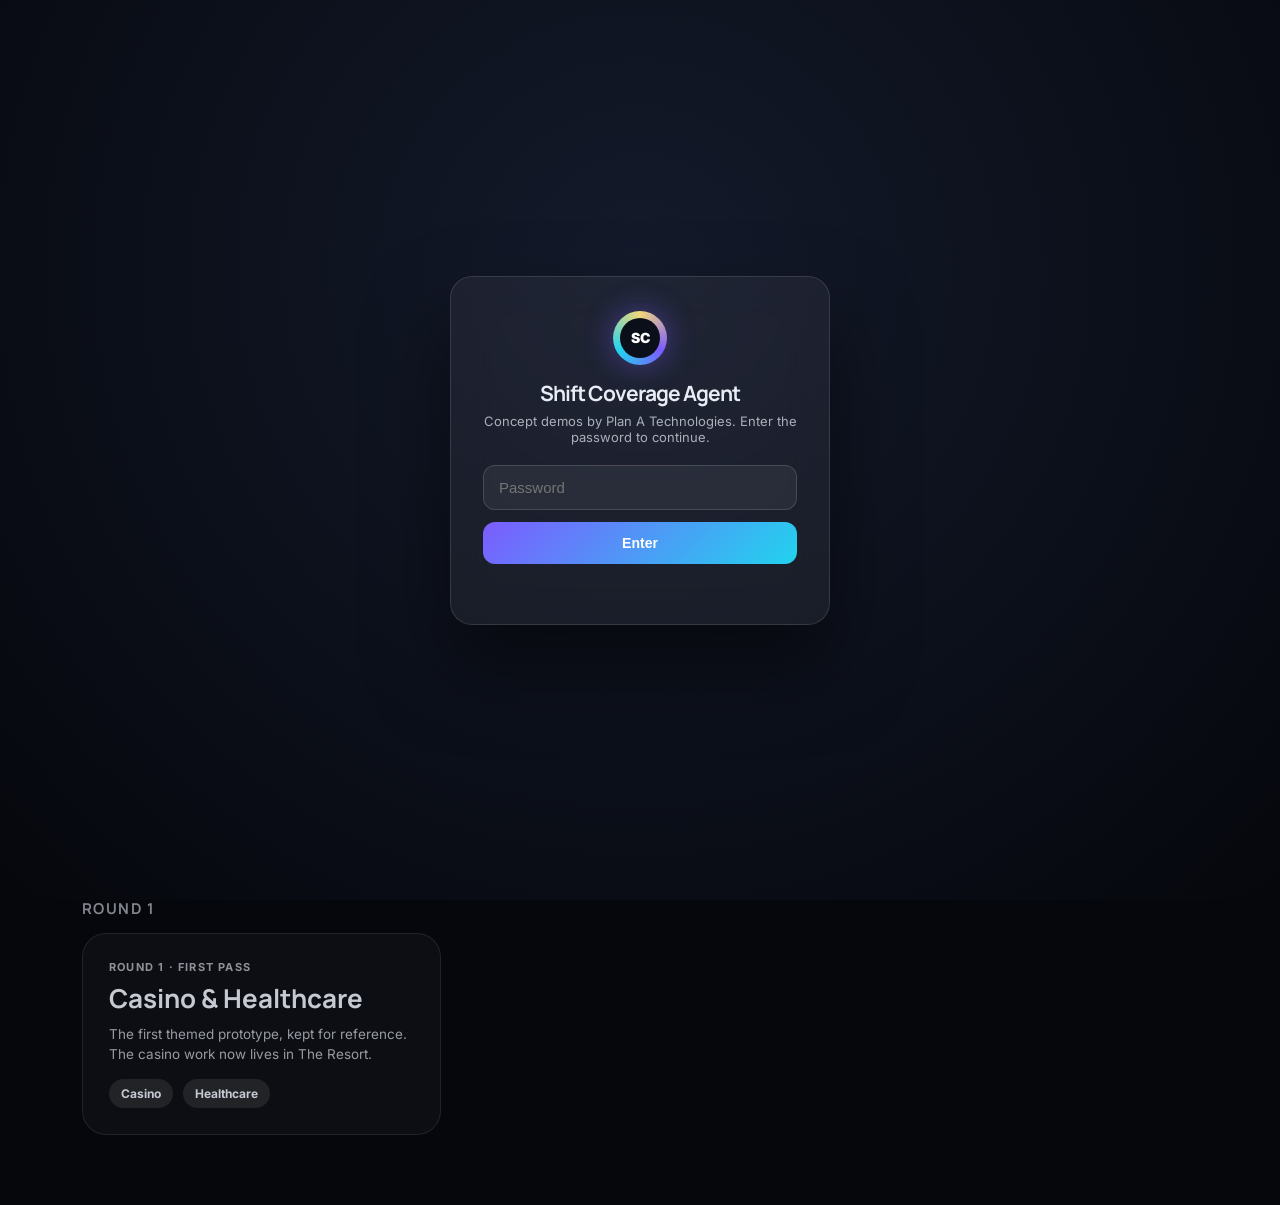
==== commit 96034326: "Add files via upload" ====
--- a/index.html
+++ b/index.html
@@ -25,13 +25,17 @@
 .row2{display:flex;gap:10px;position:relative;margin-top:14px}
 .row2 span{font-size:12px;font-weight:700;padding:7px 12px;border-radius:999px;background:rgba(255,255,255,.1)}
 .row2 span:hover{background:rgba(255,255,255,.2)}
+a.card.std{color:#0f2233;border-color:#d9e3ec;background:#eef3f8}a.card.std .tag,a.card.std p{opacity:.8}a.card.std:hover{border-color:#93c5fd}
+h3.sec{font-family:Manrope;font-size:15px;letter-spacing:1.4px;text-transform:uppercase;opacity:.55;margin-top:46px}
+.grid.r1{grid-template-columns:1fr 1fr 1fr;margin-top:14px}
+a.card.r1c{min-height:170px;opacity:.85}
 </style>
 </head>
 <body>
 <div class="bg"></div>
 <main>
   <h1>Shift Coverage Agent</h1>
-  <p class="sub">Concept demos. One agent that finds the gaps, checks the rules, and proposes who should cover them, across every department of a resort.</p>
+  <p class="sub">Concept demos. One agent that finds the gaps, checks the rules, and proposes who should cover them, across every department of a resort, or any team that works shifts.</p>
   <div class="grid">
     <a class="card big" href="v2-resort/index.html">
       <svg class="art" viewBox="0 0 600 620" preserveAspectRatio="xMidYMid slice"><defs><linearGradient id="sky" x1="0" y1="0" x2="0" y2="1"><stop offset="0" stop-color="#0d1030"/><stop offset="1" stop-color="#2a1640"/></linearGradient></defs>
@@ -51,11 +55,28 @@
         <line x1="30" y1="60" x2="370" y2="60" stroke="#7c5cff"/><line x1="30" y1="95" x2="200" y2="95" stroke="#22d3ee"/><line x1="230" y1="95" x2="370" y2="95" stroke="#22d3ee"/><line x1="30" y1="130" x2="370" y2="130" stroke="#f3d77a"/><line x1="30" y1="165" x2="120" y2="165" stroke="#34d399"/><line x1="160" y1="165" x2="370" y2="165" stroke="#34d399"/></g>
         <circle cx="215" cy="95" r="7" fill="none" stroke="#ff4d6d" stroke-width="2.5" stroke-dasharray="3 3"/><circle cx="140" cy="165" r="7" fill="none" stroke="#ff4d6d" stroke-width="2.5" stroke-dasharray="3 3"/></svg>
       <div class="tag">Version 1 · Abstract · Draft A</div><h2>Resort Pulse</h2><p>Every department as a lane of light across the day. Gaps crack the line.</p><div class="go">Open →</div></a>
-    <a class="card" href="v1-orbit/index.html">
-      <svg class="art" viewBox="0 0 400 300" preserveAspectRatio="xMidYMid slice"><rect width="400" height="300" fill="#0a0d16"/><ellipse cx="200" cy="140" rx="160" ry="56" fill="none" stroke="rgba(255,255,255,.15)"/><circle cx="200" cy="140" r="30" fill="#7c5cff" opacity=".7"/><circle cx="60" cy="140" r="16" fill="#22d3ee" opacity=".7"/><circle cx="330" cy="120" r="12" fill="#f3d77a" opacity=".7"/><circle cx="240" cy="190" r="22" fill="#34d399" opacity=".7"/><circle cx="150" cy="95" r="9" fill="#ff4d6d" opacity=".7"/></svg>
-      <div class="tag">Version 1 · Abstract · Draft B</div><h2>Orbit</h2><p>The agent at the center, departments in orbit, sized by headcount.</p><div class="go">Open →</div></a>
-    <a class="card" href="classic/index.html#casino" style="grid-column:2 / span 2;min-height:200px">
-      <div class="tag">Round 1</div><h2>Classic: Casino &amp; Healthcare</h2><p>The first-round themed prototype, kept as is.</p>
+    <a class="card" href="v1-disk/index.html">
+      <svg class="art" viewBox="0 0 400 300" preserveAspectRatio="xMidYMid slice"><rect width="400" height="300" fill="#1b2036"/><g transform="translate(200,140)"><circle r="96" fill="none" stroke="#e5b84a" stroke-width="28" stroke-dasharray="120 484"/><circle r="96" fill="none" stroke="#8b5cf6" stroke-width="28" stroke-dasharray="190 414" stroke-dashoffset="-122"/><circle r="96" fill="none" stroke="#22d3ee" stroke-width="28" stroke-dasharray="170 434" stroke-dashoffset="-314"/><circle r="96" fill="none" stroke="#f97316" stroke-width="28" stroke-dasharray="100 504" stroke-dashoffset="-486"/><circle r="62" fill="none" stroke="#e5b84a" stroke-width="30" stroke-dasharray="80 310" opacity=".8"/><circle r="62" fill="none" stroke="#8b5cf6" stroke-width="30" stroke-dasharray="120 270" stroke-dashoffset="-82" opacity=".8"/><circle r="62" fill="none" stroke="#22d3ee" stroke-width="30" stroke-dasharray="110 280" stroke-dashoffset="-204" opacity=".8"/><circle r="62" fill="none" stroke="#f97316" stroke-width="30" stroke-dasharray="76 314" stroke-dashoffset="-316" opacity=".8"/><rect x="-4" y="-150" width="8" height="34" fill="#ff2d55"/><rect x="100" y="-30" width="34" height="8" fill="#ff2d55"/></g></svg>
+      <div class="tag">Version 1 · Abstract · Draft B</div><h2>Coverage Rings</h2><p>The whole resort as one ring chart. Click any slice to zoom into it. Red spikes are open shifts.</p><div class="go">Open →</div></a>
+    <a class="card std" href="standard/index.html" style="grid-column:2 / span 2;min-height:300px">
+      <svg class="art" viewBox="0 0 760 300" preserveAspectRatio="xMidYMid slice"><rect width="760" height="300" fill="#eef3f8"/>
+        <g transform="translate(150,34) skewY(-2)"><rect width="460" height="210" rx="14" fill="#fff" stroke="#d9e3ec"/>
+          <rect x="18" y="16" width="120" height="10" rx="5" fill="#0f2233" opacity=".8"/><rect x="18" y="34" width="200" height="7" rx="3.5" fill="#94a3b8" opacity=".6"/>
+          
+          <rect x="18" y="58" width="424" height="22" rx="6" fill="#f8fafc"/>
+          <g fill="#e2e8f0"><rect x="18" y="90" width="424" height="1"/><rect x="18" y="118" width="424" height="1"/><rect x="18" y="146" width="424" height="1"/><rect x="18" y="174" width="424" height="1"/></g>
+          <g><rect x="30" y="98" width="90" height="8" rx="4" fill="#334155" opacity=".7"/><rect x="230" y="98" width="70" height="8" rx="4" fill="#0ea5a4" opacity=".5"/><rect x="370" y="95" width="56" height="16" rx="8" fill="#2563eb"/>
+            <rect x="30" y="126" width="110" height="8" rx="4" fill="#334155" opacity=".7"/><rect x="230" y="126" width="40" height="8" rx="4" fill="#0ea5a4" opacity=".5"/><rect x="370" y="123" width="56" height="16" rx="8" fill="#2563eb"/>
+            <rect x="30" y="154" width="80" height="8" rx="4" fill="#334155" opacity=".7"/><rect x="230" y="154" width="60" height="8" rx="4" fill="#e5484d" opacity=".5"/><rect x="370" y="151" width="56" height="16" rx="8" fill="#2563eb"/>
+            <rect x="30" y="182" width="100" height="8" rx="4" fill="#334155" opacity=".7"/><rect x="230" y="182" width="80" height="8" rx="4" fill="#0ea5a4" opacity=".5"/><rect x="370" y="179" width="56" height="16" rx="8" fill="#e2e8f0"/></g></g>
+        <g opacity=".55"><rect x="20" y="70" width="110" height="160" rx="12" fill="#fff" stroke="#d9e3ec" transform="skewY(6)"/><rect x="630" y="70" width="110" height="160" rx="12" fill="#fff" stroke="#d9e3ec" transform="skewY(-6) translate(0,80)"/></g>
+        <rect y="180" width="760" height="120" fill="url(#sfade)"/><defs><linearGradient id="sfade" x1="0" y1="0" x2="0" y2="1"><stop offset="0" stop-color="#eef3f8" stop-opacity="0"/><stop offset="1" stop-color="#eef3f8"/></linearGradient></defs></svg>
+      <div class="tag">Version 3 · Standard</div><h2>Standard</h2><p>A generic, clinical version with no industry theme. Tables, filters and bulk actions, with Day, Week and Month views. Our safe option.</p><div class="go">Open →</div></a>
+  </div>
+  <h3 class="sec">Round 1</h3>
+  <div class="grid r1">
+    <a class="card r1c" href="classic/index.html#casino">
+      <div class="tag">Round 1 · First pass</div><h2>Casino &amp; Healthcare</h2><p>The first themed prototype, kept for reference. The casino work now lives in The Resort.</p>
       <div class="row2"><span onclick="event.preventDefault();location.href='classic/index.html#casino'">Casino</span><span onclick="event.preventDefault();location.href='classic/index.html#healthcare'">Healthcare</span></div></a>
   </div>
 </main>
